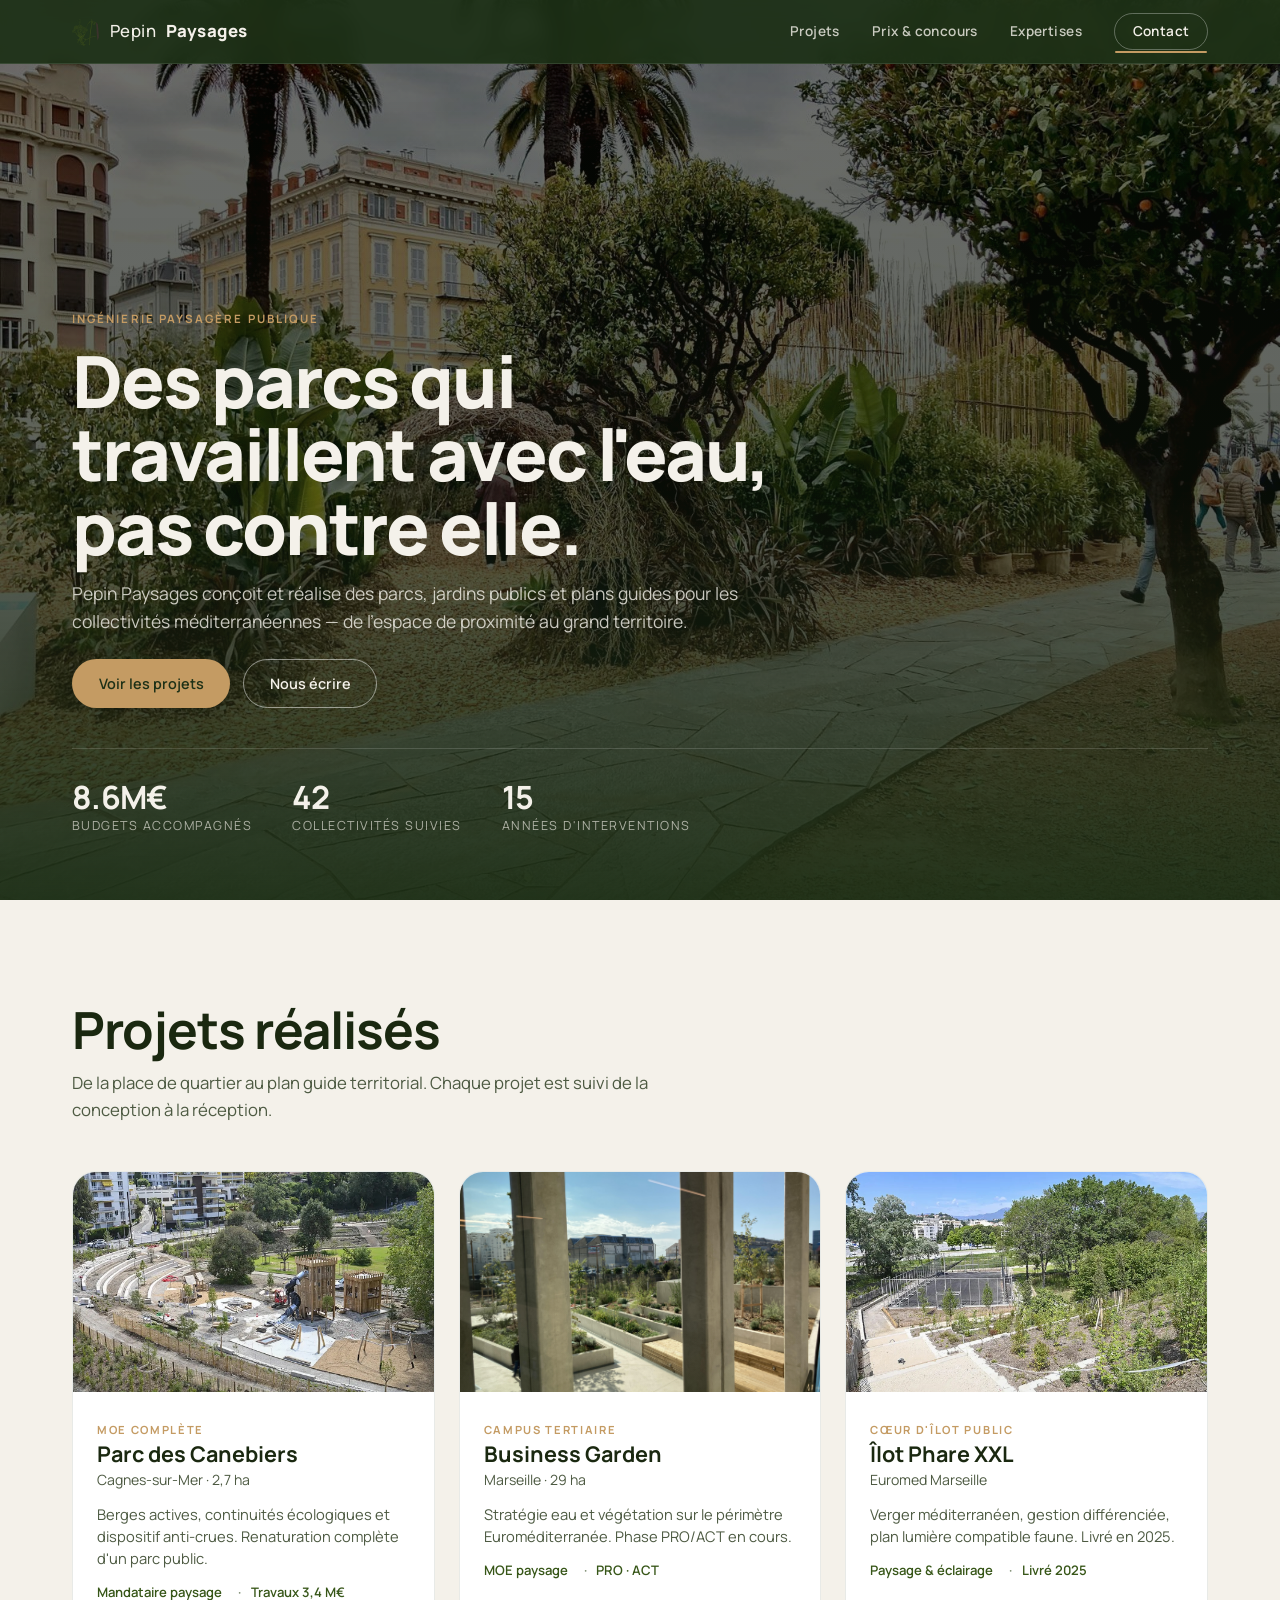
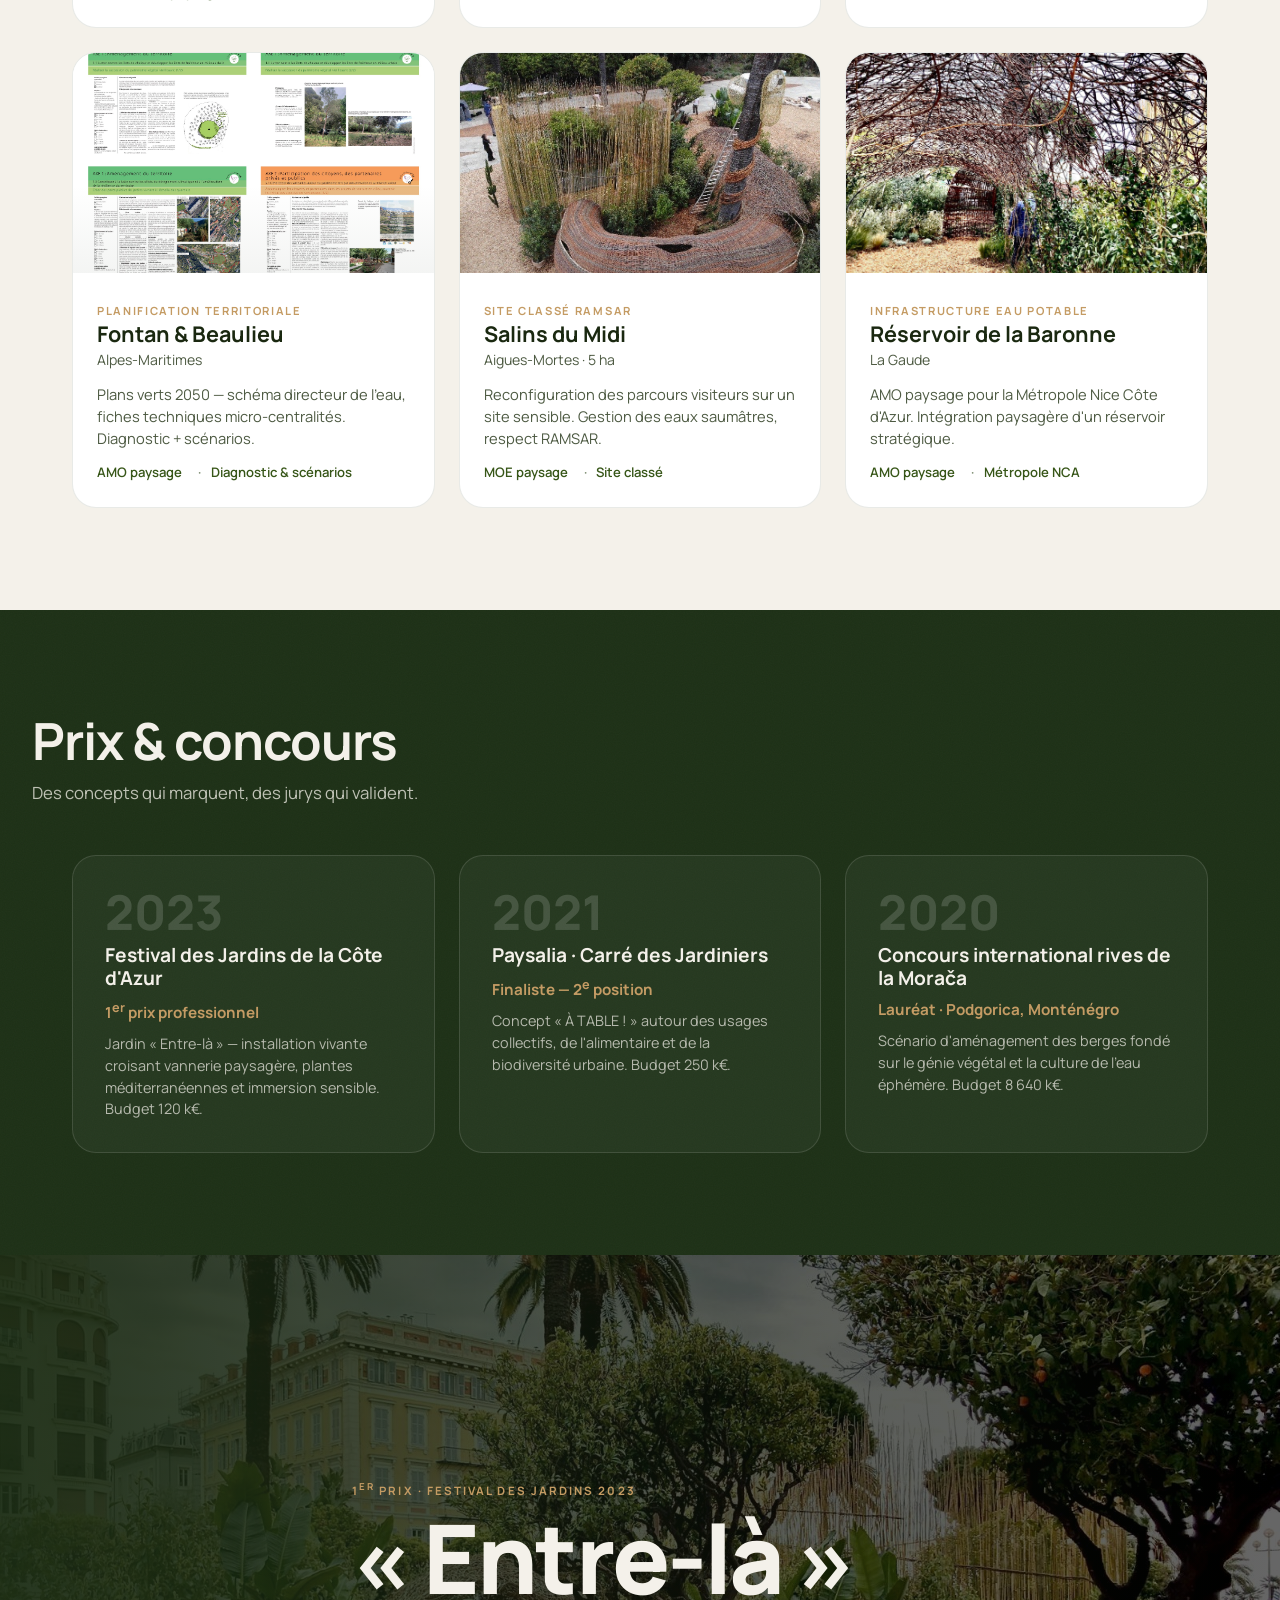
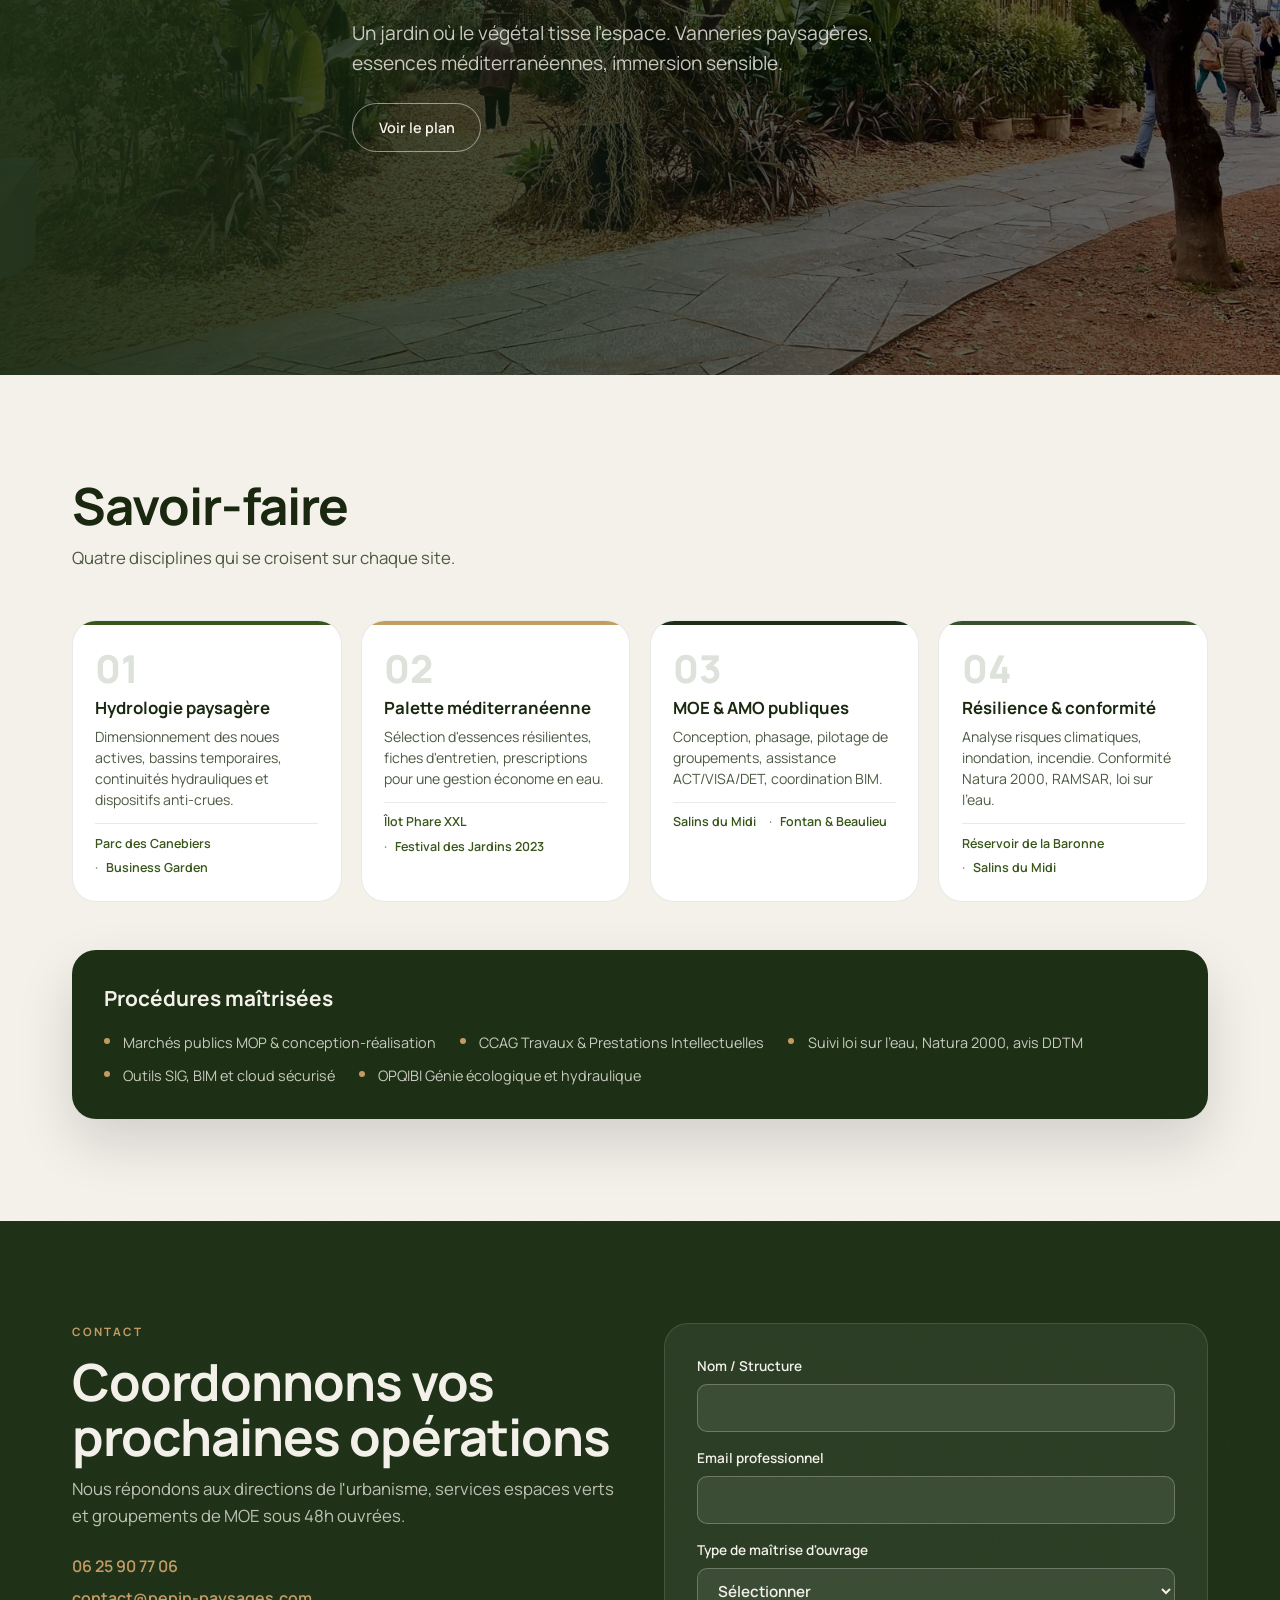
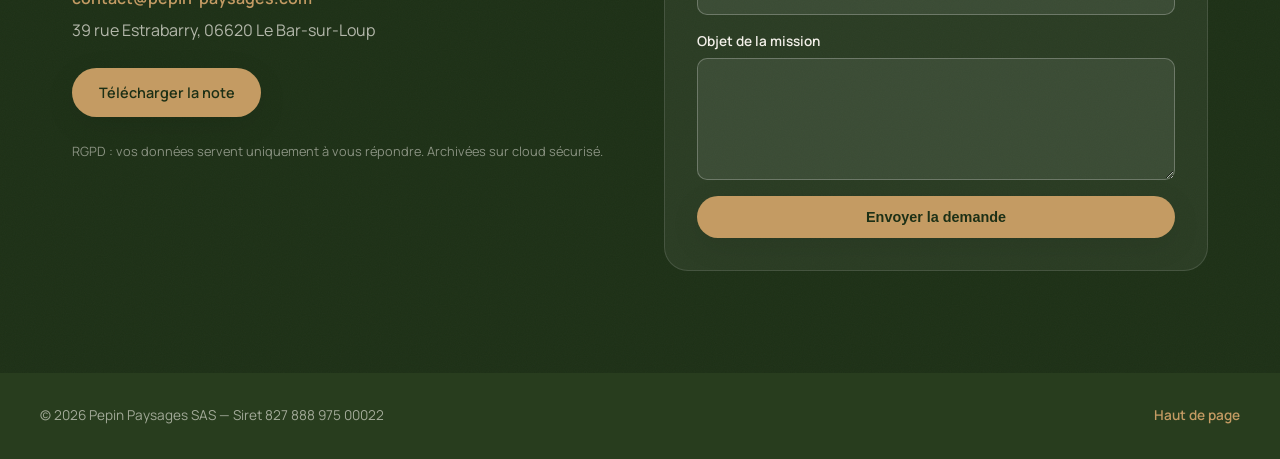
==== index.html @ 322af58a "wow-v2: savoir-faire en grille 4 cartes propres avec bande d'accent + responsive 2/1 col" ====
<!doctype html>
<html lang="fr">
<head>
  <meta charset="UTF-8" />
  <meta name="viewport" content="width=device-width, initial-scale=1.0" />
  <title>Pepin Paysages · Ingénierie paysagère publique</title>
  <meta name="description" content="Pepin Paysages conçoit parcs, jardins publics et plans guides pour les collectivités méditerranéennes. 15 ans d'expérience, 42 territoires accompagnés, 1er prix Festival des Jardins 2023." />
  <link rel="preconnect" href="https://fonts.googleapis.com" />
  <link rel="preconnect" href="https://fonts.gstatic.com" crossorigin />
  <link href="https://fonts.googleapis.com/css2?family=Manrope:wght@400;500;600;700;800&display=swap" rel="stylesheet" />
  <link rel="stylesheet" href="styles.css" />
</head>
<body>
<!-- Reading progress -->
<div class="progress-bar" id="progressBar" aria-hidden="true"></div>

<!-- Navigation -->
<header class="nav" id="nav">
  <div class="nav-inner">
    <a href="#top" class="nav-logo">
      <img src="assets/images/logo.png" alt="Pepin Paysages" class="nav-logo-img" />
      Pepin <em>Paysages</em>
    </a>
    <nav class="nav-links" id="navLinks">
      <a href="#projets" class="nav-link">Projets</a>
      <a href="#prix" class="nav-link">Prix & concours</a>
      <a href="#expertises" class="nav-link">Expertises</a>
      <a href="#contact" class="nav-link nav-cta">Contact</a>
    </nav>
    <button class="nav-toggle" id="menuBtn" aria-label="Menu" aria-expanded="false">
      <span></span><span></span>
    </button>
  </div>
</header>

<main>

<!-- Hero -->
<section class="hero" id="top">
  <figure class="hero-fig" aria-hidden="true">
    <img src="assets/images/festival/festival-1.jpg" alt="" class="hero-bg" />
    <div class="hero-shade"></div>
  </figure>
  <div class="hero-body">
    <div class="hero-text">
      <p class="hero-label">Ingénierie paysagère publique</p>
      <h1 class="hero-title">Des parcs qui travaillent&nbsp;avec l'eau, pas contre elle.</h1>
      <p class="hero-lead">Pepin Paysages conçoit et réalise des parcs, jardins publics et plans guides pour les collectivités méditerranéennes — de l'espace de proximité au&nbsp;grand territoire.</p>
      <div class="hero-cta">
        <a href="#projets" class="btn btn-primary">Voir les projets</a>
        <a href="#contact" class="btn btn-outline">Nous écrire</a>
      </div>
    </div>
    <ul class="hero-kpis">
      <li class="kpi">
        <span class="kpi-num" data-count="8.6" data-suffix="M€">0</span>
        <span class="kpi-label">Budgets accompagnés</span>
      </li>
      <li class="kpi">
        <span class="kpi-num" data-count="42" data-suffix="">0</span>
        <span class="kpi-label">Collectivités suivies</span>
      </li>
      <li class="kpi">
        <span class="kpi-num" data-count="15" data-suffix="">0</span>
        <span class="kpi-label">Années d'interventions</span>
      </li>
    </ul>
  </div>
</section>

<!-- Projets -->
<section class="sec" id="projets">
  <div class="sec-head">
    <h2 class="sec-title">Projets réalisés</h2>
    <p class="sec-desc">De la place de quartier au plan guide territorial. Chaque projet est&nbsp;suivi de la conception à la&nbsp;réception.</p>
  </div>

  <div class="projects" id="projectsGrid">
    <article class="project" data-type="moe">
      <figure class="project-fig">
        <img src="assets/images/projects/canebiers.jpg" alt="Parc des Canebiers, Cagnes-sur-Mer" loading="lazy" />
      </figure>
      <div class="project-body">
        <span class="project-tag">MOE complète</span>
        <h3 class="project-name">Parc des Canebiers</h3>
        <p class="project-loc">Cagnes-sur-Mer · 2,7&nbsp;ha</p>
        <p class="project-desc">Berges actives, continuités écologiques et dispositif anti-crues. Renaturation complète d'un&nbsp;parc&nbsp;public.</p>
        <ul class="project-meta">
          <li>Mandataire paysage</li>
          <li>Travaux 3,4 M€</li>
        </ul>
      </div>
    </article>

    <article class="project" data-type="moe">
      <figure class="project-fig">
        <img src="assets/images/projects/business-garden.jpg" alt="Business Garden, Marseille" loading="lazy" />
      </figure>
      <div class="project-body">
        <span class="project-tag">Campus tertiaire</span>
        <h3 class="project-name">Business Garden</h3>
        <p class="project-loc">Marseille · 29&nbsp;ha</p>
        <p class="project-desc">Stratégie eau et végétation sur le périmètre Euroméditerranée. Phase PRO/ACT en&nbsp;cours.</p>
        <ul class="project-meta">
          <li>MOE paysage</li>
          <li>PRO · ACT</li>
        </ul>
      </div>
    </article>

    <article class="project" data-type="moe">
      <figure class="project-fig">
        <img src="assets/images/projects/euromed.jpg" alt="Îlot Phare XXL, Euromed Marseille" loading="lazy" />
      </figure>
      <div class="project-body">
        <span class="project-tag">Cœur d'îlot public</span>
        <h3 class="project-name">Îlot Phare XXL</h3>
        <p class="project-loc">Euromed Marseille</p>
        <p class="project-desc">Verger méditerranéen, gestion différenciée, plan lumière compatible faune. Livré&nbsp;en&nbsp;2025.</p>
        <ul class="project-meta">
          <li>Paysage & éclairage</li>
          <li>Livré 2025</li>
        </ul>
      </div>
    </article>

    <article class="project" data-type="amo">
      <figure class="project-fig">
        <img src="assets/images/projects/fontan-beaulieu.jpg" alt="Plans verts Fontan et Beaulieu-sur-Mer" loading="lazy" />
      </figure>
      <div class="project-body">
        <span class="project-tag">Planification territoriale</span>
        <h3 class="project-name">Fontan & Beaulieu</h3>
        <p class="project-loc">Alpes-Maritimes</p>
        <p class="project-desc">Plans verts 2050 — schéma directeur de l'eau, fiches techniques micro-centralités. Diagnostic +&nbsp;scénarios.</p>
        <ul class="project-meta">
          <li>AMO paysage</li>
          <li>Diagnostic & scénarios</li>
        </ul>
      </div>
    </article>

    <article class="project" data-type="moe">
      <figure class="project-fig">
        <img src="assets/images/festival/festival-2.jpg" alt="Salins du Midi, Aigues-Mortes" loading="lazy" />
      </figure>
      <div class="project-body">
        <span class="project-tag">Site classé RAMSAR</span>
        <h3 class="project-name">Salins du Midi</h3>
        <p class="project-loc">Aigues-Mortes · 5&nbsp;ha</p>
        <p class="project-desc">Reconfiguration des parcours visiteurs sur un site sensible. Gestion des eaux saumâtres, respect RAMSAR.</p>
        <ul class="project-meta">
          <li>MOE paysage</li>
          <li>Site classé</li>
        </ul>
      </div>
    </article>

    <article class="project" data-type="amo">
      <figure class="project-fig">
        <img src="assets/images/festival/festival-3.jpg" alt="Réservoir de la Baronne, La Gaude" loading="lazy" />
      </figure>
      <div class="project-body">
        <span class="project-tag">Infrastructure eau potable</span>
        <h3 class="project-name">Réservoir de la Baronne</h3>
        <p class="project-loc">La Gaude</p>
        <p class="project-desc">AMO paysage pour la Métropole Nice Côte d'Azur. Intégration paysagère d'un&nbsp;réservoir stratégique.</p>
        <ul class="project-meta">
          <li>AMO paysage</li>
          <li>Métropole NCA</li>
        </ul>
      </div>
    </article>
  </div>
</section>

<!-- Prix & concours -->
<section class="sec sec-dark" id="prix">
  <div class="sec-head">
    <h2 class="sec-title">Prix & concours</h2>
    <p class="sec-desc">Des concepts qui marquent, des jurys qui&nbsp;valident.</p>
  </div>

  <ol class="awards">
    <li class="award">
      <time class="award-year">2023</time>
      <div class="award-body">
        <h3 class="award-name">Festival des Jardins de la Côte d'Azur</h3>
        <p class="award-rank">1<sup>er</sup> prix professionnel</p>
        <p class="award-desc">Jardin « Entre-là » — installation vivante croisant vannerie paysagère, plantes méditerranéennes et immersion sensible. Budget 120&nbsp;k€.</p>
      </div>
    </li>
    <li class="award">
      <time class="award-year">2021</time>
      <div class="award-body">
        <h3 class="award-name">Paysalia · Carré des Jardiniers</h3>
        <p class="award-rank">Finaliste — 2<sup>e</sup> position</p>
        <p class="award-desc">Concept « À TABLE ! » autour des usages collectifs, de l'alimentaire et de la biodiversité urbaine. Budget 250&nbsp;k€.</p>
      </div>
    </li>
    <li class="award raward-highlight">
      <time class="award-year">2020</time>
      <div class="award-body">
        <h3 class="award-name">Concours international rives de la Morača</h3>
        <p class="award-rank">Lauréat · Podgorica, Monténégro</p>
        <p class="award-desc">Scénario d'aménagement des berges fondé sur le génie végétal et la culture de l'eau éphémère. Budget 8&nbsp;640&nbsp;k€.</p>
      </div>
    </li>
  </ol>
</section>

<!-- Festival highlight -->
<section class="sec sec-festival" id="festival">
  <figure class="festival-fig" aria-hidden="true">
    <img src="assets/images/festival/festival-1.jpg" alt="" loading="lazy" />
    <div class="festival-shade"></div>
  </figure>
  <div class="festival-body">
    <p class="label label-gold">1<sup>er</sup> prix · Festival des Jardins 2023</p>
    <h2 class="festival-title">« Entre-là »</h2>
    <p class="festival-desc">Un jardin où le végétal tisse l'espace. Vanneries paysagères, essences méditerranéennes, immersion&nbsp;sensible.</p>
    <a href="assets/images/festival/festival-plan.jpg" class="btn btn-outline" target="_blank">Voir le plan</a>
  </div>
</section>

<!-- Expertises -->
<section class="sec" id="expertises">
  <div class="sec-head">
    <h2 class="sec-title">Savoir-faire</h2>
    <p class="sec-desc">Quatre disciplines qui se croisent sur chaque&nbsp;site.</p>
  </div>

  <div class="skills-grid" id="skillsGrid">
    <article class="skill-card skill-hydro">
      <div class="skill-accent"></div>
      <span class="skill-num">01</span>
      <h3 class="skill-name">Hydrologie paysagère</h3>
      <p class="skill-desc">Dimensionnement des noues actives, bassins temporaires, continuités hydrauliques et dispositifs anti-crues.</p>
      <ul class="skill-projects">
        <li>Parc des Canebiers</li>
        <li>Business Garden</li>
      </ul>
    </article>
    <article class="skill-card skill-vegetal">
      <div class="skill-accent"></div>
      <span class="skill-num">02</span>
      <h3 class="skill-name">Palette méditerranéenne</h3>
      <p class="skill-desc">Sélection d'essences résilientes, fiches d'entretien, prescriptions pour une gestion économe en eau.</p>
      <ul class="skill-projects">
        <li>Îlot Phare XXL</li>
        <li>Festival des Jardins 2023</li>
      </ul>
    </article>
    <article class="skill-card skill-moe">
      <div class="skill-accent"></div>
      <span class="skill-num">03</span>
      <h3 class="skill-name">MOE & AMO publiques</h3>
      <p class="skill-desc">Conception, phasage, pilotage de groupements, assistance ACT/VISA/DET, coordination BIM.</p>
      <ul class="skill-projects">
        <li>Salins du Midi</li>
        <li>Fontan & Beaulieu</li>
      </ul>
    </article>
    <article class="skill-card skill-resilience">
      <div class="skill-accent"></div>
      <span class="skill-num">04</span>
      <h3 class="skill-name">Résilience & conformité</h3>
      <p class="skill-desc">Analyse risques climatiques, inondation, incendie. Conformité Natura 2000, RAMSAR, loi sur l'eau.</p>
      <ul class="skill-projects">
        <li>Réservoir de la Baronne</li>
        <li>Salins du Midi</li>
      </ul>
    </article>
  </div>

  <aside class="procedures">
    <h3>Procédures maîtrisées</h3>
    <ul>
      <li>Marchés publics MOP & conception-réalisation</li>
      <li>CCAG Travaux & Prestations Intellectuelles</li>
      <li>Suivi loi sur l'eau, Natura 2000, avis DDTM</li>
      <li>Outils SIG, BIM et cloud sécurisé</li>
      <li>OPQIBI Génie écologique et hydraulique</li>
    </ul>
  </aside>
</section>

<!-- Contact -->
<section class="sec sec-dark" id="contact">
  <div class="contact-grid">
    <div class="contact-info">
      <p class="label">Contact</p>
      <h2 class="sec-title">Coordonnons vos prochaines opérations</h2>
      <p class="sec-desc">Nous répondons aux directions de l'urbanisme, services espaces verts et groupements de MOE sous 48h ouvrées.</p>
      <address class="contact-details">
        <a href="tel:+33625907706">06 25 90 77 06</a>
        <a href="mailto:contact@pepin-paysages.com">contact@pepin-paysages.com</a>
        <span>39 rue Estrabarry, 06620 Le Bar-sur-Loup</span>
      </address>
      <div class="contact-actions">
        <a href="assets/documents/note-de-presentation.pdf" class="btn btn-primary" download>Télécharger la note</a>
      </div>
      <p class="contact-rgpd">RGPD : vos données servent uniquement à vous répondre. Archivées sur cloud sécurisé.</p>
    </div>
    <form class="contact-form" id="contactForm" action="mailto:contact@pepin-paysages.com" method="post" enctype="text/plain">
      <label>
        Nom / Structure
        <input type="text" name="nom" required />
      </label>
      <label>
        Email professionnel
        <input type="email" name="email" required />
      </label>
      <label>
        Type de maîtrise d'ouvrage
        <select name="profil" required>
          <option value="">Sélectionner</option>
          <option>Collectivité / Mairie</option>
          <option>Métropole / Syndicat</option>
          <option>Aménageur public</option>
          <option>Agence d'architecture / MOE</option>
        </select>
      </label>
      <label>
        Objet de la mission
        <textarea name="message" rows="4" required></textarea>
      </label>
      <button type="submit" class="btn btn-primary">Envoyer la demande</button>
    </form>
  </div>
</section>

</main>

<footer class="footer">
  <div class="footer-inner">
    <p>&copy; <span id="year"></span> Pepin Paysages SAS — Siret 827&nbsp;888&nbsp;975&nbsp;00022</p>
    <nav class="footer-links">
      <a href="#top">Haut de page</a>
    </nav>
  </div>
</footer>

<script src="script.js"></script>
</body>
</html>
---- styles.css ----
/* ============================================
   Pepin Paysages · Styles V2
   ============================================ */

:root {
  --ink: #1d3016;
  --ink-soft: #283d1e;
  --ink-light: #3a522c;
  --mineral: #375618;
  --mineral-light: #4a6e22;
  --mineral-pale: rgba(55,86,24,0.08);
  --sand: #c49b63;
  --sand-light: #d4b37f;
  --sand-pale: rgba(196,155,99,0.12);
  --calcite: #f4f1ea;
  --calcite-dark: #e8e3d8;
  --white: #ffffff;
  --text: #1a2810;
  --text-soft: #4d5a42;
  --text-light: #7a8a6e;
  --line: rgba(29, 48, 22, 0.10);
  --line-light: rgba(255,255,255,0.10);
  --shadow: 0 8px 32px rgba(3,8,15,0.08);
  --shadow-lg: 0 24px 56px rgba(3,8,15,0.14);
  --radius: 16px;
  --radius-lg: 24px;
  --font-body: "Manrope", "Segoe UI", sans-serif;
  --nav-h: 64px;
  --max-w: 1200px;
}

/* ============================================
   Reset
   ============================================ */
*, *::before, *::after { box-sizing: border-box; margin: 0; padding: 0; }

html {
  scroll-behavior: smooth;
  -webkit-font-smoothing: antialiased;
}

body {
  font-family: var(--font-body);
  color: var(--text);
  background: var(--calcite);
  line-height: 1.6;
  overflow-x: hidden;
}

a { color: inherit; text-decoration: none; }
img { display: block; max-width: 100%; height: auto; }
ul, ol { list-style: none; }

/* ============================================
   Progress bar
   ============================================ */
.progress-bar {
  position: fixed;
  top: 0;
  left: 0;
  height: 3px;
  background: linear-gradient(90deg, var(--mineral), var(--sand));
  z-index: 200;
  width: 0%;
  transition: width 0.1s linear;
}

/* ============================================
   Utility
   ============================================ */
.sec {
  padding: clamp(4rem, 8vw, 7rem) clamp(1.25rem, 4vw, 2rem);
  max-width: var(--max-w);
  margin: 0 auto;
}

.sec-head {
  margin-bottom: 3rem;
  max-width: 680px;
}

.sec-title {
  font-size: clamp(1.8rem, 4vw, 3.2rem);
  line-height: 1.08;
  letter-spacing: -0.02em;
  margin-bottom: 0.75rem;
  font-weight: 700;
}

.sec-desc {
  color: var(--text-soft);
  font-size: 1.05rem;
  max-width: 58ch;
}

.sec-dark {
  background: var(--ink);
  color: var(--calcite);
  max-width: none;
  padding: clamp(4rem, 8vw, 7rem) clamp(1.25rem, 4vw, 2rem);
  position: relative;
}

/* Subtle grain texture on dark sections */
.sec-dark::before {
  content: '';
  position: absolute;
  inset: 0;
  opacity: 0.03;
  background-image: url("data:image/svg+xml,%3Csvg viewBox='0 0 256 256' xmlns='http://www.w3.org/2000/svg'%3E%3Cfilter id='n'%3E%3CfeTurbulence type='fractalNoise' baseFrequency='0.9' numOctaves='4' stitchTiles='stitch'/%3E%3C/filter%3E%3Crect width='100%25' height='100%25' filter='url(%23n)'/%3E%3C/svg%3E");
  background-repeat: repeat;
  background-size: 256px 256px;
  pointer-events: none;
}

.sec-dark .sec-desc { color: rgba(244,241,234,0.75); }

.label {
  font-size: 0.72rem;
  letter-spacing: 0.18em;
  text-transform: uppercase;
  font-weight: 700;
  color: var(--sand);
  margin-bottom: 0.75rem;
}

.label-gold { color: var(--sand); }

/* ============================================
   Buttons
   ============================================ */
.btn {
  display: inline-flex;
  align-items: center;
  justify-content: center;
  gap: 0.4rem;
  font-weight: 600;
  font-size: 0.9rem;
  border-radius: 999px;
  padding: 0.75rem 1.6rem;
  border: 1.5px solid transparent;
  cursor: pointer;
  transition: transform 0.25s ease, box-shadow 0.25s ease, background 0.25s ease, border-color 0.25s ease;
  position: relative;
  overflow: hidden;
}

.btn::after {
  content: '';
  position: absolute;
  inset: 0;
  border-radius: inherit;
  background: rgba(255,255,255,0.08);
  opacity: 0;
  transition: opacity 0.25s ease;
}

.btn:hover { transform: translateY(-2px); }
.btn:hover::after { opacity: 1; }

.btn-primary {
  background: var(--sand);
  color: var(--ink);
  box-shadow: var(--shadow);
}

.btn-primary:hover {
  background: var(--sand-light);
}

.btn-outline {
  border-color: rgba(255,255,255,0.5);
  color: var(--calcite);
  background: transparent;
}

.btn-outline:hover {
  border-color: var(--sand);
  color: var(--sand);
}

/* ============================================
   Navigation
   ============================================ */
.nav {
  position: fixed;
  top: 0; left: 0; right: 0;
  z-index: 100;
  background: rgba(29,48,22,0.92);
  backdrop-filter: blur(8px);
  -webkit-backdrop-filter: blur(8px);
  color: var(--calcite);
  border-bottom: 1px solid var(--line-light);
  height: var(--nav-h);
  transition: background 0.3s ease, box-shadow 0.3s ease;
  display: flex;
  align-items: center;
}

.nav-inner {
  max-width: var(--max-w);
  margin: 0 auto;
  padding: 0 clamp(1.25rem, 4vw, 2rem);
  display: flex;
  align-items: center;
  justify-content: space-between;
  width: 100%;
}

.nav-logo {
  display: flex;
  align-items: center;
  gap: 0.6rem;
  font-size: 1.05rem;
  font-weight: 500;
  letter-spacing: 0.03em;
}

.nav-logo-img {
  width: 28px;
  height: 28px;
  border-radius: 50%;
  flex-shrink: 0;
}

.nav-logo em {
  font-style: normal;
  font-weight: 800;
}

.nav-links {
  display: flex;
  align-items: center;
  gap: 2rem;
}

.nav-link {
  font-size: 0.85rem;
  font-weight: 600;
  letter-spacing: 0.03em;
  color: rgba(244,241,234,0.8);
  transition: color 0.2s ease;
  position: relative;
}

.nav-link:hover { color: var(--sand); }
.nav-link.is-active { color: var(--calcite); }

.nav-link.is-active::after {
  content: '';
  position: absolute;
  bottom: -4px;
  left: 0; right: 0;
  height: 2px;
  background: var(--sand);
  border-radius: 1px;
}

.nav-cta {
  border: 1px solid rgba(255,255,255,0.3);
  border-radius: 999px;
  padding: 0.4rem 1.1rem;
}

.nav-toggle {
  display: none;
  flex-direction: column;
  gap: 5px;
  background: none;
  border: none;
  cursor: pointer;
  padding: 4px;
}

.nav-toggle span {
  display: block;
  width: 24px;
  height: 2px;
  background: var(--calcite);
  border-radius: 1px;
  transition: transform 0.3s ease, opacity 0.3s ease;
}

.nav-toggle[aria-expanded="true"] span:first-child {
  transform: rotate(45deg) translate(5px, 5px);
}

.nav-toggle[aria-expanded="true"] span:last-child {
  transform: rotate(-45deg) translate(5px, -5px);
}

/* ============================================
   Hero
   ============================================ */
.hero {
  position: relative;
  min-height: 100vh;
  display: flex;
  align-items: flex-end;
  background: var(--ink);
  color: var(--calcite);
  overflow: hidden;
}

.hero-fig {
  position: absolute;
  inset: 0;
  z-index: 0;
}

.hero-bg {
  width: 100%;
  height: 100%;
  object-fit: cover;
  filter: saturate(0.85) contrast(1.05) brightness(0.45);
  animation: hero-zoom 10s ease-out forwards;
}

@keyframes hero-zoom {
  from { transform: scale(1.08); }
  to { transform: scale(1); }
}

/* Parallax-like effect via scroll-driven scale */
.hero-fig.parallax {
  transform: translateY(0);
  transition: none;
}

.hero-shade {
  position: absolute;
  inset: 0;
  background:
    linear-gradient(0deg, rgba(29,48,22,0.92) 0%, rgba(29,48,22,0.25) 45%, rgba(29,48,22,0.05) 100%);
}

.hero-body {
  position: relative;
  z-index: 1;
  max-width: var(--max-w);
  margin: 0 auto;
  padding: 8rem clamp(1.25rem, 4vw, 2rem) 4rem;
  width: 100%;
}

.hero-label {
  font-size: 0.72rem;
  letter-spacing: 0.18em;
  text-transform: uppercase;
  font-weight: 700;
  color: var(--sand);
  margin-bottom: 1rem;
}

.hero-title {
  font-size: clamp(2.2rem, 6vw, 4.5rem);
  line-height: 1.02;
  letter-spacing: -0.03em;
  max-width: 16ch;
  margin-bottom: 1rem;
  font-weight: 800;
}

.hero-lead {
  color: rgba(244,241,234,0.8);
  font-size: clamp(0.95rem, 1.5vw, 1.1rem);
  max-width: 62ch;
  line-height: 1.55;
  margin-bottom: 1.5rem;
}

.hero-cta {
  display: flex;
  flex-wrap: wrap;
  gap: 0.8rem;
}

.hero-kpis {
  display: flex;
  gap: 2.5rem;
  margin-top: 2.5rem;
  padding-top: 2rem;
  border-top: 1px solid rgba(255,255,255,0.15);
}

.kpi {
  display: flex;
  flex-direction: column;
  gap: 0.2rem;
}

.kpi-num {
  font-size: 2rem;
  font-weight: 700;
  letter-spacing: -0.02em;
  line-height: 1;
}

.kpi-label {
  font-size: 0.78rem;
  text-transform: uppercase;
  letter-spacing: 0.12em;
  color: rgba(244,241,234,0.65);
}

/* ============================================
   Projects
   ============================================ */
.projects {
  display: grid;
  grid-template-columns: repeat(auto-fill, minmax(340px, 1fr));
  gap: 1.5rem;
}

.project {
  border-radius: var(--radius-lg);
  overflow: hidden;
  background: var(--white);
  border: 1px solid var(--line);
  transition: transform 0.35s ease, box-shadow 0.35s ease;
  cursor: pointer;
}

.project:hover {
  transform: translateY(-5px);
  box-shadow: var(--shadow-lg);
}

.project-fig {
  overflow: hidden;
  height: 220px;
  position: relative;
}

.project-fig::after {
  content: '';
  position: absolute;
  inset: 0;
  background: linear-gradient(0deg, rgba(29,48,22,0.05) 0%, transparent 40%);
  pointer-events: none;
}

.project-fig img {
  width: 100%;
  height: 100%;
  object-fit: cover;
  transition: transform 0.6s ease;
}

.project:hover .project-fig img {
  transform: scale(1.06);
}

.project-body {
  padding: 1.5rem;
}

.project-tag {
  font-size: 0.7rem;
  letter-spacing: 0.15em;
  text-transform: uppercase;
  font-weight: 700;
  color: var(--sand);
  margin-bottom: 0.4rem;
}

.project-name {
  font-size: 1.35rem;
  font-weight: 700;
  line-height: 1.1;
  margin-bottom: 0.2rem;
}

.project-loc {
  font-size: 0.88rem;
  color: var(--text-soft);
  margin-bottom: 0.7rem;
}

.project-desc {
  font-size: 0.92rem;
  color: var(--text-soft);
  line-height: 1.5;
}

.project-meta {
  display: flex;
  flex-wrap: wrap;
  gap: 0.5rem 1rem;
  margin-top: 0.8rem;
  font-size: 0.82rem;
  color: var(--mineral);
  font-weight: 600;
}

.project-meta li { position: relative; }

.project-meta li + li::before {
  content: '·';
  margin-right: 0.6rem;
  color: var(--text-light);
}

/* ============================================
   Awards
   ============================================ */
.awards {
  display: grid;
  grid-template-columns: repeat(auto-fit, minmax(300px, 1fr));
  gap: 1.5rem;
  max-width: var(--max-w);
  margin: 0 auto;
  padding: 0 clamp(1.25rem, 4vw, 2rem);
}

.award {
  padding: 2rem;
  border-radius: var(--radius-lg);
  border: 1px solid rgba(255,255,255,0.12);
  background: rgba(255,255,255,0.04);
  transition: background 0.3s ease, transform 0.3s ease;
}

.award:hover {
  background: rgba(255,255,255,0.08);
  transform: translateY(-3px);
}

.award-rank {
  color: var(--sand);
  font-weight: 700;
  font-size: 0.95rem;
  margin-bottom: 0.5rem;
}

.award-year {
  font-size: 3rem;
  font-weight: 800;
  line-height: 1;
  color: rgba(255,255,255,0.15);
  display: block;
  margin-bottom: 0.5rem;
}

.award-body h3 {
  font-size: 1.2rem;
  font-weight: 700;
  line-height: 1.2;
  margin-bottom: 0.5rem;
}

.award-desc {
  font-size: 0.9rem;
  color: rgba(244,241,234,0.7);
  line-height: 1.5;
}

/* ============================================
   Festival highlight
   ============================================ */
.sec-festival {
  position: relative;
  min-height: 80vh;
  display: flex;
  align-items: center;
  overflow: hidden;
  padding: 0;
  max-width: none;
}

.festival-fig {
  position: absolute;
  inset: 0;
  z-index: 0;
}

.festival-fig img {
  width: 100%;
  height: 100%;
  object-fit: cover;
  filter: saturate(0.9) contrast(1.03) brightness(0.4);
}

.festival-shade {
  position: absolute;
  inset: 0;
  background: linear-gradient(90deg, rgba(29,48,22,0.88) 0%, rgba(29,48,22,0.15) 65%, transparent 100%);
}

.festival-body {
  position: relative;
  z-index: 1;
  max-width: var(--max-w);
  margin: 0 auto;
  padding: clamp(4rem, 10vw, 8rem) clamp(1.25rem, 4vw, 2rem);
  color: var(--calcite);
}

.festival-title {
  font-size: clamp(3rem, 8vw, 6rem);
  font-weight: 800;
  line-height: 0.95;
  letter-spacing: -0.03em;
  margin-bottom: 1rem;
}

.festival-desc {
  font-size: clamp(1rem, 2vw, 1.2rem);
  color: rgba(244,241,234,0.8);
  max-width: 48ch;
  margin-bottom: 1.5rem;
  line-height: 1.55;
}

/* ============================================
   Savoir-faire — Card grid
   ============================================ */
.skills-grid {
  display: grid;
  grid-template-columns: repeat(4, 1fr);
  gap: 1.2rem;
  margin-bottom: 3rem;
}

.skill-card {
  background: var(--white);
  border: 1px solid var(--line);
  border-radius: var(--radius-lg);
  padding: 1.8rem 1.4rem 1.4rem;
  position: relative;
  overflow: hidden;
  transition: transform 0.3s ease, box-shadow 0.3s ease;
}

.skill-card:hover {
  transform: translateY(-4px);
  box-shadow: var(--shadow-lg);
}

.skill-accent {
  position: absolute;
  top: 0;
  left: 0;
  right: 0;
  height: 4px;
  border-radius: var(--radius-lg) var(--radius-lg) 0 0;
}

.skill-hydro .skill-accent { background: var(--mineral); }
.skill-vegetal .skill-accent { background: var(--sand); }
.skill-moe .skill-accent { background: var(--ink); }
.skill-resilience .skill-accent { background: var(--ink-light); }

.skill-num {
  display: block;
  font-size: 2.4rem;
  font-weight: 800;
  line-height: 1;
  color: var(--text-light);
  opacity: 0.25;
  margin-bottom: 0.6rem;
}

.skill-name {
  font-size: 1.05rem;
  font-weight: 700;
  margin-bottom: 0.5rem;
  line-height: 1.2;
}

.skill-desc {
  font-size: 0.88rem;
  color: var(--text-soft);
  line-height: 1.5;
  margin-bottom: 0.8rem;
}

.skill-projects {
  list-style: none;
  display: flex;
  flex-wrap: wrap;
  gap: 0.3rem 0.8rem;
  padding-top: 0.6rem;
  border-top: 1px solid var(--line);
}

.skill-projects li {
  font-size: 0.78rem;
  color: var(--mineral);
  font-weight: 600;
  position: relative;
}

.skill-projects li + li::before {
  content: '·';
  margin-right: 0.5rem;
  color: var(--text-light);
}

/* Procedures */
.procedures {
  padding: 2rem;
  border-radius: var(--radius-lg);
  background: var(--ink);
  color: var(--calcite);
  box-shadow: var(--shadow-lg);
}

.procedures h3 {
  font-size: 1.3rem;
  font-weight: 700;
  margin-bottom: 1rem;
}

.procedures ul {
  display: flex;
  flex-wrap: wrap;
  gap: 0.6rem 1.5rem;
}

.procedures li {
  font-size: 0.9rem;
  color: rgba(244,241,234,0.8);
  position: relative;
  padding-left: 1.2rem;
}

.procedures li::before {
  content: '';
  position: absolute;
  left: 0;
  top: 0.5em;
  width: 6px;
  height: 6px;
  border-radius: 50%;
  background: var(--sand);
}

/* ============================================
   Contact
   ============================================ */
.contact-grid {
  display: grid;
  grid-template-columns: 1fr 1fr;
  gap: 3rem;
  max-width: var(--max-w);
  margin: 0 auto;
  padding: 0 clamp(1.25rem, 4vw, 2rem);
  align-items: start;
}

.contact-details {
  display: flex;
  flex-direction: column;
  gap: 0.4rem;
  margin: 1.5rem 0;
  font-style: normal;
  font-size: 1rem;
}

.contact-details a {
  color: var(--sand);
  font-weight: 600;
  transition: color 0.2s ease;
}

.contact-details a:hover { color: var(--sand-light); }

.contact-details span {
  color: rgba(244,241,234,0.7);
}

.contact-actions {
  margin: 1.5rem 0;
}

.contact-rgpd {
  font-size: 0.8rem;
  color: rgba(244,241,234,0.5);
}

.contact-form {
  background: rgba(255,255,255,0.06);
  border: 1px solid rgba(255,255,255,0.12);
  border-radius: var(--radius-lg);
  padding: 2rem;
  display: flex;
  flex-direction: column;
  gap: 1rem;
}

.contact-form label {
  display: flex;
  flex-direction: column;
  gap: 0.35rem;
  font-size: 0.85rem;
  font-weight: 600;
}

.contact-form input,
.contact-form select,
.contact-form textarea {
  border: 1px solid rgba(255,255,255,0.25);
  background: rgba(255,255,255,0.08);
  color: var(--calcite);
  border-radius: 10px;
  padding: 0.7rem 1rem;
  font: inherit;
  font-size: 0.95rem;
  transition: border-color 0.2s ease, background 0.2s ease;
}

.contact-form input:focus,
.contact-form select:focus,
.contact-form textarea:focus {
  outline: none;
  border-color: var(--sand);
  background: rgba(255,255,255,0.12);
}

.contact-form textarea {
  resize: vertical;
  min-height: 100px;
}

.contact-form option {
  color: var(--text);
}

/* ============================================
   Footer
   ============================================ */
.footer {
  background: var(--ink-soft);
  color: var(--calcite);
  padding: 2rem clamp(1.25rem, 4vw, 2rem);
}

.footer-inner {
  max-width: var(--max-w);
  margin: 0 auto;
  display: flex;
  justify-content: space-between;
  align-items: center;
  flex-wrap: wrap;
  gap: 1rem;
  font-size: 0.85rem;
  color: rgba(244,241,234,0.6);
}

.footer-links a {
  color: var(--sand);
  font-weight: 600;
  font-size: 0.85rem;
}

/* ============================================
   Scroll reveal
   ============================================ */
.reveal {
  opacity: 0;
  transform: translateY(20px);
  transition: opacity 0.6s ease, transform 0.6s ease;
}

.reveal.visible {
  opacity: 1;
  transform: none;
}

.reveal-scale {
  opacity: 0;
  transform: scale(0.95);
  transition: opacity 0.6s ease, transform 0.6s ease;
}

.reveal-scale.visible {
  opacity: 1;
  transform: scale(1);
}

/* ============================================
   Media queries
   ============================================ */
@media (max-width: 1100px) {
  .skills-grid {
    grid-template-columns: repeat(2, 1fr);
  }
}

@media (max-width: 900px) {
  .contact-grid {
    grid-template-columns: 1fr;
    gap: 2rem;
  }

  .projects {
    grid-template-columns: repeat(auto-fill, minmax(280px, 1fr));
  }

  .awards {
    grid-template-columns: 1fr;
  }
}

@media (max-width: 768px) {
  .nav-links {
    position: fixed;
    inset: 0;
    background: rgba(20,32,14,0.96);
    backdrop-filter: blur(8px);
    flex-direction: column;
    justify-content: center;
    gap: 1.5rem;
    opacity: 0;
    pointer-events: none;
    transition: opacity 0.3s ease;
    z-index: -1;
  }

  .nav-links.is-open {
    opacity: 1;
    pointer-events: auto;
  }

  .nav-link {
    font-size: 1.4rem;
  }

  .nav-cta {
    border-color: var(--sand);
    color: var(--sand);
  }

  .nav-toggle {
    display: flex;
  }

  .hero-kpis {
    gap: 1.5rem;
    flex-wrap: wrap;
  }

  .kpi-num {
    font-size: 1.6rem;
  }

  .festival-body {
    text-align: center;
  }

  .festival-shade {
    background: linear-gradient(0deg, rgba(29,48,22,0.9) 0%, rgba(29,48,22,0.25) 100%);
  }

  .procedures ul {
    flex-direction: column;
  }

  .skills-grid {
    gap: 1rem;
  }
}

@media (max-width: 600px) {
  .skills-grid {
    grid-template-columns: 1fr;
  }
}

@media (max-width: 480px) {
  .hero-body {
    padding-top: 6rem;
  }

  .hero-kpis {
    flex-direction: column;
    gap: 1rem;
  }
}

/* Reduced motion */
@media (prefers-reduced-motion: reduce) {
  *, *::before, *::after {
    animation: none !important;
    transition: none !important;
  }
}
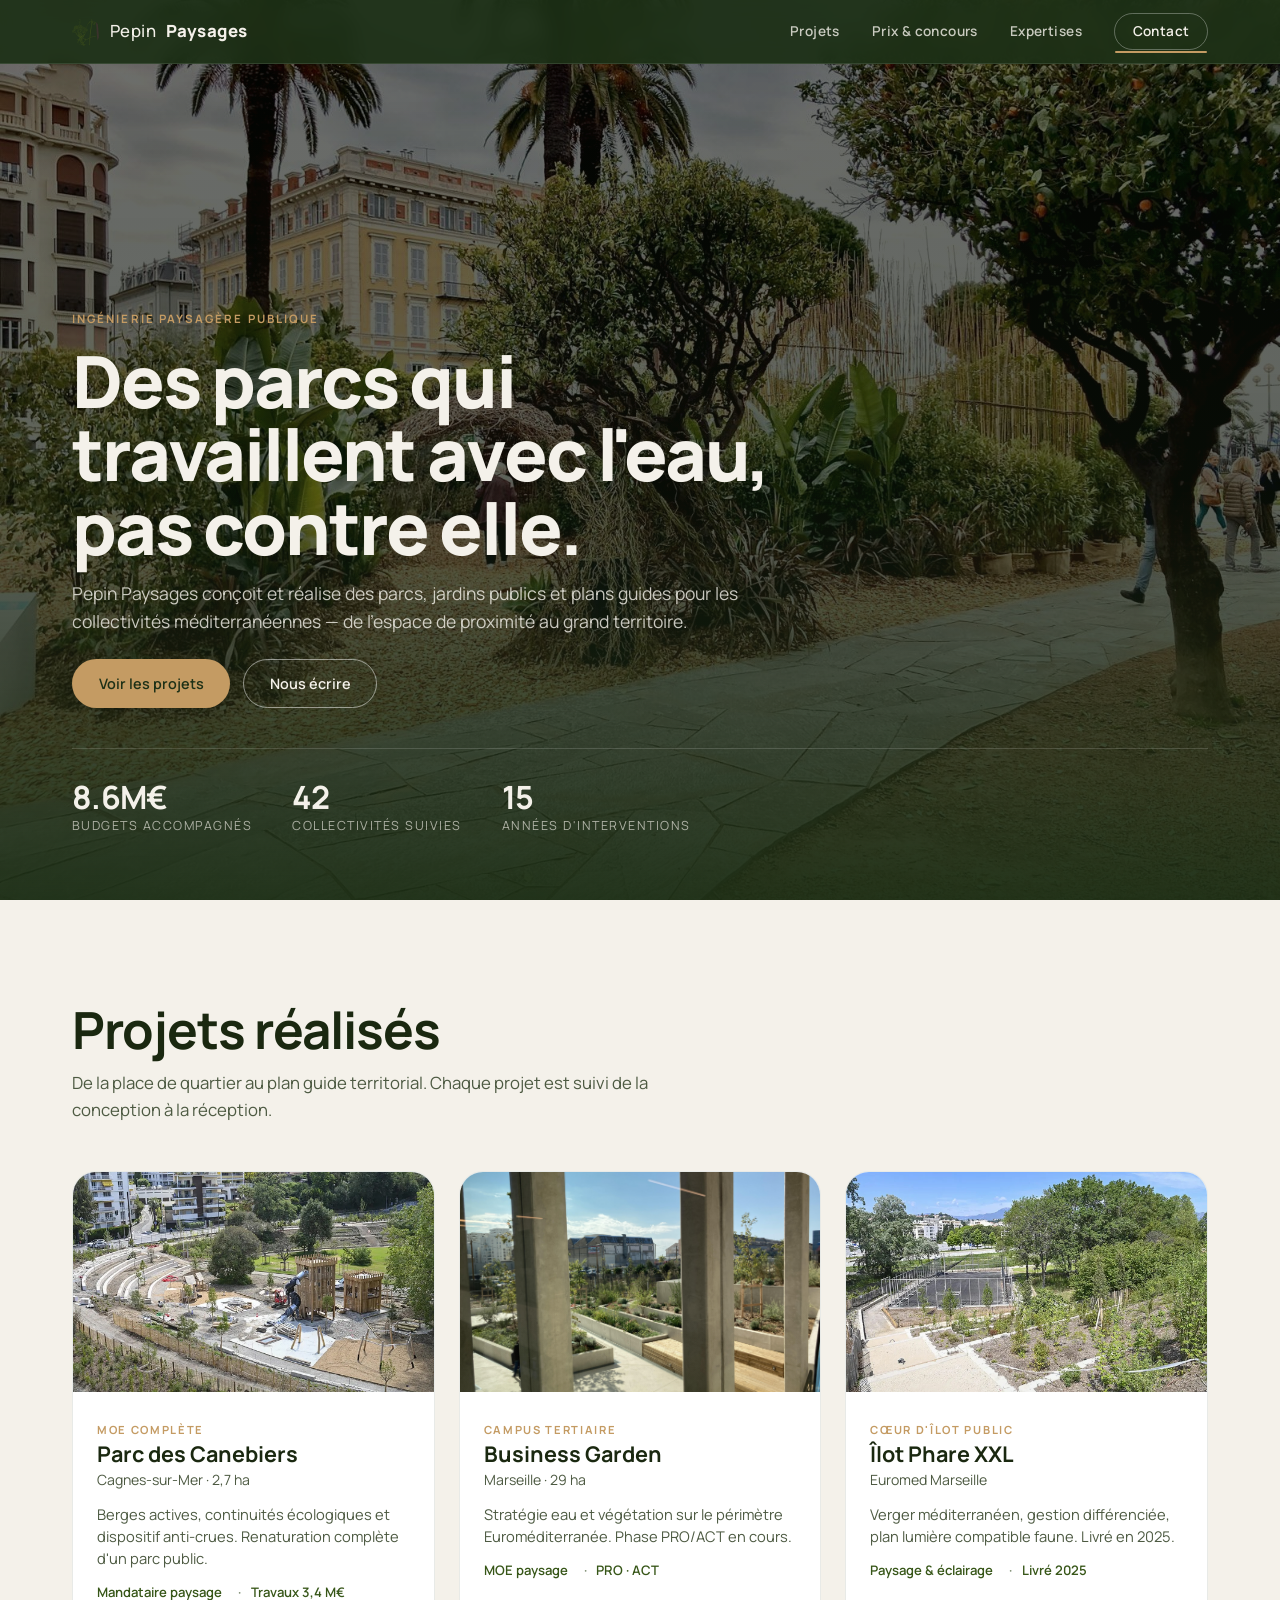
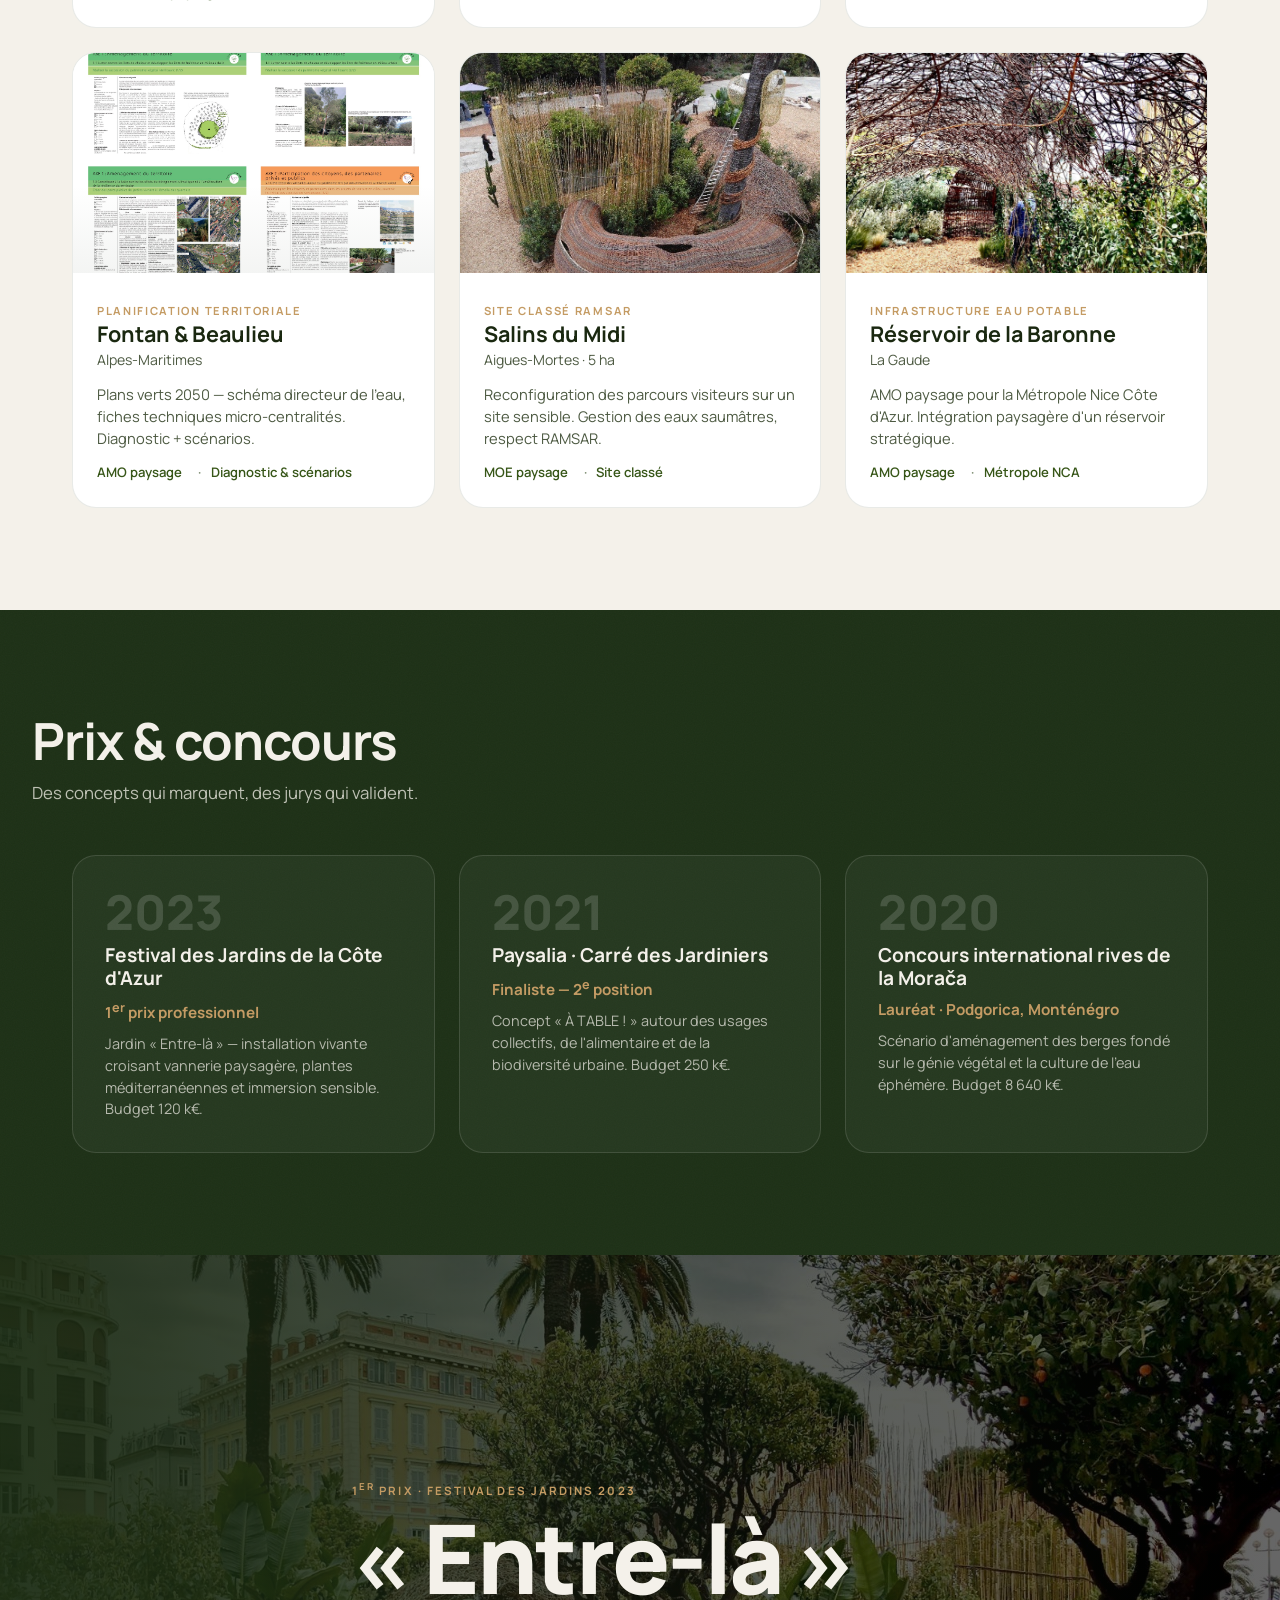
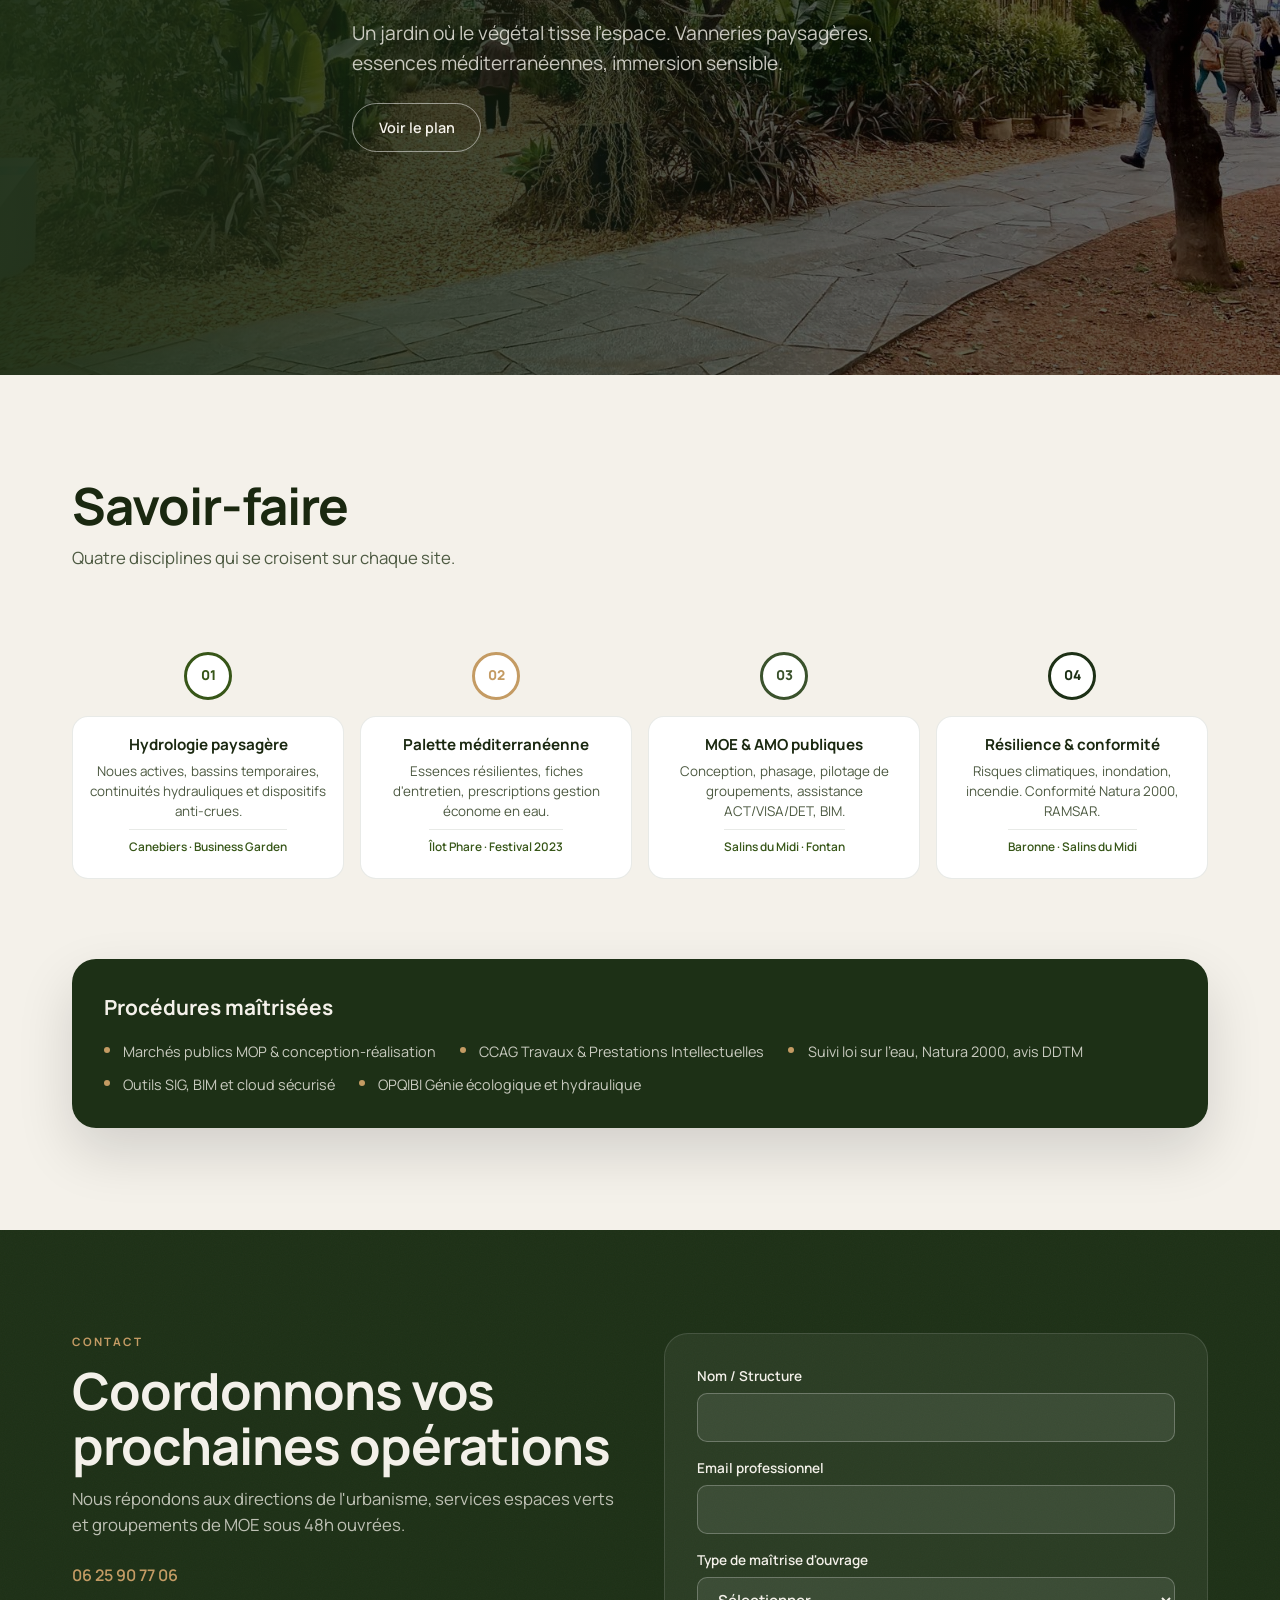
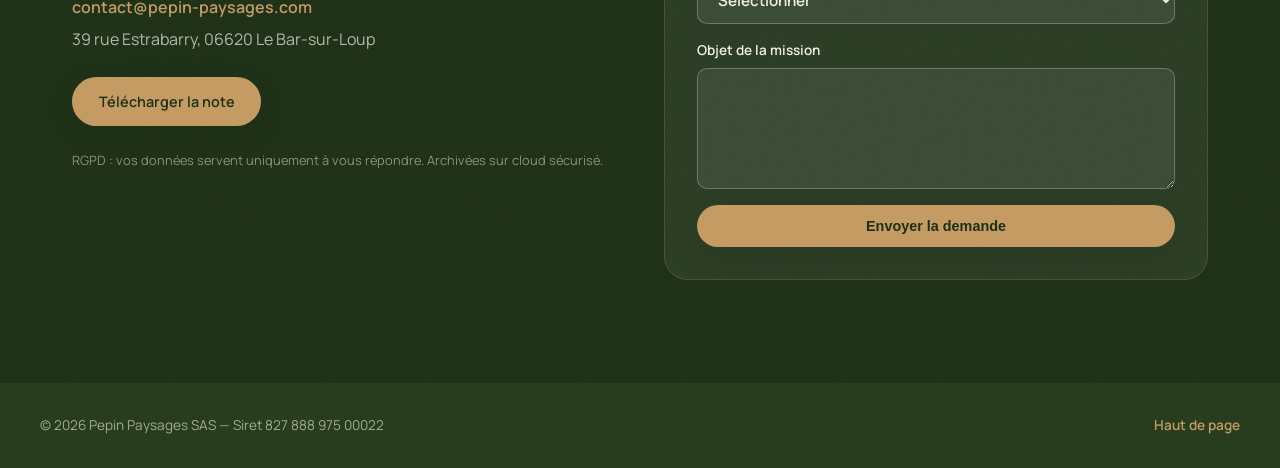
==== commit e8100785: "wow-v2: savoir-faire en roadmap horizontal (style Visme) — 4 nodes connectés par ligne" ====
--- a/index.html
+++ b/index.html
@@ -230,47 +230,58 @@
     <p class="sec-desc">Quatre disciplines qui se croisent sur chaque&nbsp;site.</p>
   </div>
 
-  <div class="skills-grid" id="skillsGrid">
-    <article class="skill-card skill-hydro">
-      <div class="skill-accent"></div>
-      <span class="skill-num">01</span>
-      <h3 class="skill-name">Hydrologie paysagère</h3>
-      <p class="skill-desc">Dimensionnement des noues actives, bassins temporaires, continuités hydrauliques et dispositifs anti-crues.</p>
-      <ul class="skill-projects">
-        <li>Parc des Canebiers</li>
-        <li>Business Garden</li>
-      </ul>
-    </article>
-    <article class="skill-card skill-vegetal">
-      <div class="skill-accent"></div>
-      <span class="skill-num">02</span>
-      <h3 class="skill-name">Palette méditerranéenne</h3>
-      <p class="skill-desc">Sélection d'essences résilientes, fiches d'entretien, prescriptions pour une gestion économe en eau.</p>
-      <ul class="skill-projects">
-        <li>Îlot Phare XXL</li>
-        <li>Festival des Jardins 2023</li>
-      </ul>
-    </article>
-    <article class="skill-card skill-moe">
-      <div class="skill-accent"></div>
-      <span class="skill-num">03</span>
-      <h3 class="skill-name">MOE & AMO publiques</h3>
-      <p class="skill-desc">Conception, phasage, pilotage de groupements, assistance ACT/VISA/DET, coordination BIM.</p>
-      <ul class="skill-projects">
-        <li>Salins du Midi</li>
-        <li>Fontan & Beaulieu</li>
-      </ul>
-    </article>
-    <article class="skill-card skill-resilience">
-      <div class="skill-accent"></div>
-      <span class="skill-num">04</span>
-      <h3 class="skill-name">Résilience & conformité</h3>
-      <p class="skill-desc">Analyse risques climatiques, inondation, incendie. Conformité Natura 2000, RAMSAR, loi sur l'eau.</p>
-      <ul class="skill-projects">
-        <li>Réservoir de la Baronne</li>
-        <li>Salins du Midi</li>
-      </ul>
-    </article>
+  <div class="skill-roadmap">
+    <div class="roadmap-track" aria-hidden="true">
+      <svg viewBox="0 0 1000 120" preserveAspectRatio="none">
+        <line x1="0" y1="60" x2="1000" y2="60" stroke="var(--line)" stroke-width="2" stroke-dasharray="6 4" />
+      </svg>
+    </div>
+
+    <div class="roadmap-nodes">
+      <article class="rm-node rm-node-1">
+        <div class="rm-dot" style="--dot-color: var(--mineral);">
+          <span>01</span>
+        </div>
+        <div class="rm-card">
+          <h3 class="rm-name">Hydrologie&nbsp;paysagère</h3>
+          <p class="rm-desc">Noues actives, bassins temporaires, continuités hydrauliques et dispositifs anti-crues.</p>
+          <span class="rm-refs">Canebiers · Business Garden</span>
+        </div>
+      </article>
+
+      <article class="rm-node rm-node-2">
+        <div class="rm-dot" style="--dot-color: var(--sand);">
+          <span>02</span>
+        </div>
+        <div class="rm-card">
+          <h3 class="rm-name">Palette&nbsp;méditerranéenne</h3>
+          <p class="rm-desc">Essences résilientes, fiches d'entretien, prescriptions gestion économe en eau.</p>
+          <span class="rm-refs">Îlot Phare · Festival 2023</span>
+        </div>
+      </article>
+
+      <article class="rm-node rm-node-3">
+        <div class="rm-dot" style="--dot-color: var(--ink-light);">
+          <span>03</span>
+        </div>
+        <div class="rm-card">
+          <h3 class="rm-name">MOE & AMO&nbsp;publiques</h3>
+          <p class="rm-desc">Conception, phasage, pilotage de groupements, assistance ACT/VISA/DET, BIM.</p>
+          <span class="rm-refs">Salins du Midi · Fontan</span>
+        </div>
+      </article>
+
+      <article class="rm-node rm-node-4">
+        <div class="rm-dot" style="--dot-color: var(--ink);">
+          <span>04</span>
+        </div>
+        <div class="rm-card">
+          <h3 class="rm-name">Résilience & conformité</h3>
+          <p class="rm-desc">Risques climatiques, inondation, incendie. Conformité Natura 2000, RAMSAR.</p>
+          <span class="rm-refs">Baronne · Salins du Midi</span>
+        </div>
+      </article>
+    </div>
   </div>
 
   <aside class="procedures">
--- a/styles.css
+++ b/styles.css
@@ -613,88 +613,105 @@
 }
 
 /* ============================================
-   Savoir-faire — Card grid
-   ============================================ */
-.skills-grid {
+   Savoir-faire — Roadmap horizontal
+   ============================================ */
+.skill-roadmap {
+  position: relative;
+  margin-bottom: 3rem;
+  padding: 2rem 0;
+}
+
+.roadmap-track {
+  position: absolute;
+  top: 3.2rem;
+  left: 0;
+  right: 0;
+  height: 2px;
+  z-index: 0;
+  pointer-events: none;
+}
+
+.roadmap-track svg {
+  width: 100%;
+  height: 100%;
+}
+
+.roadmap-nodes {
   display: grid;
   grid-template-columns: repeat(4, 1fr);
-  gap: 1.2rem;
-  margin-bottom: 3rem;
-}
-
-.skill-card {
+  gap: 1rem;
+  position: relative;
+  z-index: 1;
+}
+
+.rm-node {
+  display: flex;
+  flex-direction: column;
+  align-items: center;
+  text-align: center;
+}
+
+.rm-dot {
+  width: 48px;
+  height: 48px;
+  border-radius: 50%;
+  display: flex;
+  align-items: center;
+  justify-content: center;
+  background: var(--white);
+  border: 3px solid var(--dot-color);
+  margin-bottom: 1rem;
+  flex-shrink: 0;
+  transition: transform 0.3s ease, box-shadow 0.3s ease;
+}
+
+.rm-node:hover .rm-dot {
+  transform: scale(1.12);
+  box-shadow: 0 0 0 6px color-mix(in srgb, var(--dot-color) 20%, transparent);
+}
+
+.rm-dot span {
+  font-size: 0.85rem;
+  font-weight: 800;
+  color: var(--dot-color);
+}
+
+.rm-card {
   background: var(--white);
   border: 1px solid var(--line);
-  border-radius: var(--radius-lg);
-  padding: 1.8rem 1.4rem 1.4rem;
-  position: relative;
-  overflow: hidden;
+  border-radius: var(--radius);
+  padding: 1.2rem 1rem;
+  text-align: center;
+  width: 100%;
   transition: transform 0.3s ease, box-shadow 0.3s ease;
 }
 
-.skill-card:hover {
+.rm-node:hover .rm-card {
   transform: translateY(-4px);
-  box-shadow: var(--shadow-lg);
-}
-
-.skill-accent {
-  position: absolute;
-  top: 0;
-  left: 0;
-  right: 0;
-  height: 4px;
-  border-radius: var(--radius-lg) var(--radius-lg) 0 0;
-}
-
-.skill-hydro .skill-accent { background: var(--mineral); }
-.skill-vegetal .skill-accent { background: var(--sand); }
-.skill-moe .skill-accent { background: var(--ink); }
-.skill-resilience .skill-accent { background: var(--ink-light); }
-
-.skill-num {
-  display: block;
-  font-size: 2.4rem;
-  font-weight: 800;
-  line-height: 1;
-  color: var(--text-light);
-  opacity: 0.25;
-  margin-bottom: 0.6rem;
-}
-
-.skill-name {
-  font-size: 1.05rem;
+  box-shadow: var(--shadow);
+}
+
+.rm-name {
+  font-size: 0.95rem;
   font-weight: 700;
-  margin-bottom: 0.5rem;
+  margin-bottom: 0.4rem;
   line-height: 1.2;
 }
 
-.skill-desc {
-  font-size: 0.88rem;
+.rm-desc {
+  font-size: 0.84rem;
   color: var(--text-soft);
   line-height: 1.5;
-  margin-bottom: 0.8rem;
-}
-
-.skill-projects {
-  list-style: none;
-  display: flex;
-  flex-wrap: wrap;
-  gap: 0.3rem 0.8rem;
-  padding-top: 0.6rem;
-  border-top: 1px solid var(--line);
-}
-
-.skill-projects li {
-  font-size: 0.78rem;
+}
+
+.rm-refs {
+  display: inline-block;
+  font-size: 0.74rem;
   color: var(--mineral);
   font-weight: 600;
-  position: relative;
-}
-
-.skill-projects li + li::before {
-  content: '·';
-  margin-right: 0.5rem;
-  color: var(--text-light);
+  margin-top: 0.5rem;
+  padding-top: 0.5rem;
+  border-top: 1px solid var(--line);
 }
 
 /* Procedures */
@@ -883,7 +900,7 @@
    Media queries
    ============================================ */
 @media (max-width: 1100px) {
-  .skills-grid {
+  .roadmap-nodes {
     grid-template-columns: repeat(2, 1fr);
   }
 }
@@ -957,13 +974,13 @@
     flex-direction: column;
   }
 
-  .skills-grid {
+  .skill-roadmap {
     gap: 1rem;
   }
 }
 
 @media (max-width: 600px) {
-  .skills-grid {
+  .roadmap-nodes {
     grid-template-columns: 1fr;
   }
 }
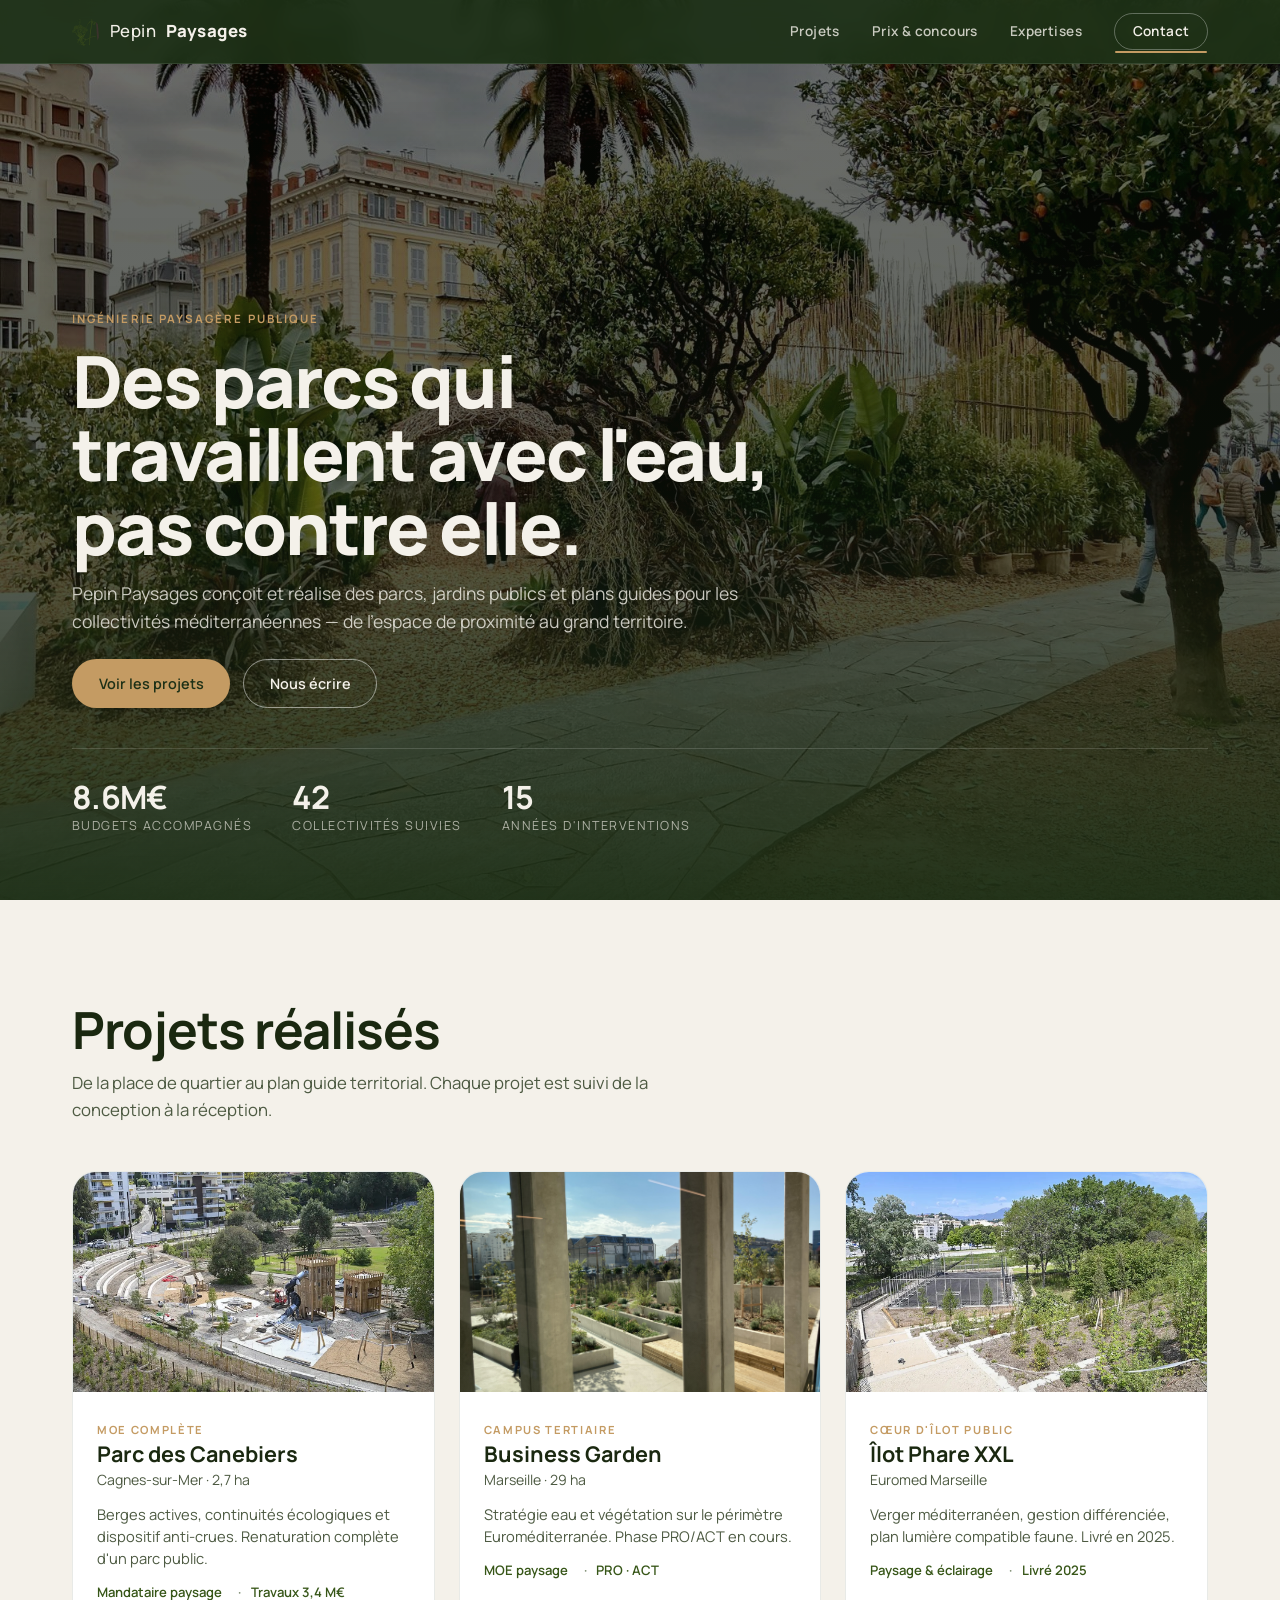
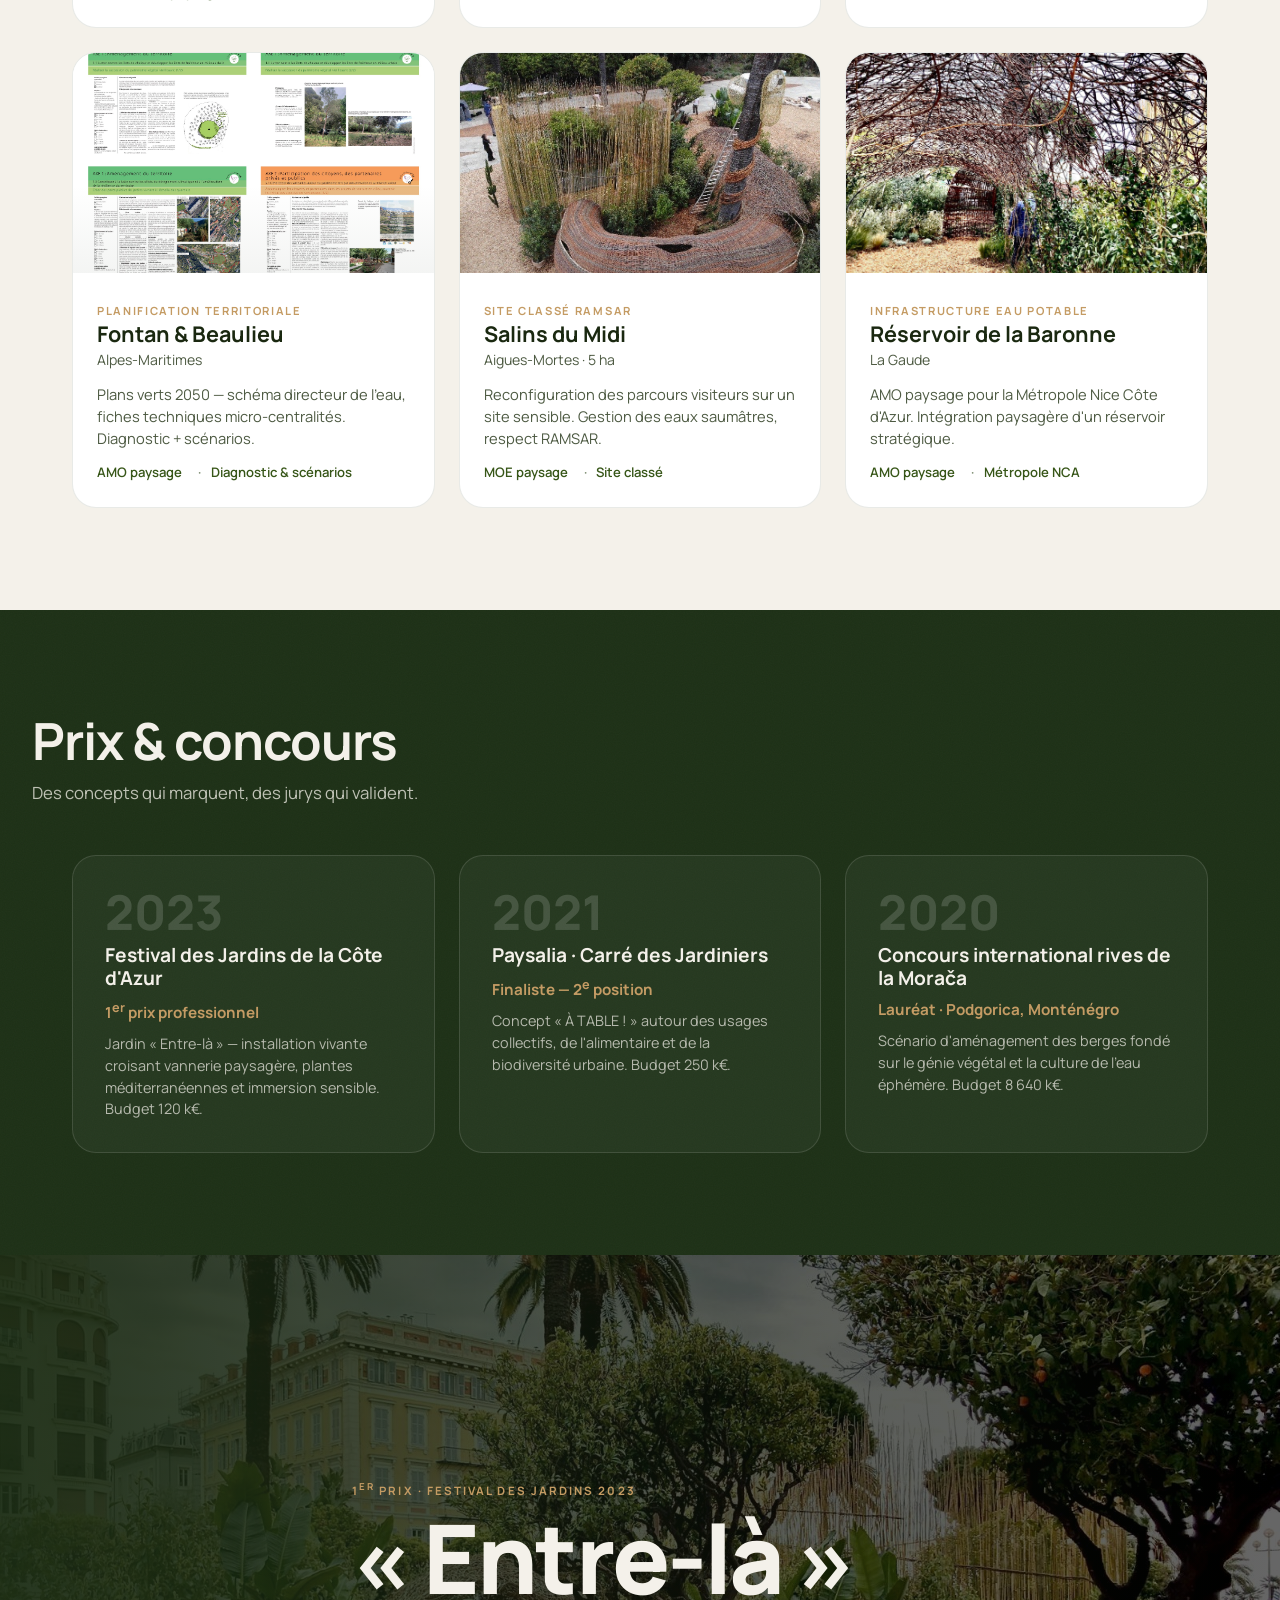
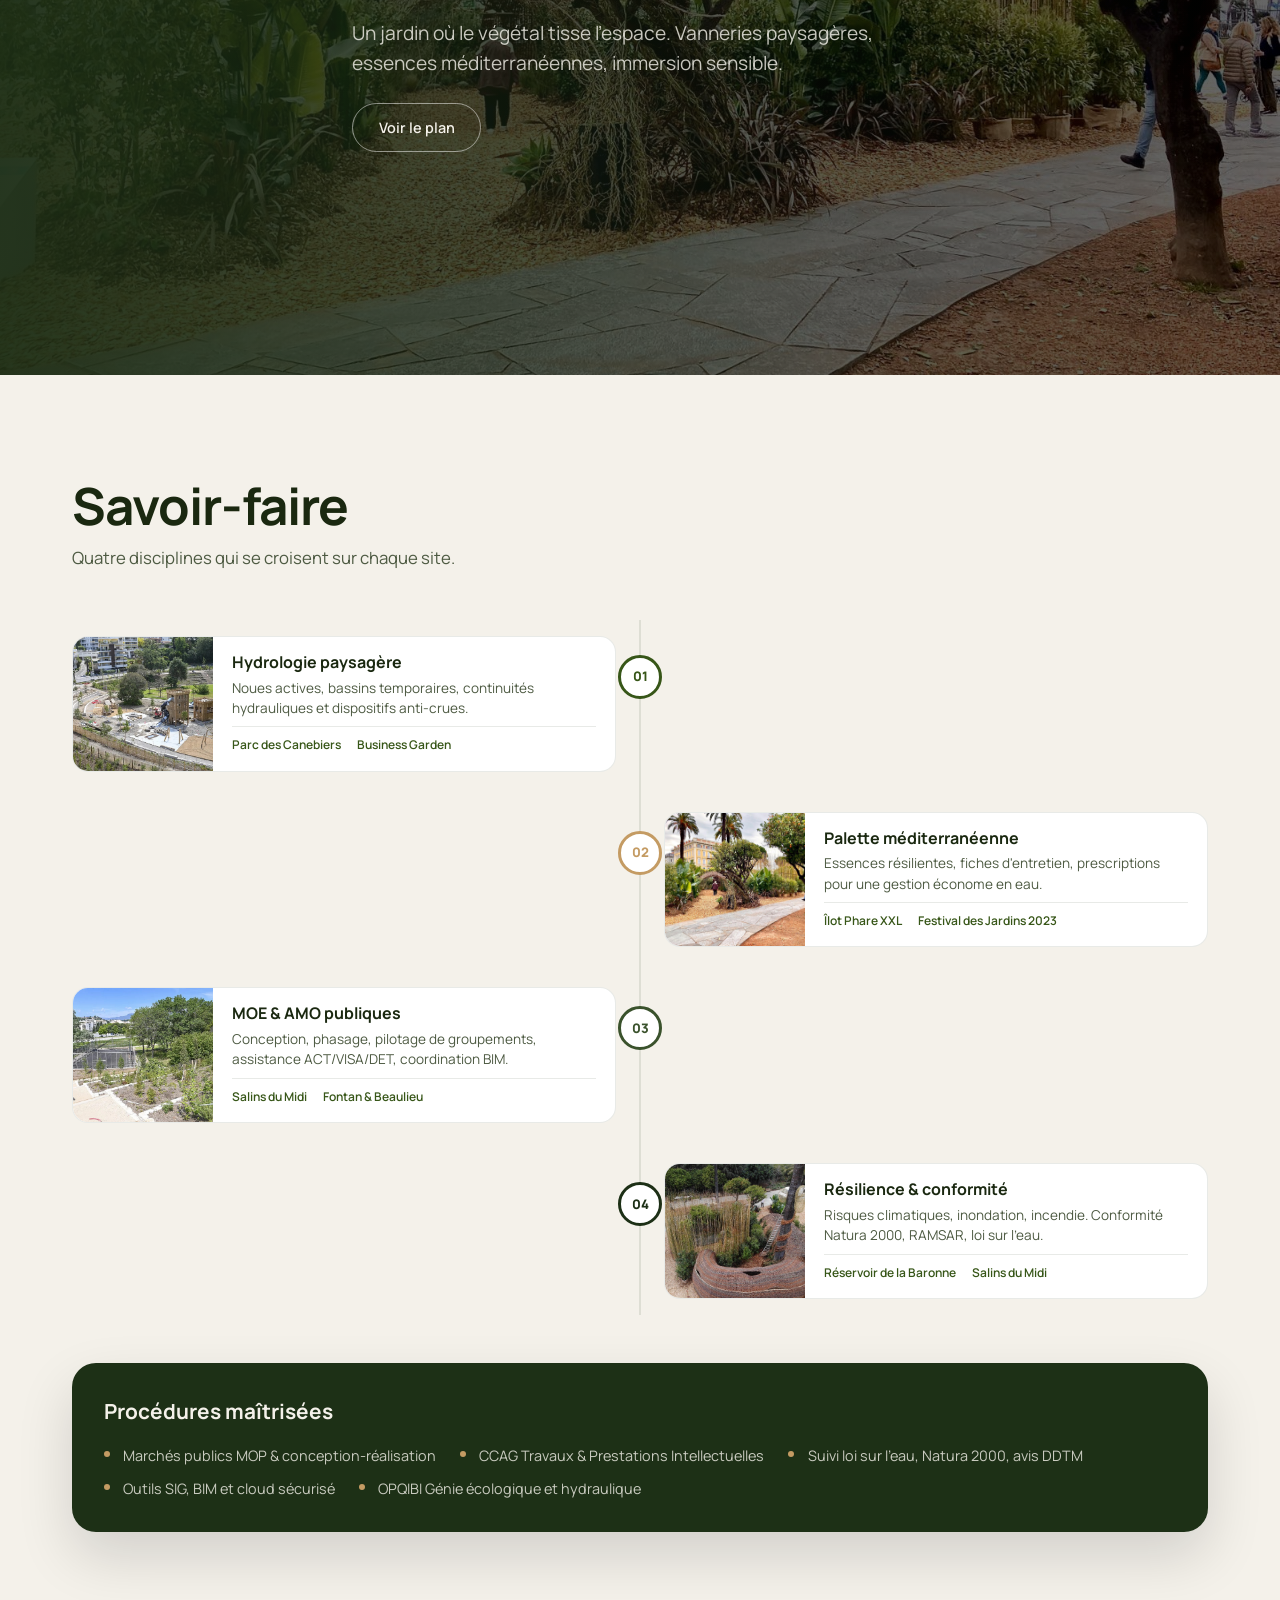
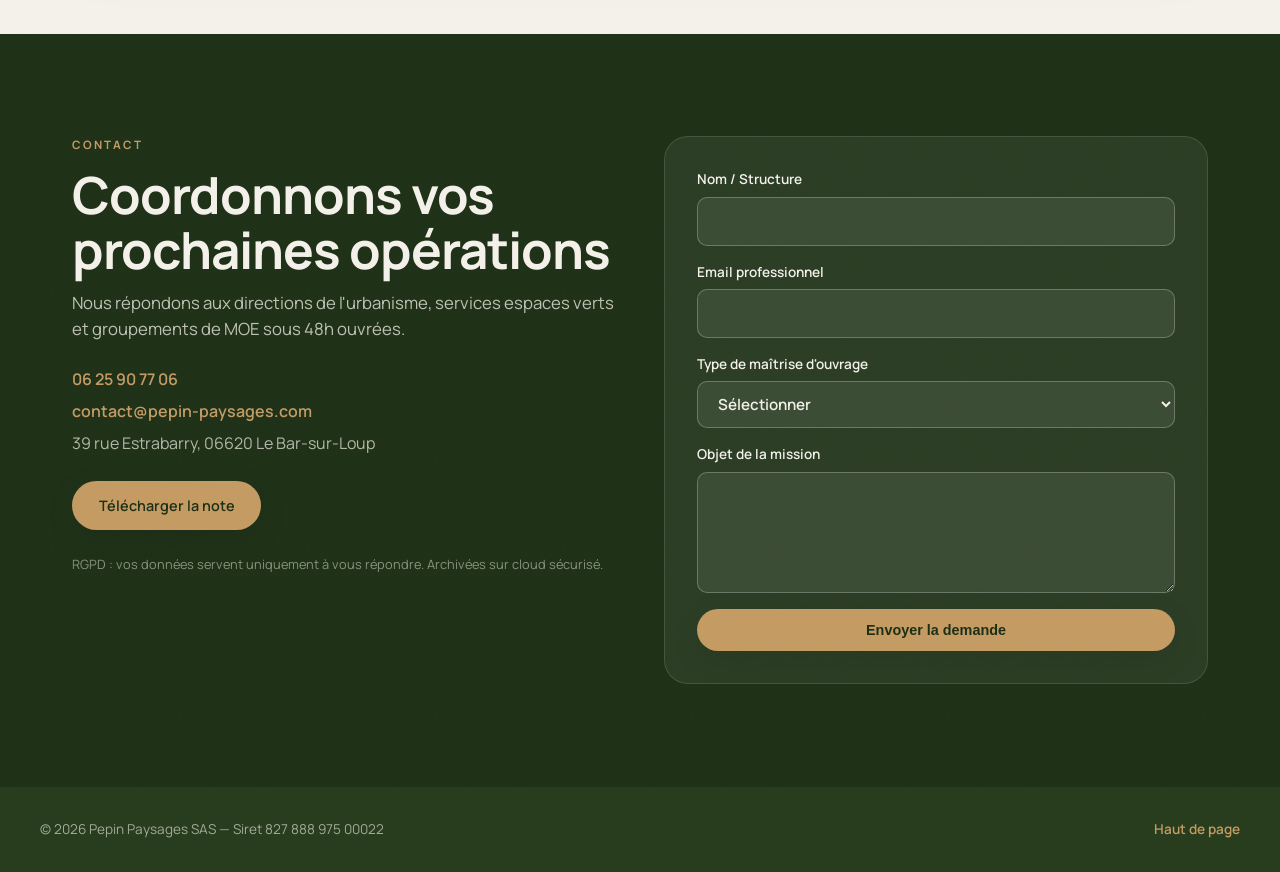
==== commit 5b24e12b: "wow-v2: savoir-faire en timeline verticale alternée avec images réelles (style Visme)" ====
--- a/index.html
+++ b/index.html
@@ -230,58 +230,84 @@
     <p class="sec-desc">Quatre disciplines qui se croisent sur chaque&nbsp;site.</p>
   </div>
 
-  <div class="skill-roadmap">
-    <div class="roadmap-track" aria-hidden="true">
-      <svg viewBox="0 0 1000 120" preserveAspectRatio="none">
-        <line x1="0" y1="60" x2="1000" y2="60" stroke="var(--line)" stroke-width="2" stroke-dasharray="6 4" />
-      </svg>
-    </div>
-
-    <div class="roadmap-nodes">
-      <article class="rm-node rm-node-1">
-        <div class="rm-dot" style="--dot-color: var(--mineral);">
-          <span>01</span>
+  <div class="skill-vistimeline">
+    <div class="vt-track" aria-hidden="true"></div>
+
+    <article class="vt-node vt-left">
+      <div class="vt-dot" style="--vt-clr: var(--mineral);">
+        <span>01</span>
+      </div>
+      <div class="vt-card">
+        <figure class="vt-fig">
+          <img src="assets/images/projects/canebiers.jpg" alt="Parc des Canebiers" loading="lazy" />
+        </figure>
+        <div class="vt-body">
+          <h3 class="vt-name">Hydrologie paysagère</h3>
+          <p class="vt-desc">Noues actives, bassins temporaires, continuités hydrauliques et dispositifs anti-crues.</p>
+          <div class="vt-refs">
+            <span>Parc des Canebiers</span>
+            <span>Business Garden</span>
+          </div>
         </div>
-        <div class="rm-card">
-          <h3 class="rm-name">Hydrologie&nbsp;paysagère</h3>
-          <p class="rm-desc">Noues actives, bassins temporaires, continuités hydrauliques et dispositifs anti-crues.</p>
-          <span class="rm-refs">Canebiers · Business Garden</span>
+      </div>
+    </article>
+
+    <article class="vt-node vt-right">
+      <div class="vt-dot" style="--vt-clr: var(--sand);">
+        <span>02</span>
+      </div>
+      <div class="vt-card">
+        <figure class="vt-fig">
+          <img src="assets/images/festival/festival-1.jpg" alt="Festival des Jardins 2023" loading="lazy" />
+        </figure>
+        <div class="vt-body">
+          <h3 class="vt-name">Palette méditerranéenne</h3>
+          <p class="vt-desc">Essences résilientes, fiches d'entretien, prescriptions pour une gestion économe en eau.</p>
+          <div class="vt-refs">
+            <span>Îlot Phare XXL</span>
+            <span>Festival des Jardins 2023</span>
+          </div>
         </div>
-      </article>
-
-      <article class="rm-node rm-node-2">
-        <div class="rm-dot" style="--dot-color: var(--sand);">
-          <span>02</span>
+      </div>
+    </article>
+
+    <article class="vt-node vt-left">
+      <div class="vt-dot" style="--vt-clr: var(--ink-light);">
+        <span>03</span>
+      </div>
+      <div class="vt-card">
+        <figure class="vt-fig">
+          <img src="assets/images/projects/euromed.jpg" alt="Îlot Phare XXL, Marseille" loading="lazy" />
+        </figure>
+        <div class="vt-body">
+          <h3 class="vt-name">MOE & AMO publiques</h3>
+          <p class="vt-desc">Conception, phasage, pilotage de groupements, assistance ACT/VISA/DET, coordination BIM.</p>
+          <div class="vt-refs">
+            <span>Salins du Midi</span>
+            <span>Fontan & Beaulieu</span>
+          </div>
         </div>
-        <div class="rm-card">
-          <h3 class="rm-name">Palette&nbsp;méditerranéenne</h3>
-          <p class="rm-desc">Essences résilientes, fiches d'entretien, prescriptions gestion économe en eau.</p>
-          <span class="rm-refs">Îlot Phare · Festival 2023</span>
+      </div>
+    </article>
+
+    <article class="vt-node vt-right">
+      <div class="vt-dot" style="--vt-clr: var(--ink);">
+        <span>04</span>
+      </div>
+      <div class="vt-card">
+        <figure class="vt-fig">
+          <img src="assets/images/festival/festival-2.jpg" alt="Salins du Midi, Aigues-Mortes" loading="lazy" />
+        </figure>
+        <div class="vt-body">
+          <h3 class="vt-name">Résilience & conformité</h3>
+          <p class="vt-desc">Risques climatiques, inondation, incendie. Conformité Natura 2000, RAMSAR, loi sur l'eau.</p>
+          <div class="vt-refs">
+            <span>Réservoir de la Baronne</span>
+            <span>Salins du Midi</span>
+          </div>
         </div>
-      </article>
-
-      <article class="rm-node rm-node-3">
-        <div class="rm-dot" style="--dot-color: var(--ink-light);">
-          <span>03</span>
-        </div>
-        <div class="rm-card">
-          <h3 class="rm-name">MOE & AMO&nbsp;publiques</h3>
-          <p class="rm-desc">Conception, phasage, pilotage de groupements, assistance ACT/VISA/DET, BIM.</p>
-          <span class="rm-refs">Salins du Midi · Fontan</span>
-        </div>
-      </article>
-
-      <article class="rm-node rm-node-4">
-        <div class="rm-dot" style="--dot-color: var(--ink);">
-          <span>04</span>
-        </div>
-        <div class="rm-card">
-          <h3 class="rm-name">Résilience & conformité</h3>
-          <p class="rm-desc">Risques climatiques, inondation, incendie. Conformité Natura 2000, RAMSAR.</p>
-          <span class="rm-refs">Baronne · Salins du Midi</span>
-        </div>
-      </article>
-    </div>
+      </div>
+    </article>
   </div>
 
   <aside class="procedures">
--- a/styles.css
+++ b/styles.css
@@ -613,105 +613,142 @@
 }
 
 /* ============================================
-   Savoir-faire — Roadmap horizontal
-   ============================================ */
-.skill-roadmap {
+   Savoir-faire — Timeline verticale (Visme style)
+   ============================================ */
+.skill-vistimeline {
   position: relative;
   margin-bottom: 3rem;
-  padding: 2rem 0;
-}
-
-.roadmap-track {
+  padding: 1rem 0;
+}
+
+.vt-track {
   position: absolute;
-  top: 3.2rem;
-  left: 0;
-  right: 0;
-  height: 2px;
+  left: 50%;
+  top: 0;
+  bottom: 0;
+  width: 2px;
+  transform: translateX(-50%);
+  background: var(--line);
   z-index: 0;
-  pointer-events: none;
-}
-
-.roadmap-track svg {
-  width: 100%;
-  height: 100%;
-}
-
-.roadmap-nodes {
-  display: grid;
-  grid-template-columns: repeat(4, 1fr);
-  gap: 1rem;
+}
+
+.vt-node {
   position: relative;
   z-index: 1;
-}
-
-.rm-node {
-  display: flex;
-  flex-direction: column;
-  align-items: center;
-  text-align: center;
-}
-
-.rm-dot {
-  width: 48px;
-  height: 48px;
+  display: flex;
+  align-items: flex-start;
+  margin-bottom: 2.5rem;
+}
+
+.vt-node:last-child { margin-bottom: 0; }
+
+/* Alternating left/right */
+.vt-left {
+  flex-direction: row;
+  padding-right: calc(50% + 1.5rem);
+}
+
+.vt-right {
+  flex-direction: row-reverse;
+  padding-left: calc(50% + 1.5rem);
+}
+
+.vt-dot {
+  position: absolute;
+  left: 50%;
+  top: 1.2rem;
+  transform: translateX(-50%);
+  width: 44px;
+  height: 44px;
   border-radius: 50%;
   display: flex;
   align-items: center;
   justify-content: center;
   background: var(--white);
-  border: 3px solid var(--dot-color);
-  margin-bottom: 1rem;
+  border: 3px solid var(--vt-clr);
+  z-index: 2;
   flex-shrink: 0;
   transition: transform 0.3s ease, box-shadow 0.3s ease;
 }
 
-.rm-node:hover .rm-dot {
-  transform: scale(1.12);
-  box-shadow: 0 0 0 6px color-mix(in srgb, var(--dot-color) 20%, transparent);
-}
-
-.rm-dot span {
-  font-size: 0.85rem;
+.vt-node:hover .vt-dot {
+  transform: translateX(-50%) scale(1.15);
+  box-shadow: 0 0 0 8px color-mix(in srgb, var(--vt-clr) 18%, transparent);
+}
+
+.vt-dot span {
+  font-size: 0.82rem;
   font-weight: 800;
-  color: var(--dot-color);
-}
-
-.rm-card {
+  color: var(--vt-clr);
+}
+
+.vt-card {
+  display: flex;
   background: var(--white);
   border: 1px solid var(--line);
   border-radius: var(--radius);
-  padding: 1.2rem 1rem;
-  text-align: center;
+  overflow: hidden;
   width: 100%;
   transition: transform 0.3s ease, box-shadow 0.3s ease;
 }
 
-.rm-node:hover .rm-card {
-  transform: translateY(-4px);
+.vt-node:hover .vt-card {
+  transform: translateY(-3px);
   box-shadow: var(--shadow);
 }
 
-.rm-name {
-  font-size: 0.95rem;
+.vt-fig {
+  width: 140px;
+  min-height: 120px;
+  flex-shrink: 0;
+  overflow: hidden;
+}
+
+.vt-fig img {
+  width: 100%;
+  height: 100%;
+  object-fit: cover;
+  transition: transform 0.5s ease;
+}
+
+.vt-node:hover .vt-fig img {
+  transform: scale(1.06);
+}
+
+.vt-body {
+  padding: 1rem 1.2rem;
+  display: flex;
+  flex-direction: column;
+  justify-content: center;
+  flex: 1;
+}
+
+.vt-name {
+  font-size: 1rem;
   font-weight: 700;
-  margin-bottom: 0.4rem;
+  margin-bottom: 0.35rem;
   line-height: 1.2;
 }
 
-.rm-desc {
-  font-size: 0.84rem;
+.vt-desc {
+  font-size: 0.85rem;
   color: var(--text-soft);
   line-height: 1.5;
 }
 
-.rm-refs {
-  display: inline-block;
-  font-size: 0.74rem;
-  color: var(--mineral);
-  font-weight: 600;
+.vt-refs {
+  display: flex;
+  flex-wrap: wrap;
+  gap: 0.3rem 1rem;
   margin-top: 0.5rem;
   padding-top: 0.5rem;
   border-top: 1px solid var(--line);
+}
+
+.vt-refs span {
+  font-size: 0.75rem;
+  color: var(--mineral);
+  font-weight: 600;
 }
 
 /* Procedures */
@@ -900,8 +937,15 @@
    Media queries
    ============================================ */
 @media (max-width: 1100px) {
-  .roadmap-nodes {
-    grid-template-columns: repeat(2, 1fr);
+  .vt-left {
+    padding-right: calc(50% + 1rem);
+  }
+  .vt-right {
+    padding-left: calc(50% + 1rem);
+  }
+  .vt-fig {
+    width: 110px;
+    min-height: 100px;
   }
 }
 
@@ -973,15 +1017,38 @@
   .procedures ul {
     flex-direction: column;
   }
-
-  .skill-roadmap {
-    gap: 1rem;
-  }
-}
-
-@media (max-width: 600px) {
-  .roadmap-nodes {
-    grid-template-columns: 1fr;
+}
+
+@media (max-width: 650px) {
+  .vt-left,
+  .vt-right {
+    padding: 0 0 0 2.5rem;
+    flex-direction: row;
+  }
+
+  .vt-track {
+    left: 1.25rem;
+    transform: none;
+  }
+
+  .vt-dot {
+    left: 1.25rem;
+    transform: translateX(-50%);
+    width: 36px;
+    height: 36px;
+  }
+
+  .vt-node:hover .vt-dot {
+    transform: translateX(-50%) scale(1.15);
+  }
+
+  .vt-card {
+    flex-direction: column;
+  }
+
+  .vt-fig {
+    width: 100%;
+    min-height: 140px;
   }
 }
 
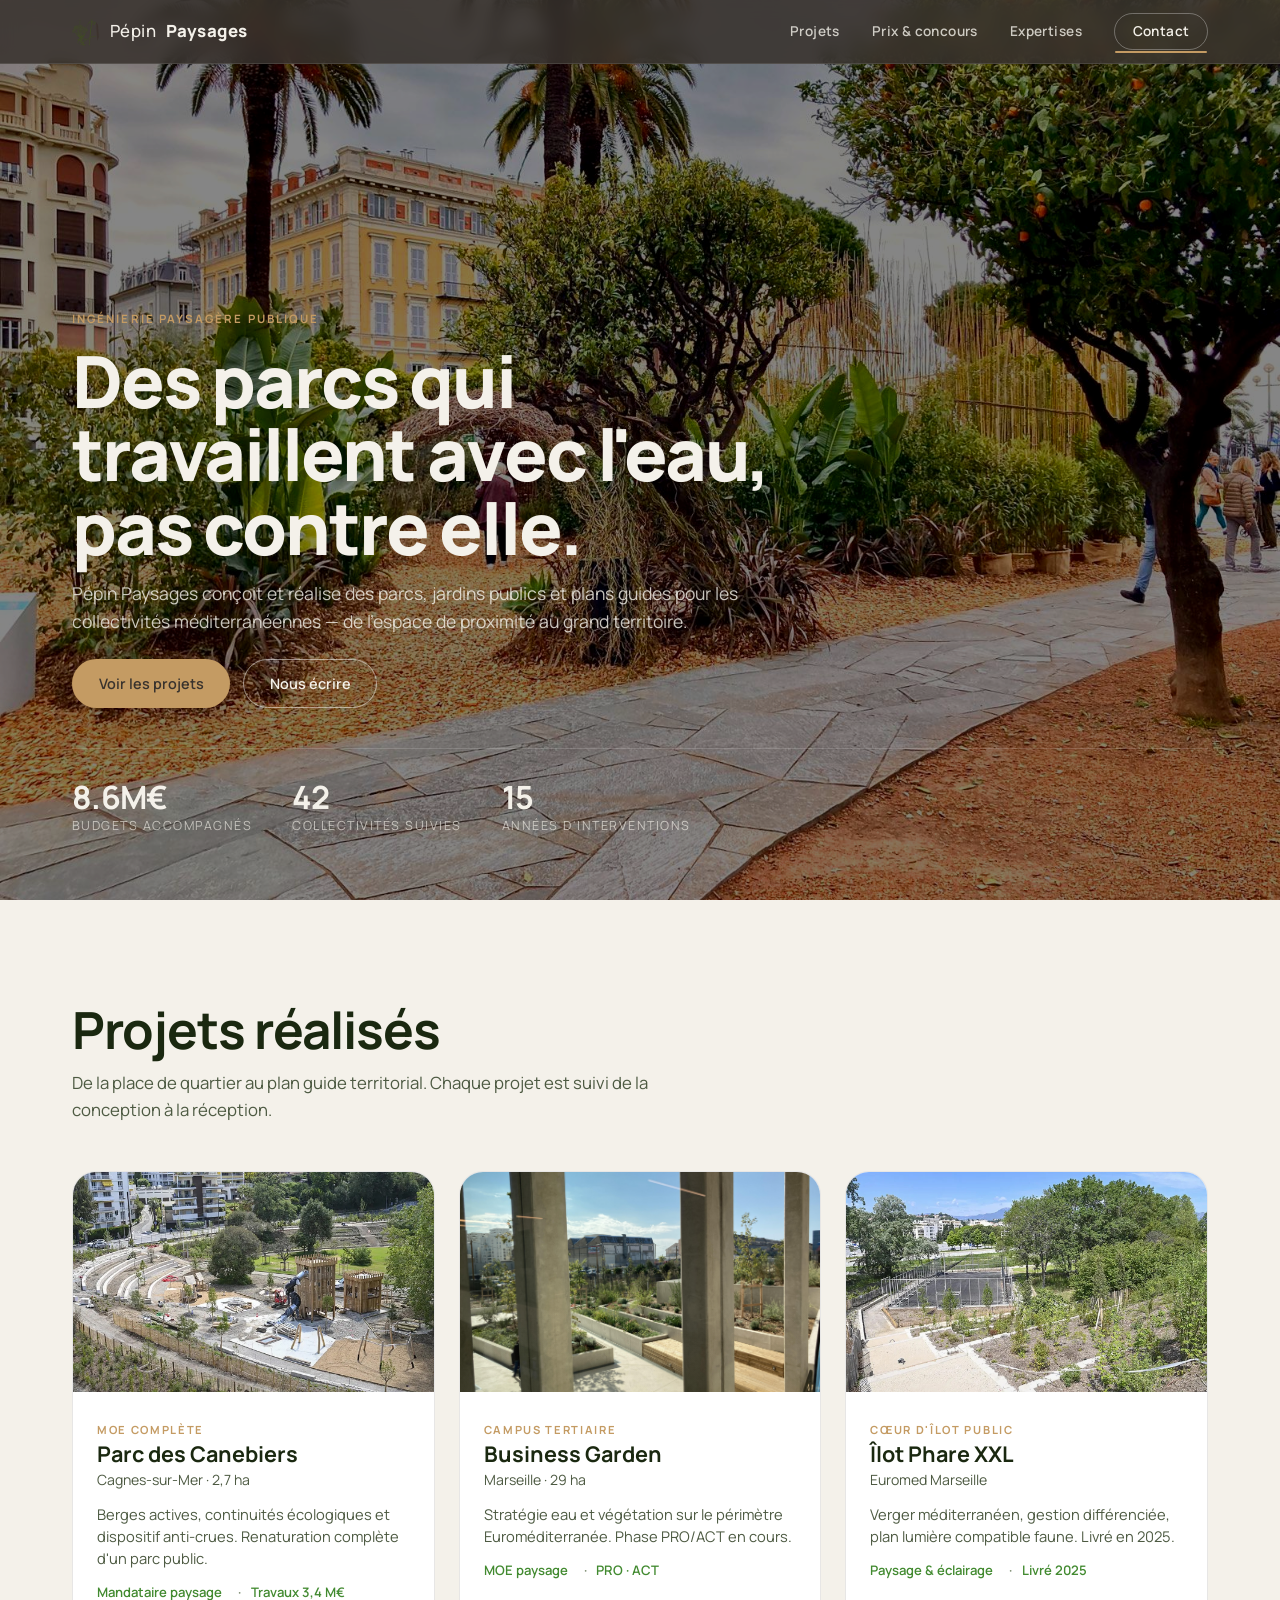
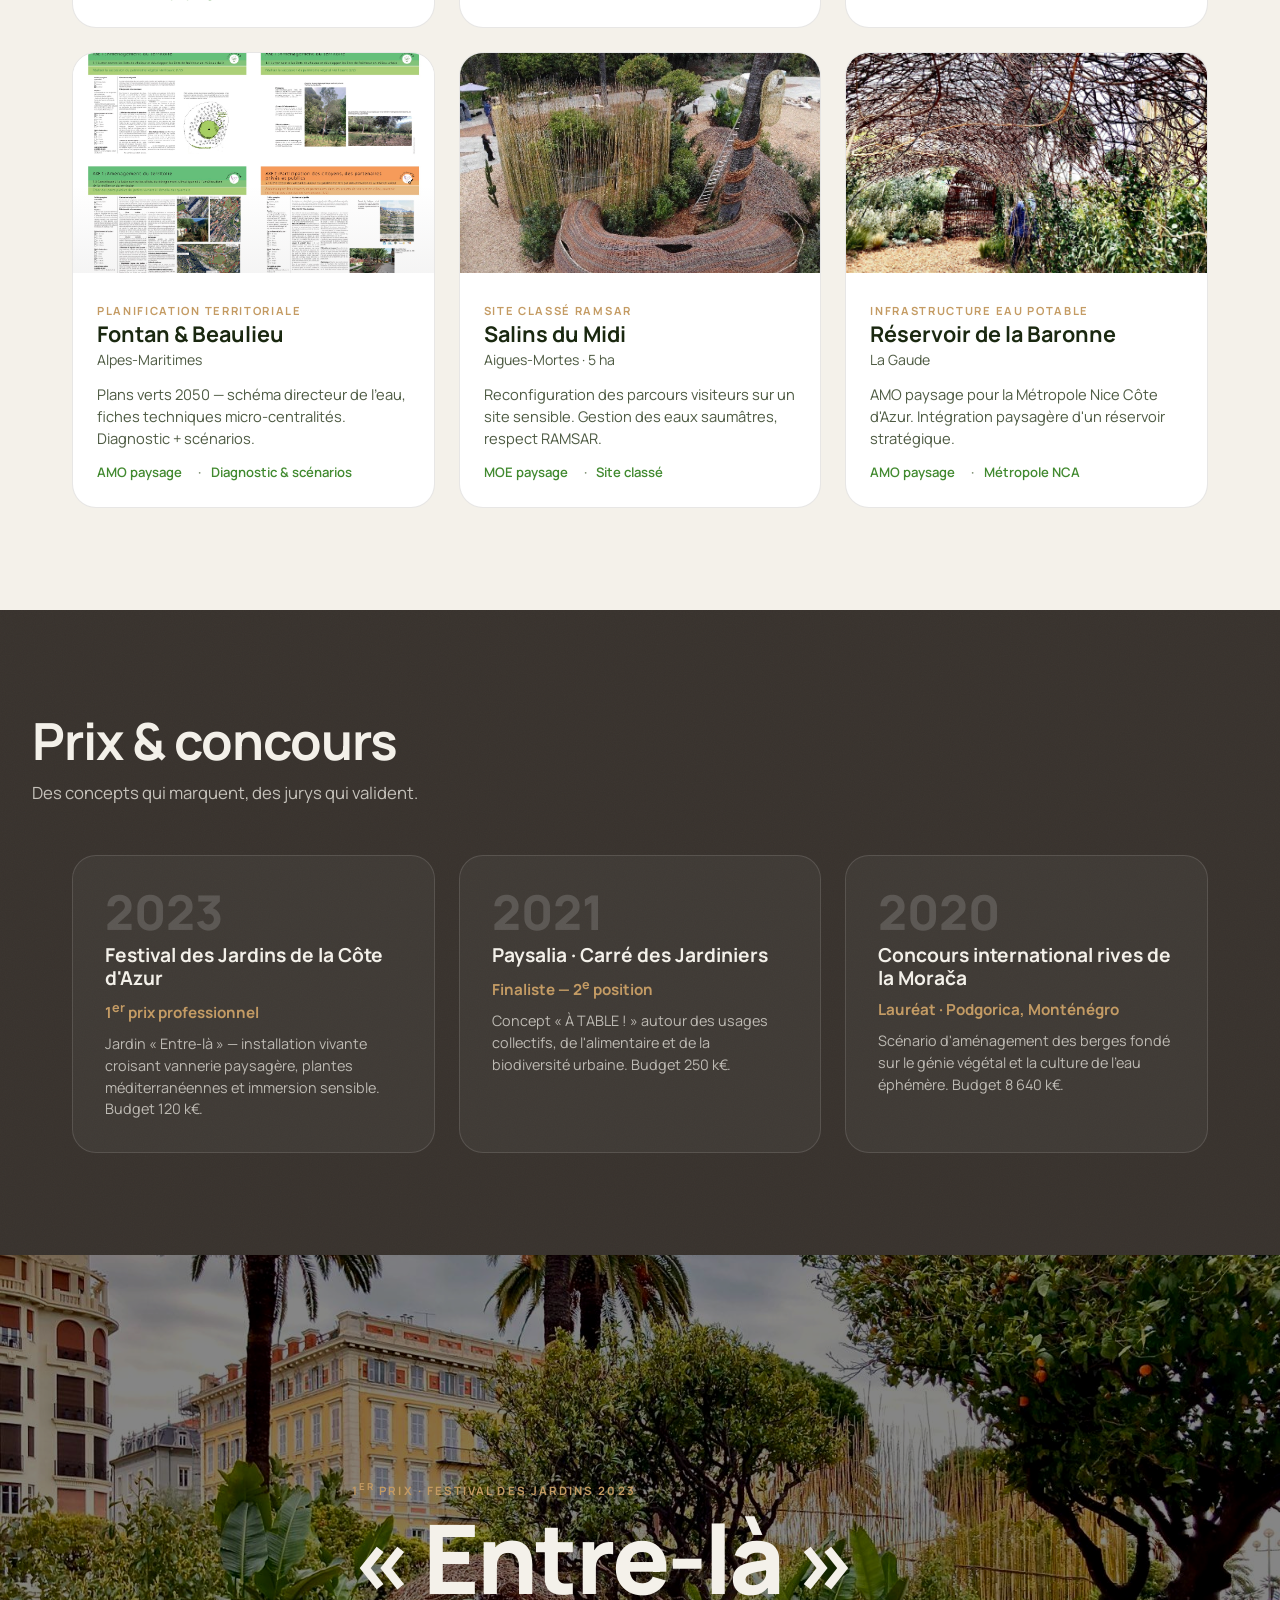
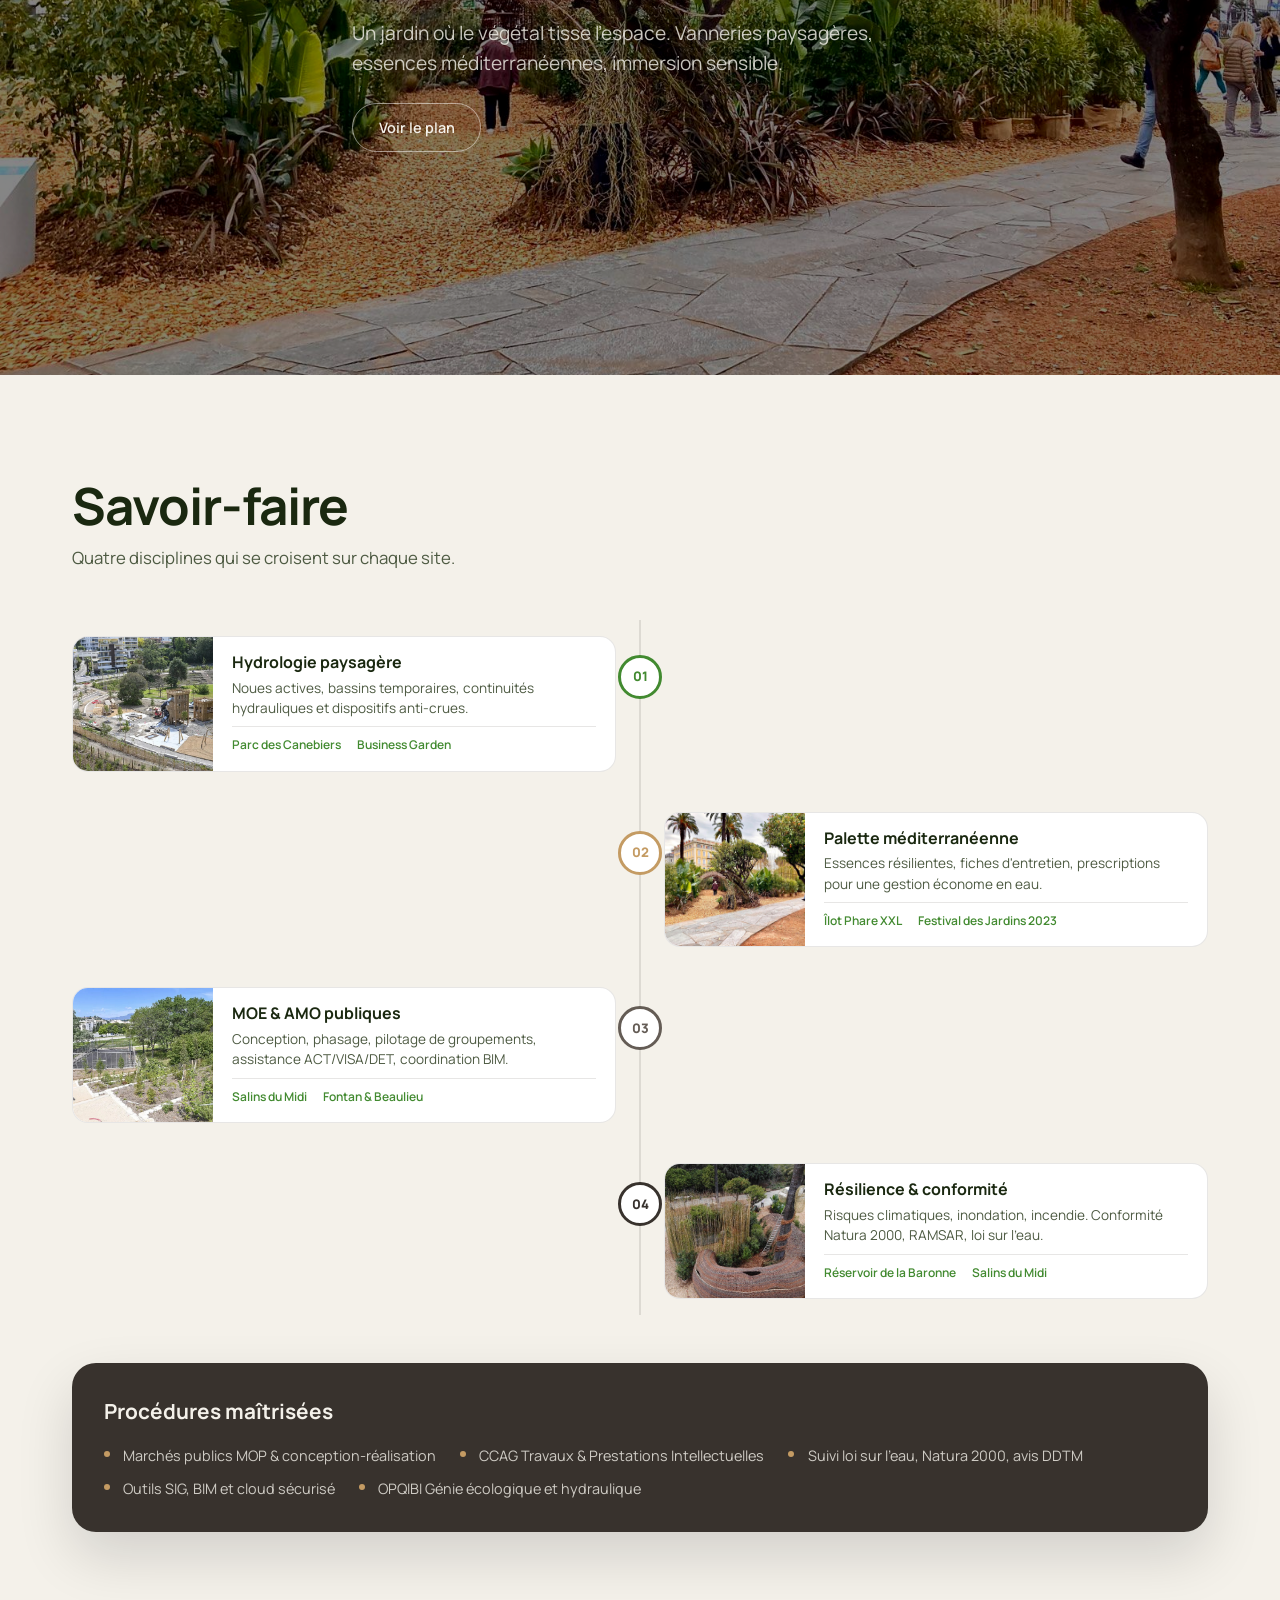
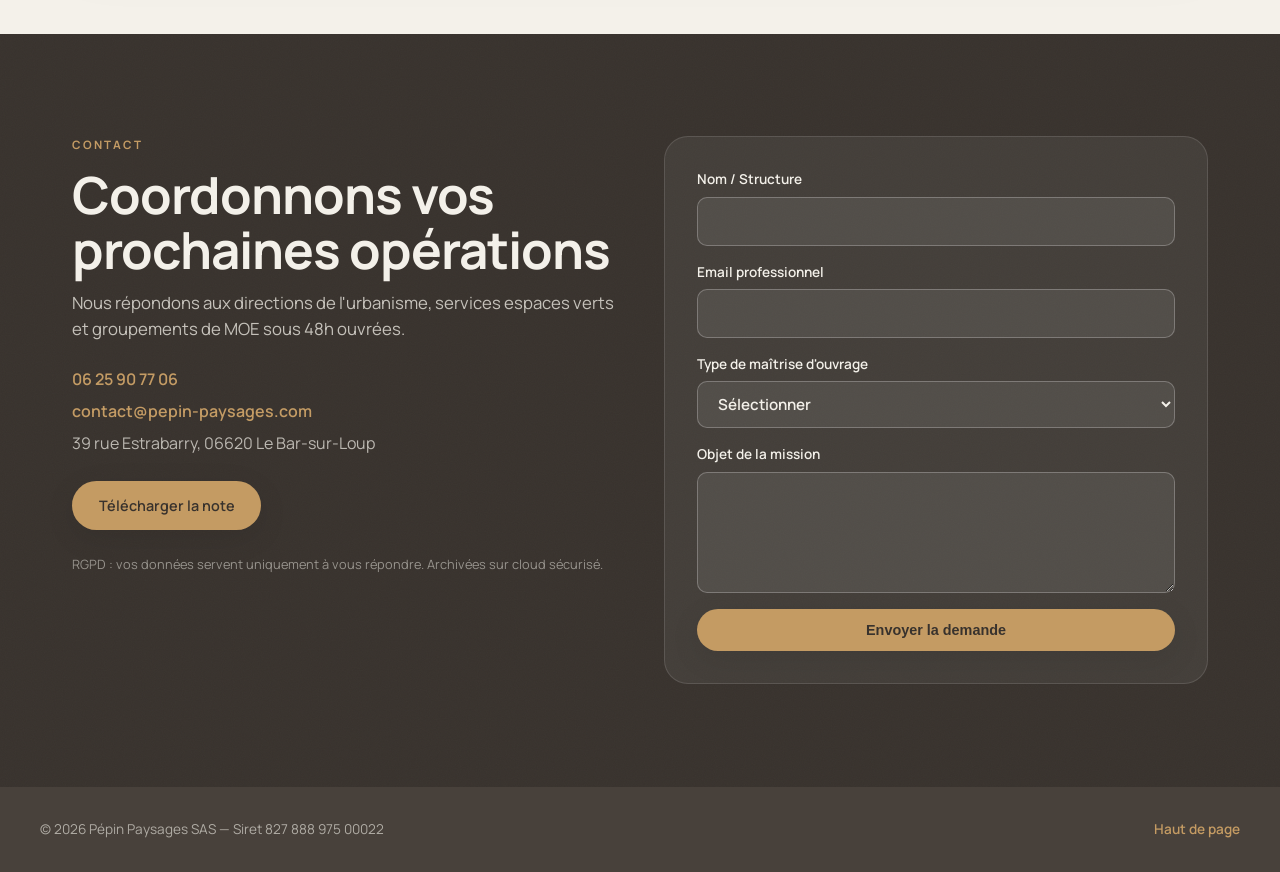
==== commit 8348bbf7: "wow-v2: fonds verts -> gris chaud rgba(56 50 45 / 85%), branding corrigé en Pépin Paysages" ====
--- a/index.html
+++ b/index.html
@@ -3,8 +3,8 @@
 <head>
   <meta charset="UTF-8" />
   <meta name="viewport" content="width=device-width, initial-scale=1.0" />
-  <title>Pepin Paysages · Ingénierie paysagère publique</title>
-  <meta name="description" content="Pepin Paysages conçoit parcs, jardins publics et plans guides pour les collectivités méditerranéennes. 15 ans d'expérience, 42 territoires accompagnés, 1er prix Festival des Jardins 2023." />
+  <title>Pépin Paysages · Ingénierie paysagère publique</title>
+  <meta name="description" content="Pépin Paysages conçoit parcs, jardins publics et plans guides pour les collectivités méditerranéennes. 15 ans d'expérience, 42 territoires accompagnés, 1er prix Festival des Jardins 2023." />
   <link rel="preconnect" href="https://fonts.googleapis.com" />
   <link rel="preconnect" href="https://fonts.gstatic.com" crossorigin />
   <link href="https://fonts.googleapis.com/css2?family=Manrope:wght@400;500;600;700;800&display=swap" rel="stylesheet" />
@@ -18,8 +18,8 @@
 <header class="nav" id="nav">
   <div class="nav-inner">
     <a href="#top" class="nav-logo">
-      <img src="assets/images/logo.png" alt="Pepin Paysages" class="nav-logo-img" />
-      Pepin <em>Paysages</em>
+      <img src="assets/images/logo.png" alt="Pépin Paysages" class="nav-logo-img" />
+      Pépin <em>Paysages</em>
     </a>
     <nav class="nav-links" id="navLinks">
       <a href="#projets" class="nav-link">Projets</a>
@@ -45,7 +45,7 @@
     <div class="hero-text">
       <p class="hero-label">Ingénierie paysagère publique</p>
       <h1 class="hero-title">Des parcs qui travaillent&nbsp;avec l'eau, pas contre elle.</h1>
-      <p class="hero-lead">Pepin Paysages conçoit et réalise des parcs, jardins publics et plans guides pour les collectivités méditerranéennes — de l'espace de proximité au&nbsp;grand territoire.</p>
+      <p class="hero-lead">Pépin Paysages conçoit et réalise des parcs, jardins publics et plans guides pour les collectivités méditerranéennes — de l'espace de proximité au&nbsp;grand territoire.</p>
       <div class="hero-cta">
         <a href="#projets" class="btn btn-primary">Voir les projets</a>
         <a href="#contact" class="btn btn-outline">Nous écrire</a>
@@ -371,7 +371,7 @@
 
 <footer class="footer">
   <div class="footer-inner">
-    <p>&copy; <span id="year"></span> Pepin Paysages SAS — Siret 827&nbsp;888&nbsp;975&nbsp;00022</p>
+    <p>&copy; <span id="year"></span> Pépin Paysages SAS — Siret 827&nbsp;888&nbsp;975&nbsp;00022</p>
     <nav class="footer-links">
       <a href="#top">Haut de page</a>
     </nav>
--- a/styles.css
+++ b/styles.css
@@ -1,24 +1,25 @@
 /* ============================================
-   Pepin Paysages · Styles V2
+   Pépin Paysages · Styles V2
    ============================================ */
 
 :root {
-  --ink: #1d3016;
-  --ink-soft: #283d1e;
-  --ink-light: #3a522c;
-  --mineral: #375618;
-  --mineral-light: #4a6e22;
-  --mineral-pale: rgba(55,86,24,0.08);
+  --ink: #38322d;
+  --ink-soft: #48413b;
+  --ink-light: #645c55;
+  --mineral: #428a30;
+  --mineral-light: #56a140;
+  --mineral-pale: rgba(66,138,48,0.10);
   --sand: #c49b63;
-  --sand-light: #d4b37f;
+  --sand-light: #d6ad78;
   --sand-pale: rgba(196,155,99,0.12);
+  --ember: #c97d4a;
   --calcite: #f4f1ea;
   --calcite-dark: #e8e3d8;
   --white: #ffffff;
   --text: #1a2810;
   --text-soft: #4d5a42;
   --text-light: #7a8a6e;
-  --line: rgba(29, 48, 22, 0.10);
+  --line: rgba(56, 50, 45, 0.12);
   --line-light: rgba(255,255,255,0.10);
   --shadow: 0 8px 32px rgba(3,8,15,0.08);
   --shadow-lg: 0 24px 56px rgba(3,8,15,0.14);
@@ -186,7 +187,7 @@
   position: fixed;
   top: 0; left: 0; right: 0;
   z-index: 100;
-  background: rgba(29,48,22,0.92);
+  background: rgba(56, 50, 45, 0.85);
   backdrop-filter: blur(8px);
   -webkit-backdrop-filter: blur(8px);
   color: var(--calcite);
@@ -312,7 +313,7 @@
   width: 100%;
   height: 100%;
   object-fit: cover;
-  filter: saturate(0.85) contrast(1.05) brightness(0.45);
+  filter: saturate(1.15) contrast(1.02) brightness(0.72);
   animation: hero-zoom 10s ease-out forwards;
 }
 
@@ -330,8 +331,6 @@
 .hero-shade {
   position: absolute;
   inset: 0;
-  background:
-    linear-gradient(0deg, rgba(29,48,22,0.92) 0%, rgba(29,48,22,0.25) 45%, rgba(29,48,22,0.05) 100%);
 }
 
 .hero-body {
@@ -436,7 +435,7 @@
   content: '';
   position: absolute;
   inset: 0;
-  background: linear-gradient(0deg, rgba(29,48,22,0.05) 0%, transparent 40%);
+  background: linear-gradient(0deg, rgba(56, 50, 45, 0.05) 0%, transparent 40%);
   pointer-events: none;
 }
 
@@ -578,13 +577,12 @@
   width: 100%;
   height: 100%;
   object-fit: cover;
-  filter: saturate(0.9) contrast(1.03) brightness(0.4);
+  filter: saturate(1.1) contrast(1.02) brightness(0.72);
 }
 
 .festival-shade {
   position: absolute;
   inset: 0;
-  background: linear-gradient(90deg, rgba(29,48,22,0.88) 0%, rgba(29,48,22,0.15) 65%, transparent 100%);
 }
 
 .festival-body {
@@ -968,7 +966,7 @@
   .nav-links {
     position: fixed;
     inset: 0;
-    background: rgba(20,32,14,0.96);
+    background: rgba(56, 50, 45, 0.85);
     backdrop-filter: blur(8px);
     flex-direction: column;
     justify-content: center;
@@ -1010,10 +1008,6 @@
     text-align: center;
   }
 
-  .festival-shade {
-    background: linear-gradient(0deg, rgba(29,48,22,0.9) 0%, rgba(29,48,22,0.25) 100%);
-  }
-
   .procedures ul {
     flex-direction: column;
   }
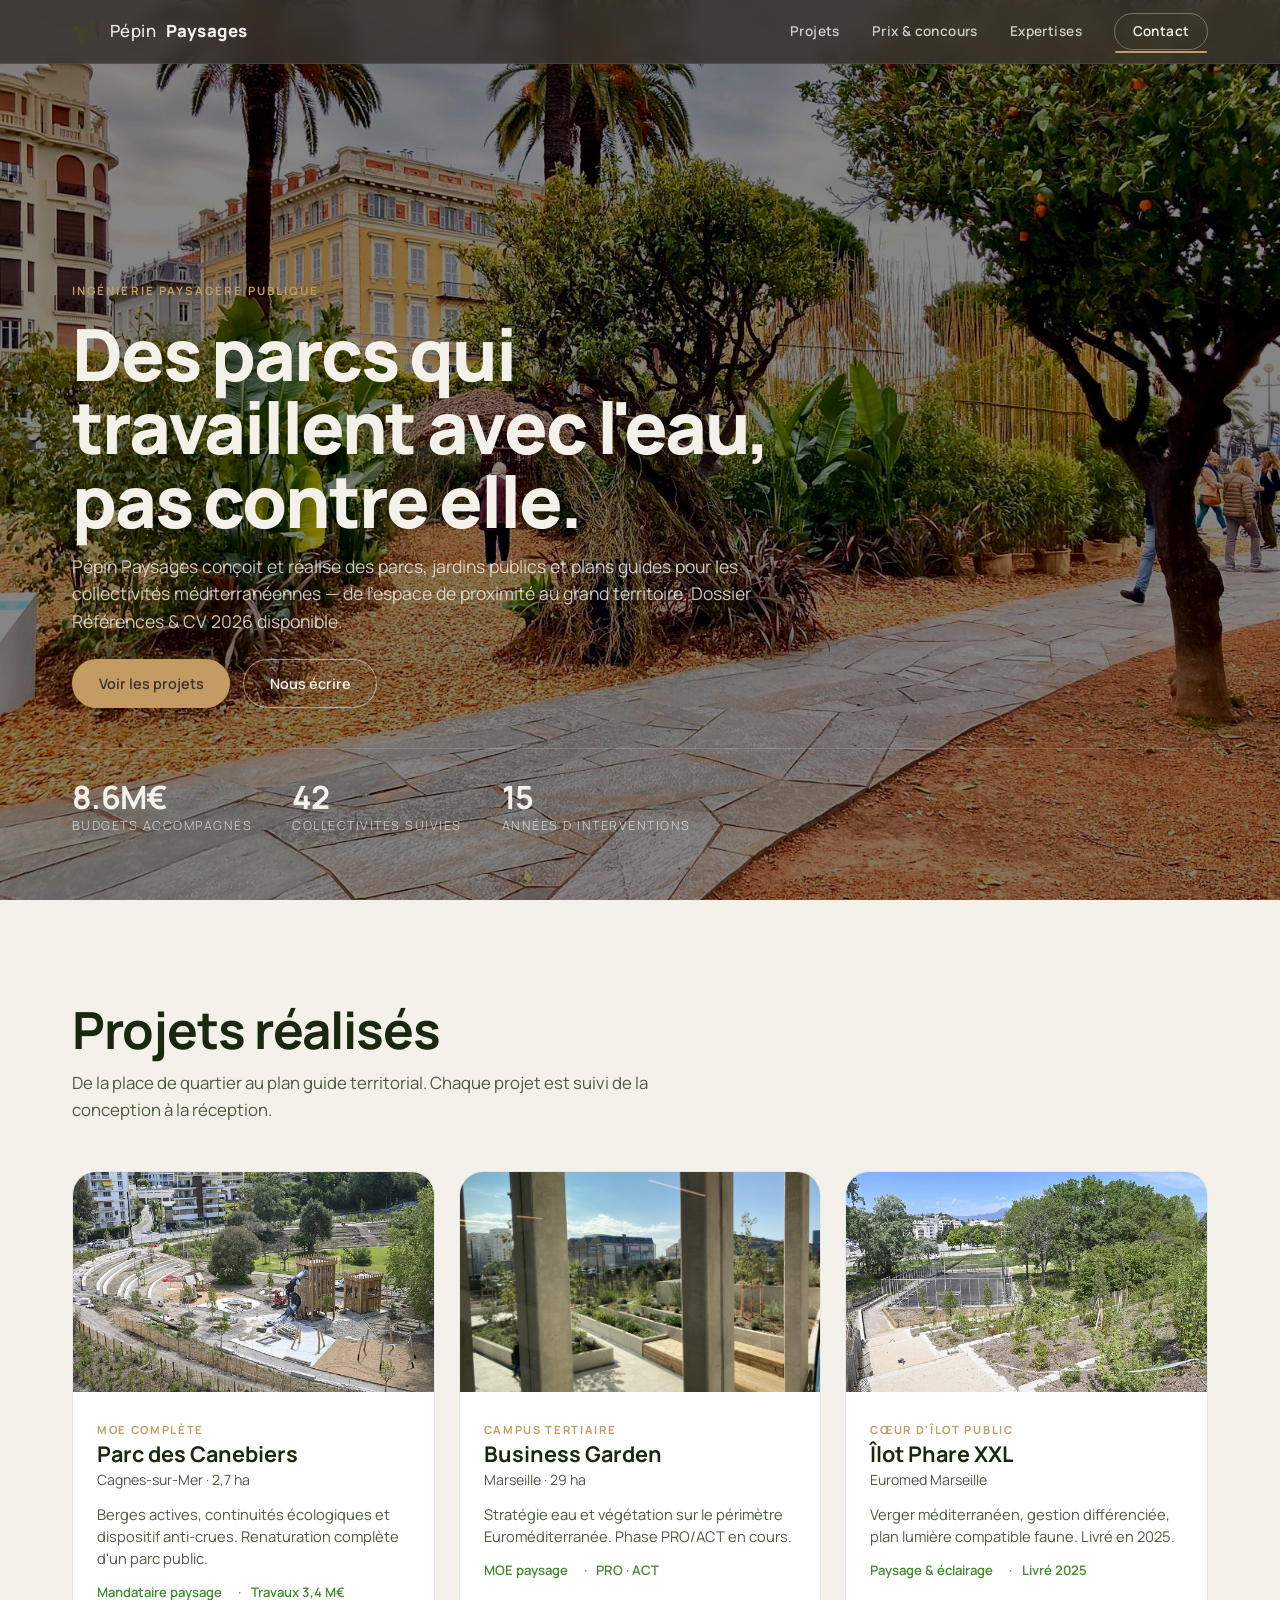
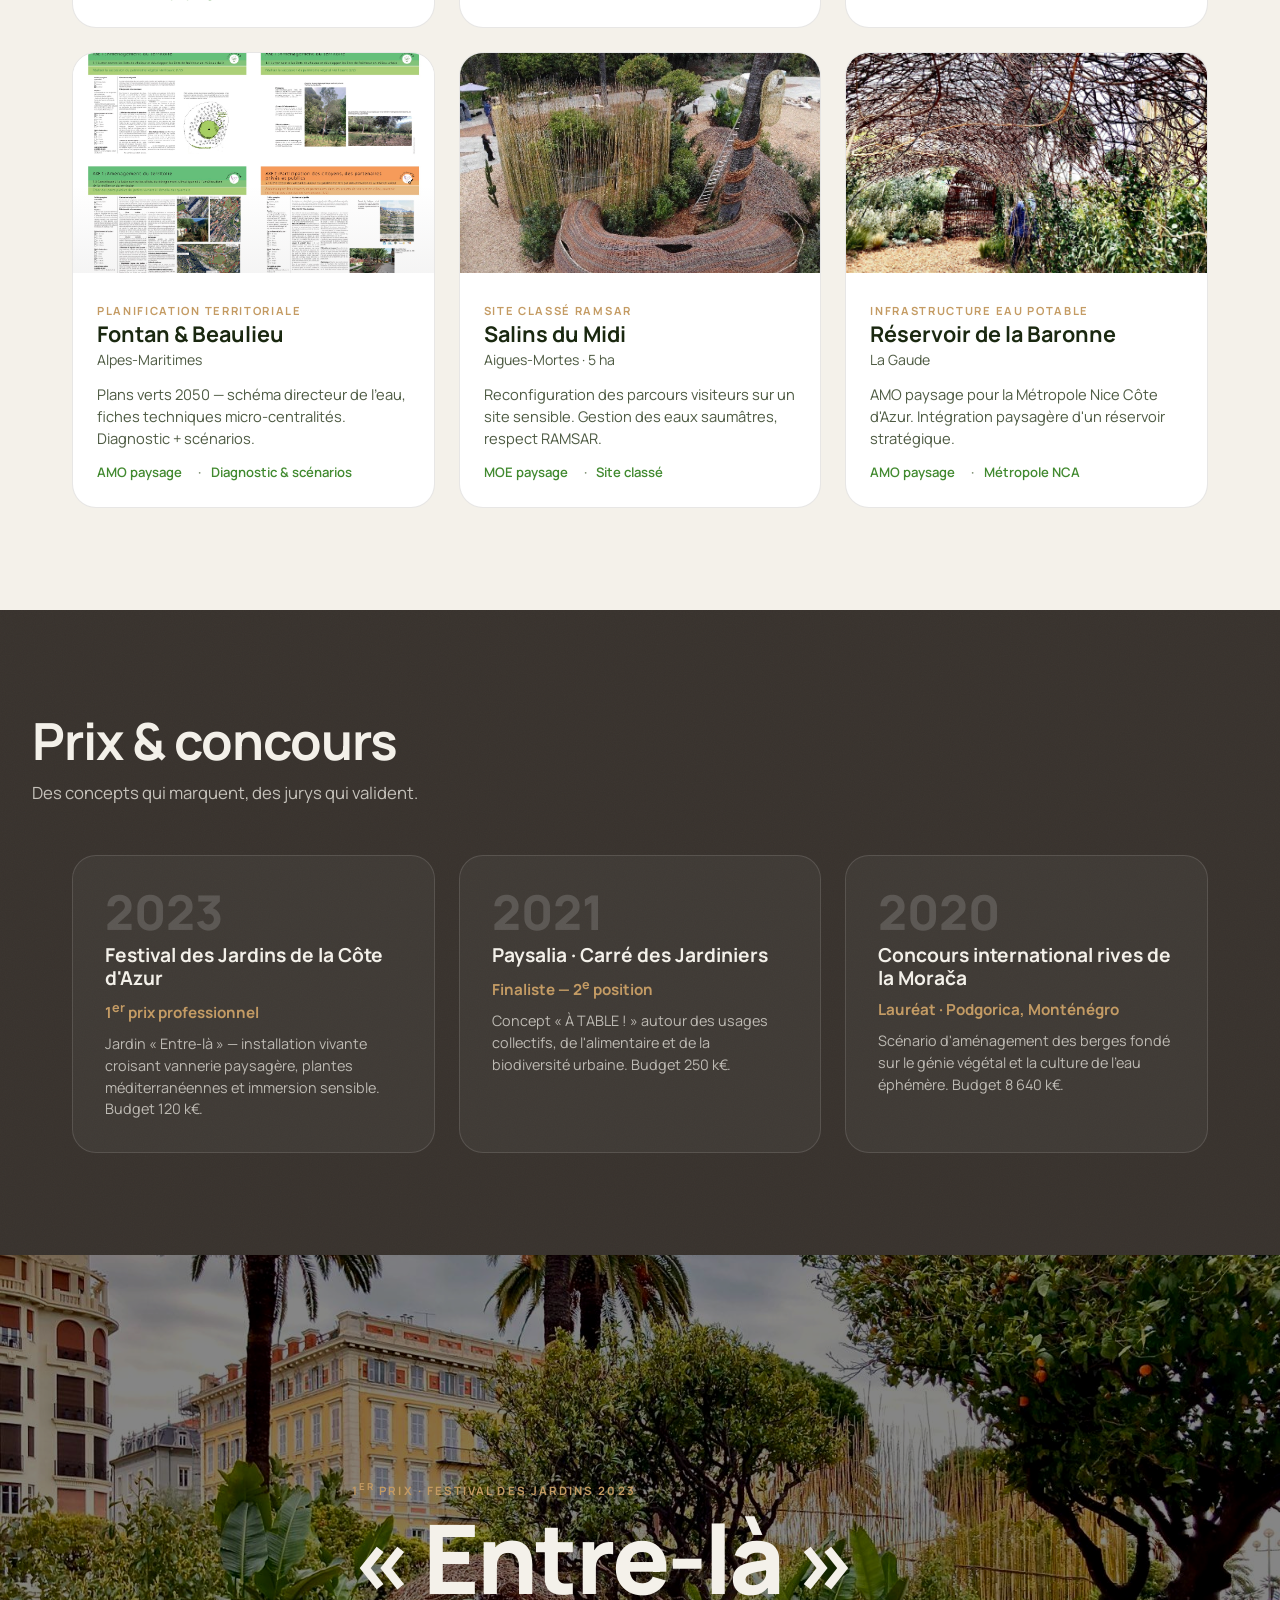
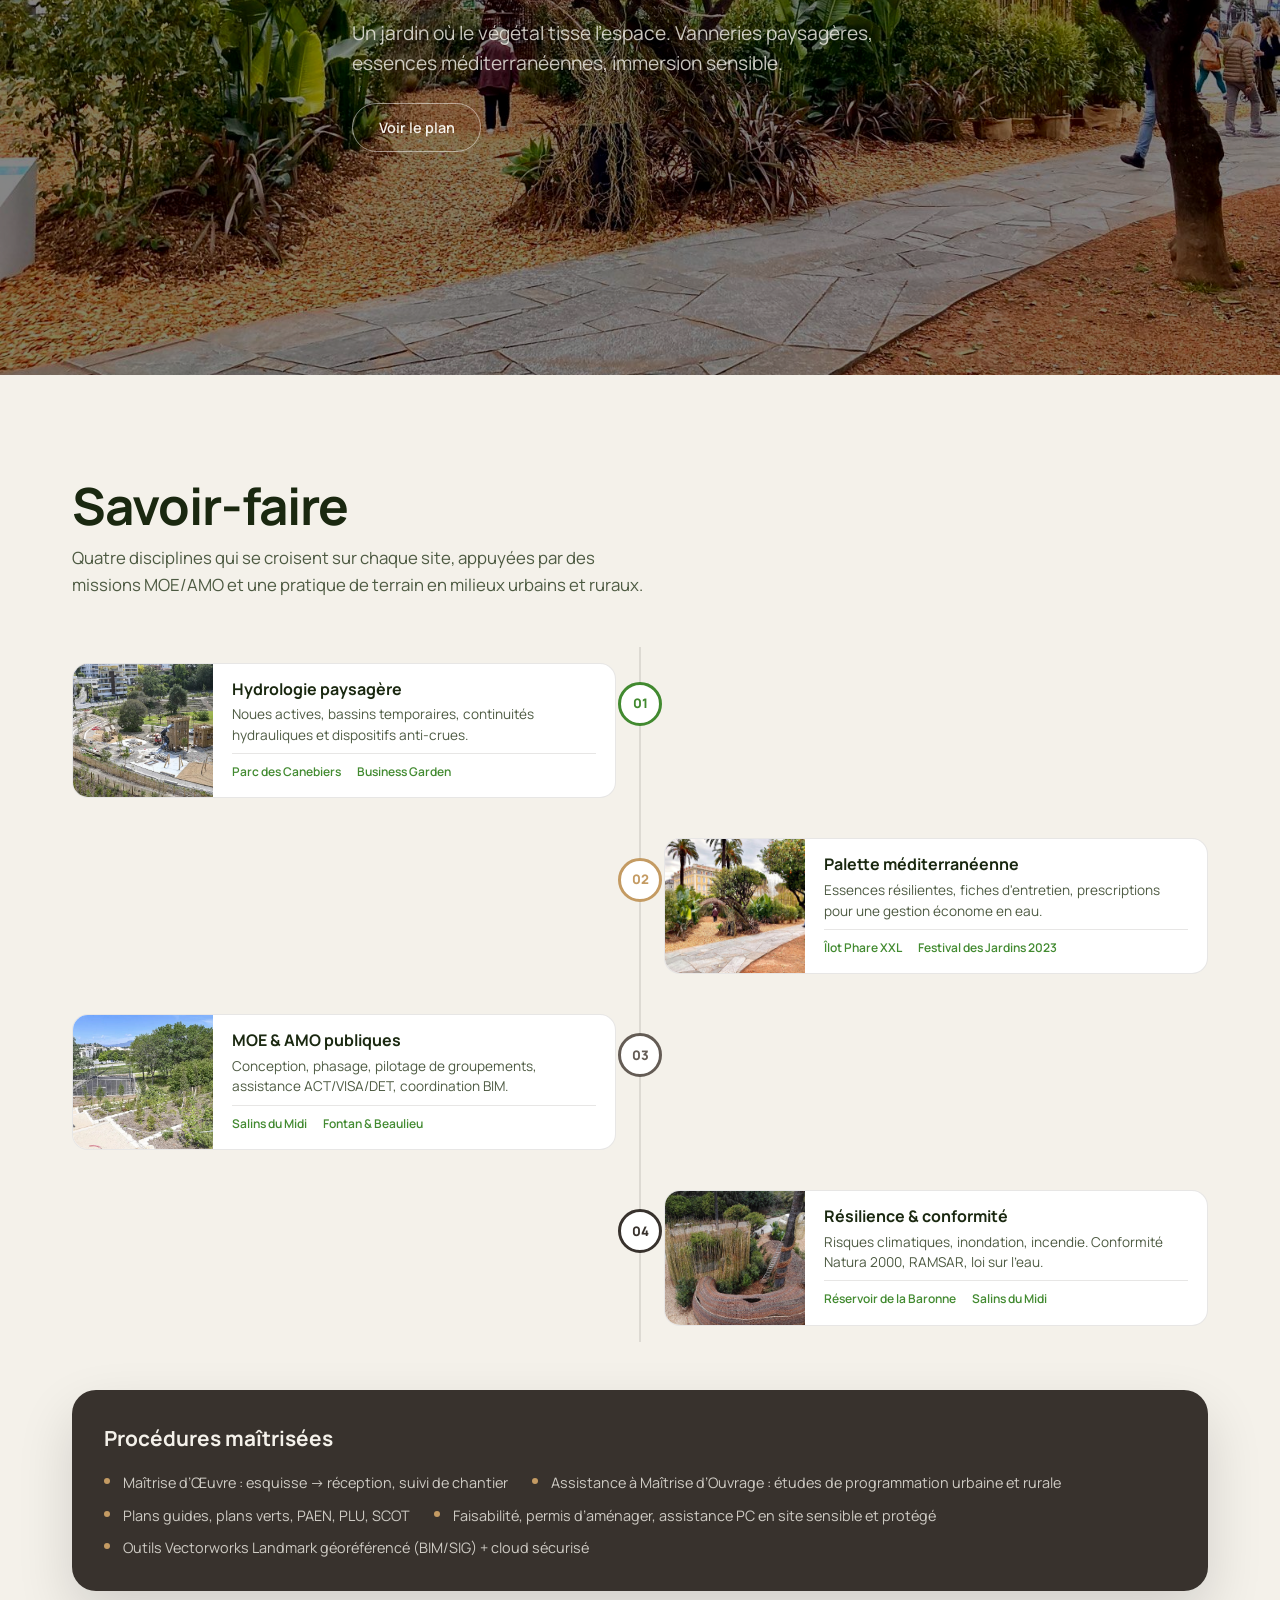
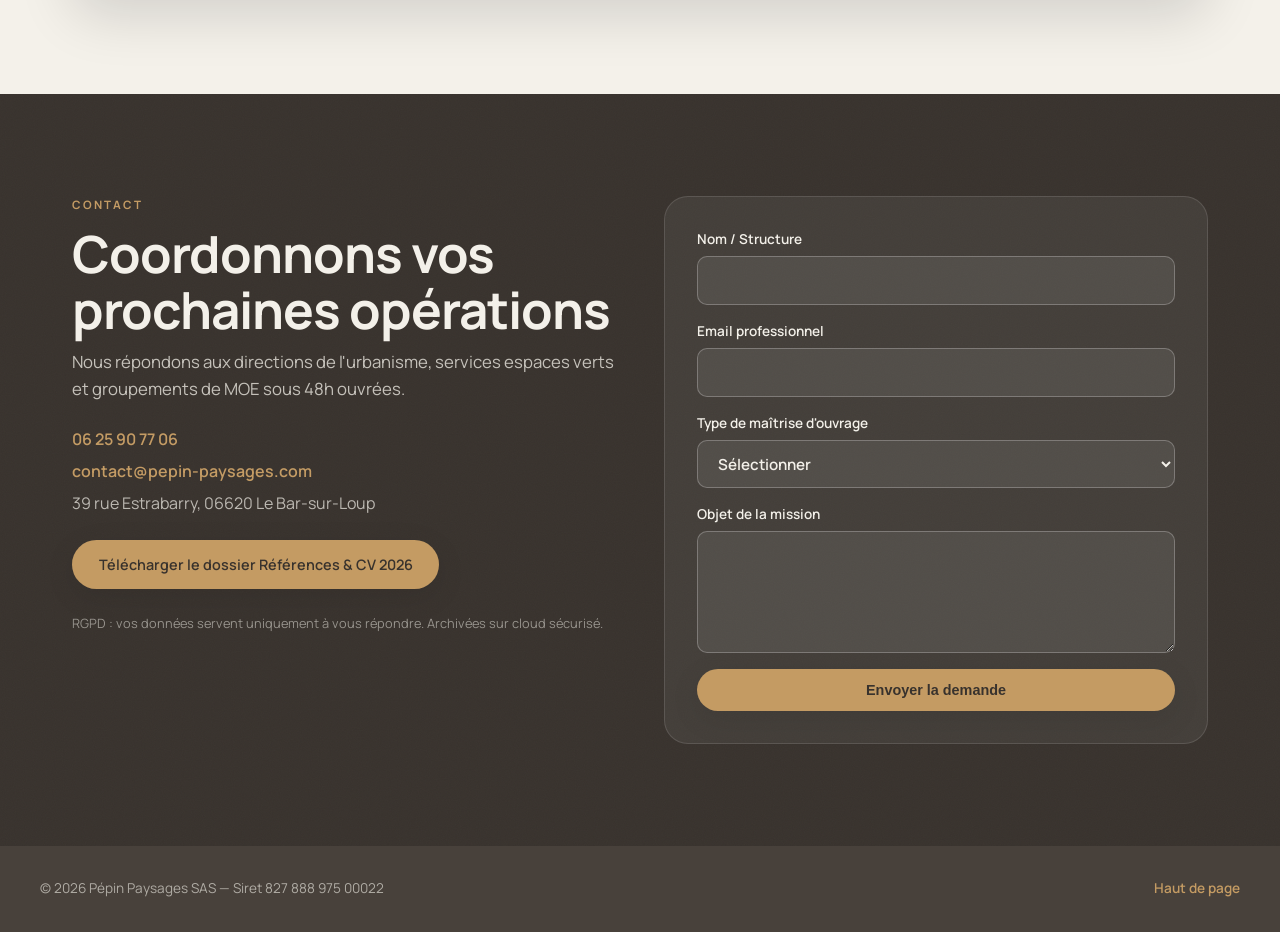
==== commit 369ea7eb: "wow-v2: site aligné sur dossier Références & CV 2026 (MOE/AMO + lien de téléchargement)" ====
--- a/index.html
+++ b/index.html
@@ -4,7 +4,7 @@
   <meta charset="UTF-8" />
   <meta name="viewport" content="width=device-width, initial-scale=1.0" />
   <title>Pépin Paysages · Ingénierie paysagère publique</title>
-  <meta name="description" content="Pépin Paysages conçoit parcs, jardins publics et plans guides pour les collectivités méditerranéennes. 15 ans d'expérience, 42 territoires accompagnés, 1er prix Festival des Jardins 2023." />
+  <meta name="description" content="Pépin Paysages conçoit parcs, jardins publics et plans guides pour les collectivités méditerranéennes. Dossier Références & CV 2026 disponible (MOE/AMO, PLU-SCOT-PAEN, BIM-SIG)." />
   <link rel="preconnect" href="https://fonts.googleapis.com" />
   <link rel="preconnect" href="https://fonts.gstatic.com" crossorigin />
   <link href="https://fonts.googleapis.com/css2?family=Manrope:wght@400;500;600;700;800&display=swap" rel="stylesheet" />
@@ -45,7 +45,7 @@
     <div class="hero-text">
       <p class="hero-label">Ingénierie paysagère publique</p>
       <h1 class="hero-title">Des parcs qui travaillent&nbsp;avec l'eau, pas contre elle.</h1>
-      <p class="hero-lead">Pépin Paysages conçoit et réalise des parcs, jardins publics et plans guides pour les collectivités méditerranéennes — de l'espace de proximité au&nbsp;grand territoire.</p>
+      <p class="hero-lead">Pépin Paysages conçoit et réalise des parcs, jardins publics et plans guides pour les collectivités méditerranéennes — de l'espace de proximité au&nbsp;grand territoire. Dossier Références & CV 2026 disponible.</p>
       <div class="hero-cta">
         <a href="#projets" class="btn btn-primary">Voir les projets</a>
         <a href="#contact" class="btn btn-outline">Nous écrire</a>
@@ -227,7 +227,7 @@
 <section class="sec" id="expertises">
   <div class="sec-head">
     <h2 class="sec-title">Savoir-faire</h2>
-    <p class="sec-desc">Quatre disciplines qui se croisent sur chaque&nbsp;site.</p>
+    <p class="sec-desc">Quatre disciplines qui se croisent sur chaque site, appuyées par des missions MOE/AMO et une pratique de terrain en milieux urbains et ruraux.</p>
   </div>
 
   <div class="skill-vistimeline">
@@ -313,11 +313,11 @@
   <aside class="procedures">
     <h3>Procédures maîtrisées</h3>
     <ul>
-      <li>Marchés publics MOP & conception-réalisation</li>
-      <li>CCAG Travaux & Prestations Intellectuelles</li>
-      <li>Suivi loi sur l'eau, Natura 2000, avis DDTM</li>
-      <li>Outils SIG, BIM et cloud sécurisé</li>
-      <li>OPQIBI Génie écologique et hydraulique</li>
+      <li>Maîtrise d’Œuvre : esquisse → réception, suivi de chantier</li>
+      <li>Assistance à Maîtrise d’Ouvrage : études de programmation urbaine et rurale</li>
+      <li>Plans guides, plans verts, PAEN, PLU, SCOT</li>
+      <li>Faisabilité, permis d’aménager, assistance PC en site sensible et protégé</li>
+      <li>Outils Vectorworks Landmark géoréférencé (BIM/SIG) + cloud sécurisé</li>
     </ul>
   </aside>
 </section>
@@ -335,7 +335,7 @@
         <span>39 rue Estrabarry, 06620 Le Bar-sur-Loup</span>
       </address>
       <div class="contact-actions">
-        <a href="assets/documents/note-de-presentation.pdf" class="btn btn-primary" download>Télécharger la note</a>
+        <a href="assets/docs/references-cv-2026.pdf" class="btn btn-primary" download>Télécharger le dossier Références & CV 2026</a>
       </div>
       <p class="contact-rgpd">RGPD : vos données servent uniquement à vous répondre. Archivées sur cloud sécurisé.</p>
     </div>
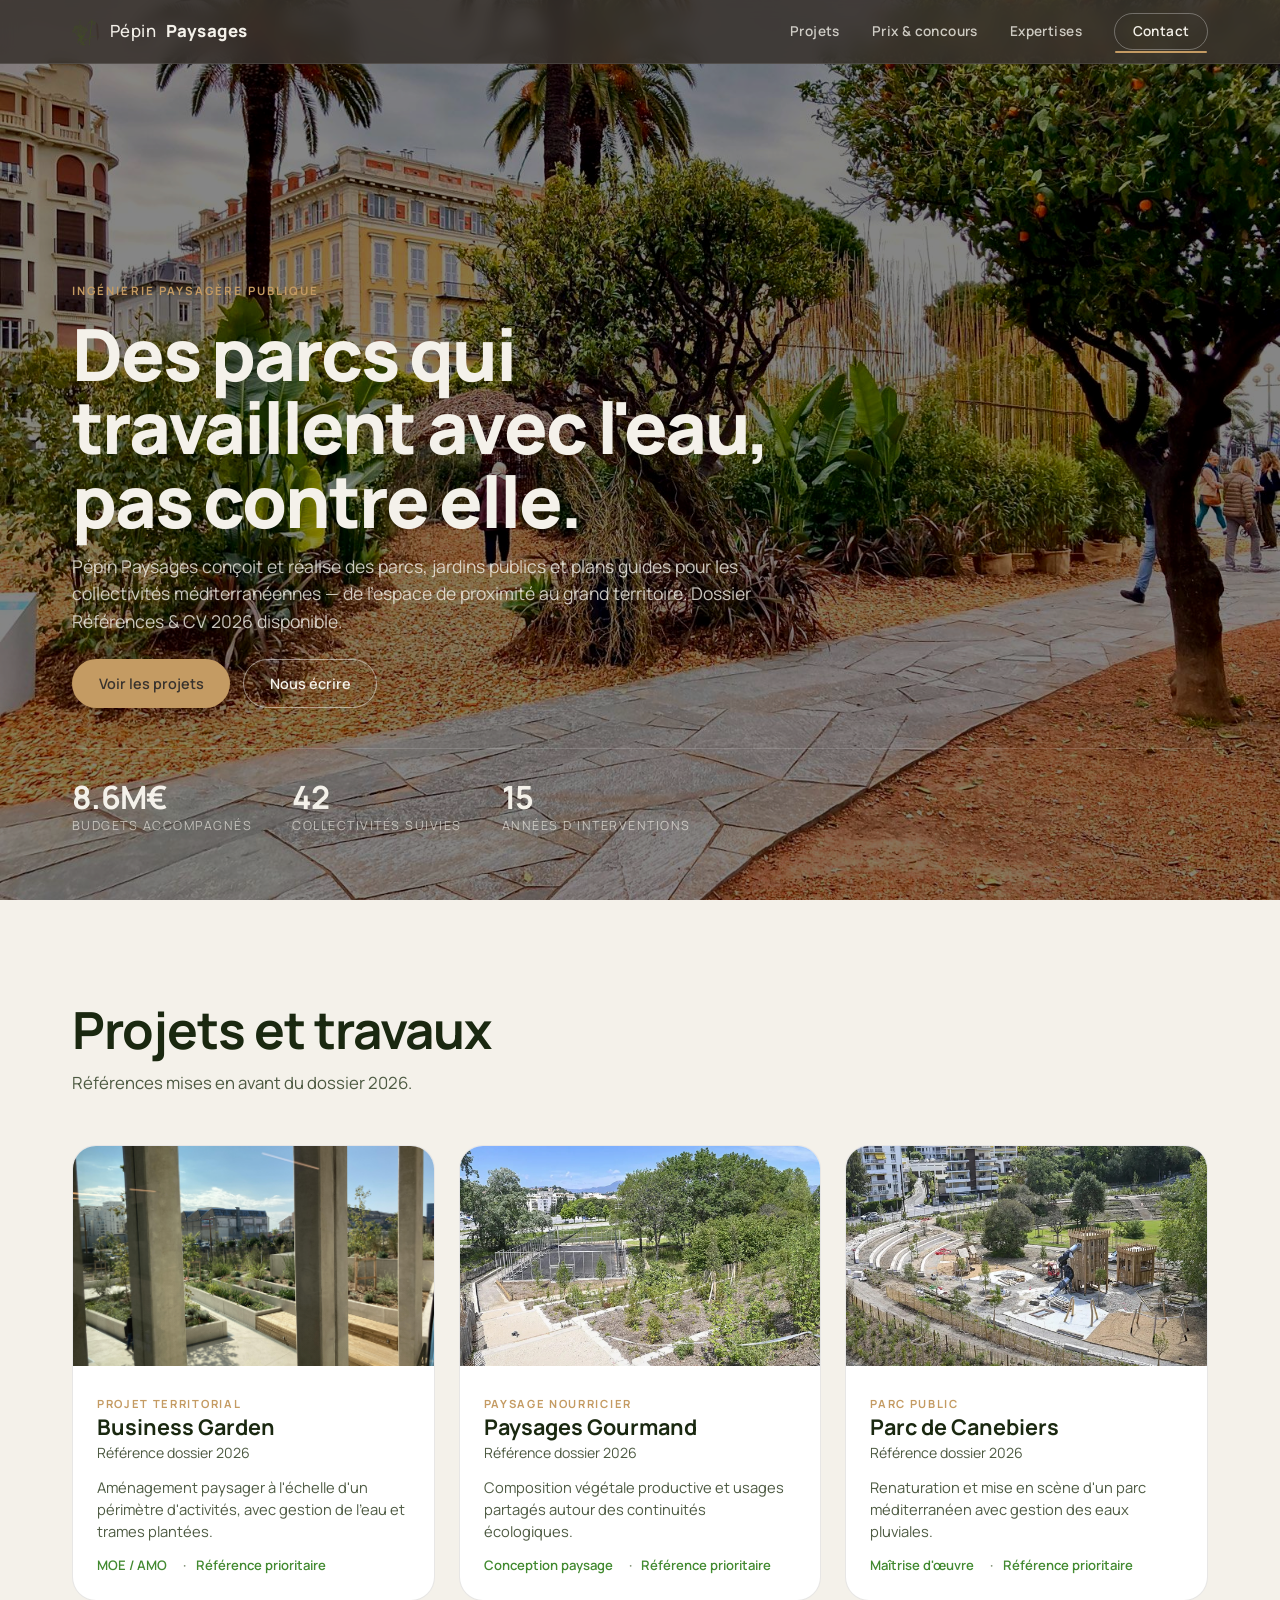
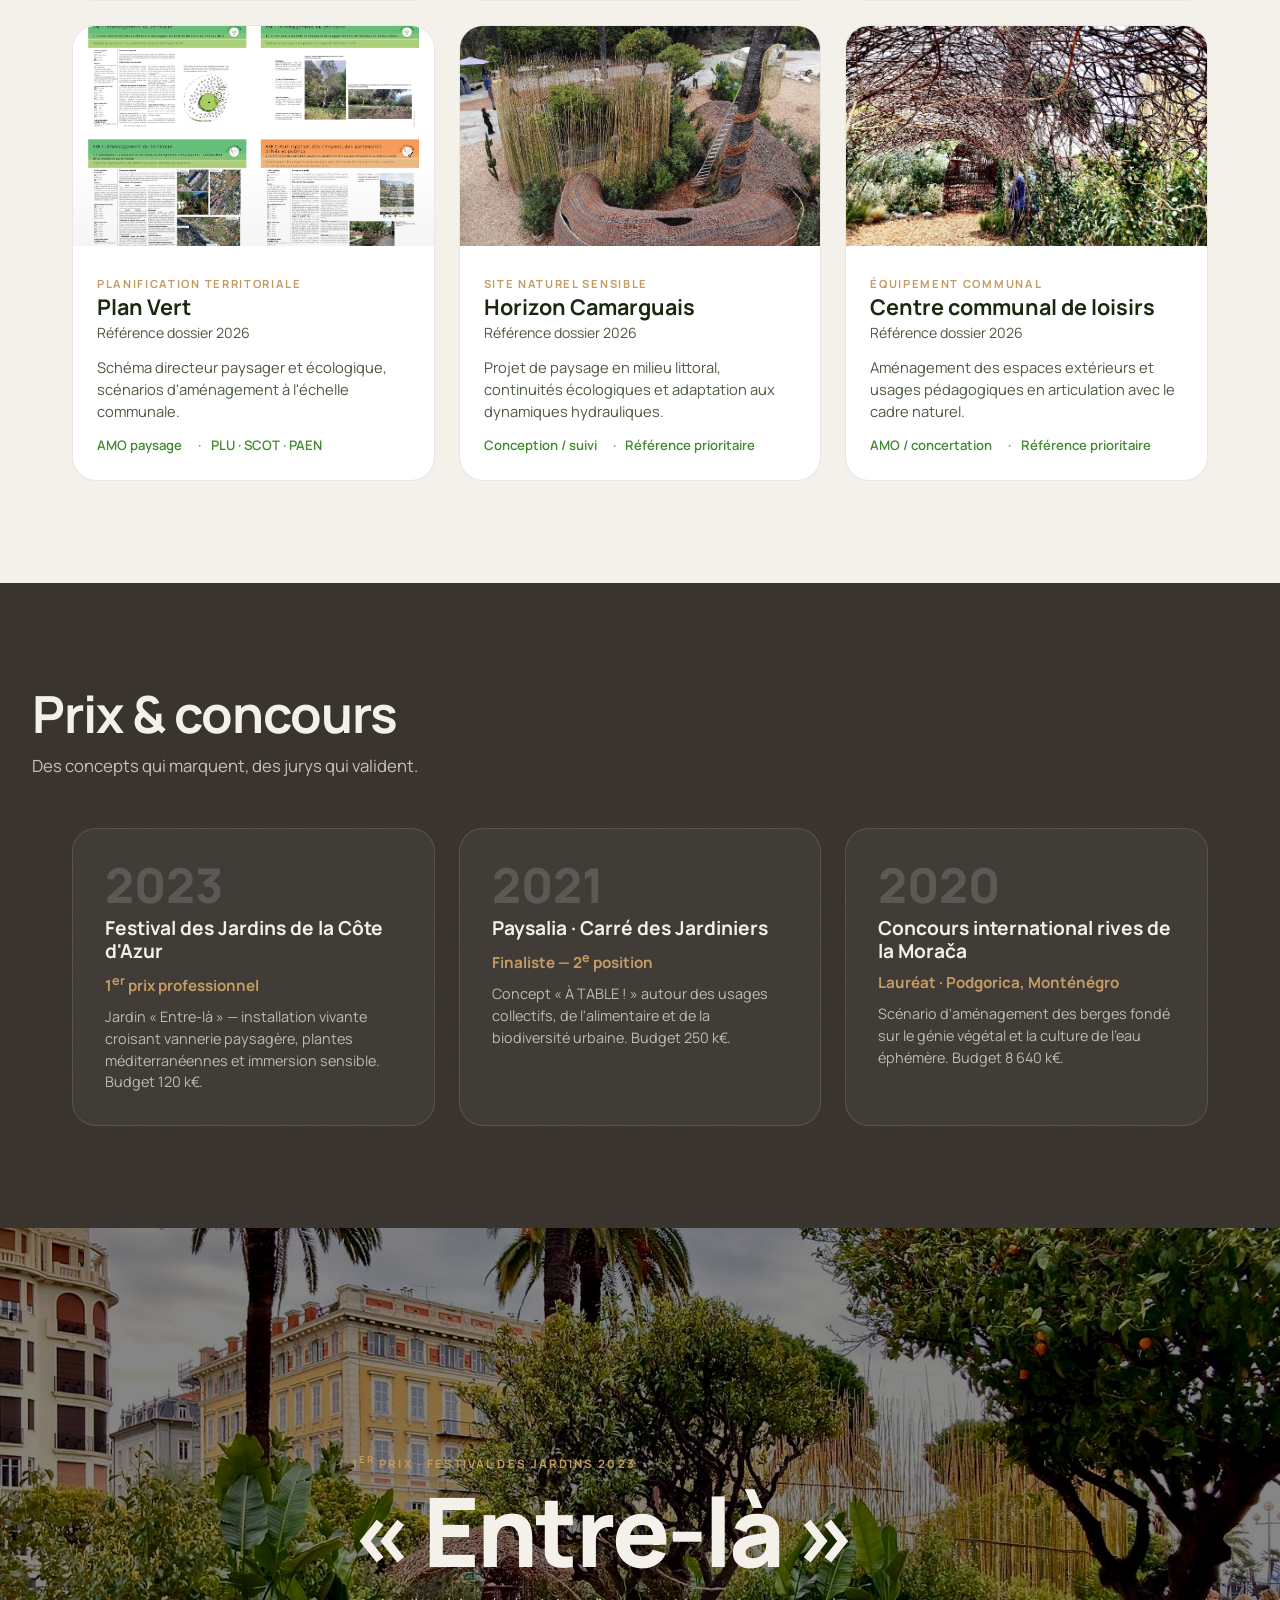
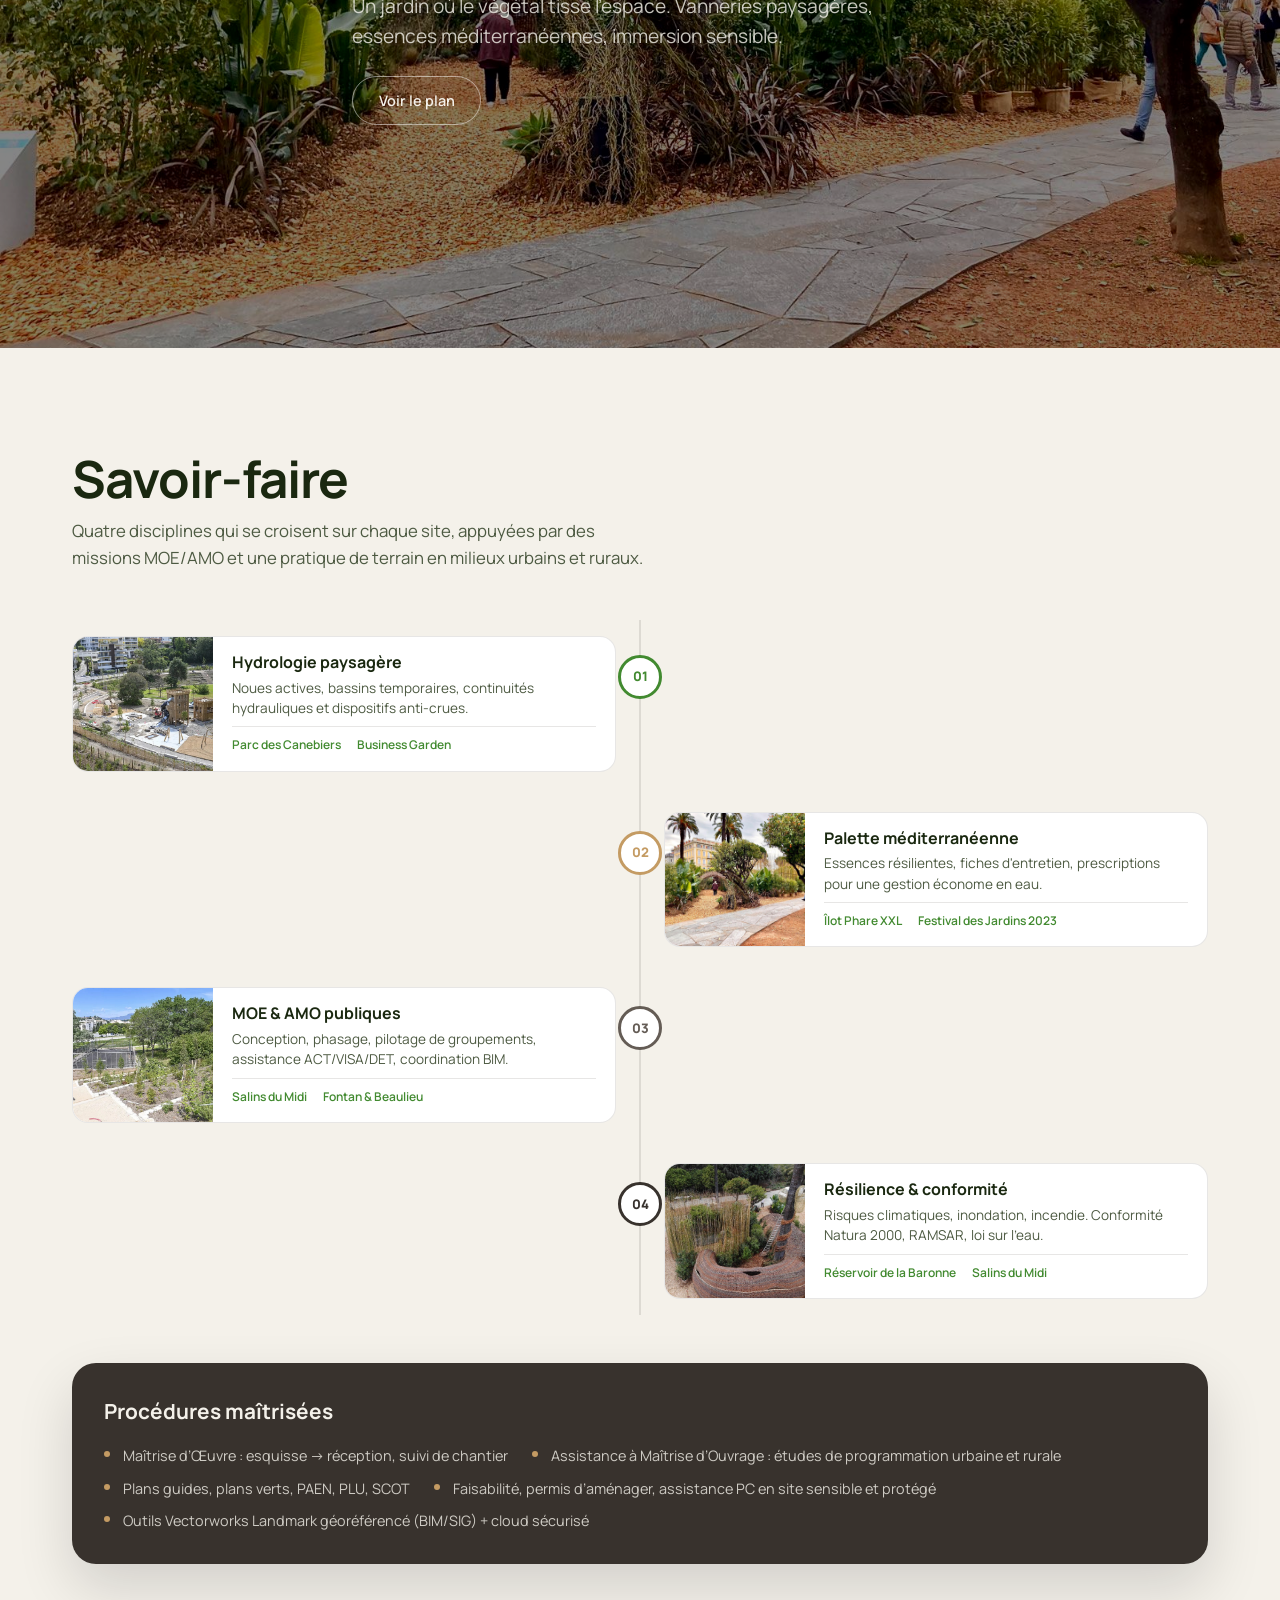
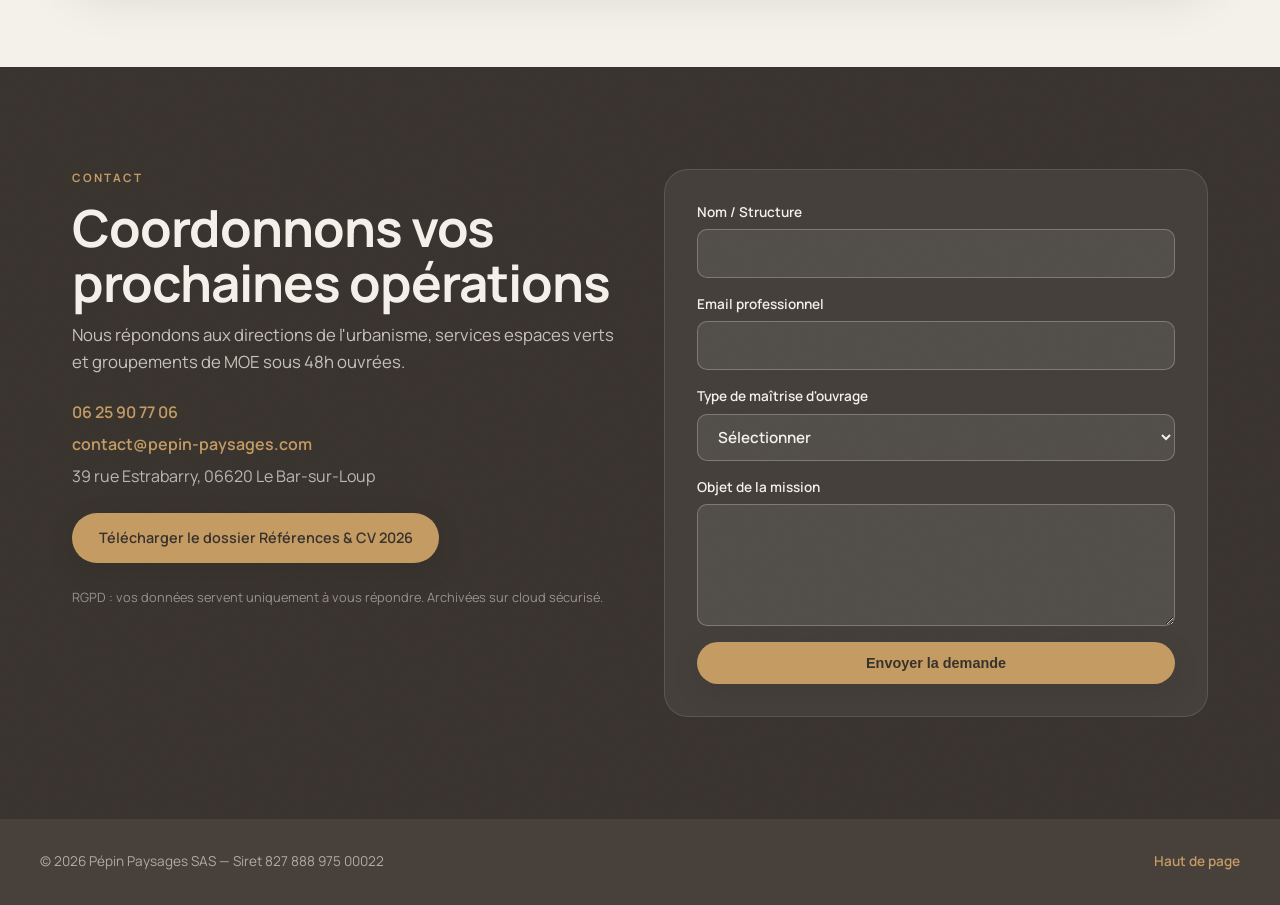
==== commit fa31c78d: "wow-v2: section projets -> 'Projets et travaux' + 6 références mises en avant" ====
--- a/index.html
+++ b/index.html
@@ -71,55 +71,55 @@
 <!-- Projets -->
 <section class="sec" id="projets">
   <div class="sec-head">
-    <h2 class="sec-title">Projets réalisés</h2>
-    <p class="sec-desc">De la place de quartier au plan guide territorial. Chaque projet est&nbsp;suivi de la conception à la&nbsp;réception.</p>
+    <h2 class="sec-title">Projets et travaux</h2>
+    <p class="sec-desc">Références mises en avant du dossier 2026.</p>
   </div>
 
   <div class="projects" id="projectsGrid">
     <article class="project" data-type="moe">
       <figure class="project-fig">
-        <img src="assets/images/projects/canebiers.jpg" alt="Parc des Canebiers, Cagnes-sur-Mer" loading="lazy" />
-      </figure>
-      <div class="project-body">
-        <span class="project-tag">MOE complète</span>
-        <h3 class="project-name">Parc des Canebiers</h3>
-        <p class="project-loc">Cagnes-sur-Mer · 2,7&nbsp;ha</p>
-        <p class="project-desc">Berges actives, continuités écologiques et dispositif anti-crues. Renaturation complète d'un&nbsp;parc&nbsp;public.</p>
-        <ul class="project-meta">
-          <li>Mandataire paysage</li>
-          <li>Travaux 3,4 M€</li>
+        <img src="assets/images/projects/business-garden.jpg" alt="Business Garden, Marseille" loading="lazy" />
+      </figure>
+      <div class="project-body">
+        <span class="project-tag">Projet territorial</span>
+        <h3 class="project-name">Business Garden</h3>
+        <p class="project-loc">Référence dossier 2026</p>
+        <p class="project-desc">Aménagement paysager à l'échelle d'un périmètre d'activités, avec gestion de l'eau et trames plantées.</p>
+        <ul class="project-meta">
+          <li>MOE / AMO</li>
+          <li>Référence prioritaire</li>
         </ul>
       </div>
     </article>
 
     <article class="project" data-type="moe">
       <figure class="project-fig">
-        <img src="assets/images/projects/business-garden.jpg" alt="Business Garden, Marseille" loading="lazy" />
-      </figure>
-      <div class="project-body">
-        <span class="project-tag">Campus tertiaire</span>
-        <h3 class="project-name">Business Garden</h3>
-        <p class="project-loc">Marseille · 29&nbsp;ha</p>
-        <p class="project-desc">Stratégie eau et végétation sur le périmètre Euroméditerranée. Phase PRO/ACT en&nbsp;cours.</p>
-        <ul class="project-meta">
-          <li>MOE paysage</li>
-          <li>PRO · ACT</li>
+        <img src="assets/images/projects/euromed.jpg" alt="Îlot Phare XXL, Euromed Marseille" loading="lazy" />
+      </figure>
+      <div class="project-body">
+        <span class="project-tag">Paysage nourricier</span>
+        <h3 class="project-name">Paysages Gourmand</h3>
+        <p class="project-loc">Référence dossier 2026</p>
+        <p class="project-desc">Composition végétale productive et usages partagés autour des continuités écologiques.</p>
+        <ul class="project-meta">
+          <li>Conception paysage</li>
+          <li>Référence prioritaire</li>
         </ul>
       </div>
     </article>
 
     <article class="project" data-type="moe">
       <figure class="project-fig">
-        <img src="assets/images/projects/euromed.jpg" alt="Îlot Phare XXL, Euromed Marseille" loading="lazy" />
-      </figure>
-      <div class="project-body">
-        <span class="project-tag">Cœur d'îlot public</span>
-        <h3 class="project-name">Îlot Phare XXL</h3>
-        <p class="project-loc">Euromed Marseille</p>
-        <p class="project-desc">Verger méditerranéen, gestion différenciée, plan lumière compatible faune. Livré&nbsp;en&nbsp;2025.</p>
-        <ul class="project-meta">
-          <li>Paysage & éclairage</li>
-          <li>Livré 2025</li>
+        <img src="assets/images/projects/canebiers.jpg" alt="Parc de Canebiers" loading="lazy" />
+      </figure>
+      <div class="project-body">
+        <span class="project-tag">Parc public</span>
+        <h3 class="project-name">Parc de Canebiers</h3>
+        <p class="project-loc">Référence dossier 2026</p>
+        <p class="project-desc">Renaturation et mise en scène d'un parc méditerranéen avec gestion des eaux pluviales.</p>
+        <ul class="project-meta">
+          <li>Maîtrise d'œuvre</li>
+          <li>Référence prioritaire</li>
         </ul>
       </div>
     </article>
@@ -130,44 +130,44 @@
       </figure>
       <div class="project-body">
         <span class="project-tag">Planification territoriale</span>
-        <h3 class="project-name">Fontan & Beaulieu</h3>
-        <p class="project-loc">Alpes-Maritimes</p>
-        <p class="project-desc">Plans verts 2050 — schéma directeur de l'eau, fiches techniques micro-centralités. Diagnostic +&nbsp;scénarios.</p>
+        <h3 class="project-name">Plan Vert</h3>
+        <p class="project-loc">Référence dossier 2026</p>
+        <p class="project-desc">Schéma directeur paysager et écologique, scénarios d'aménagement à l'échelle communale.</p>
         <ul class="project-meta">
           <li>AMO paysage</li>
-          <li>Diagnostic & scénarios</li>
+          <li>PLU · SCOT · PAEN</li>
         </ul>
       </div>
     </article>
 
     <article class="project" data-type="moe">
       <figure class="project-fig">
-        <img src="assets/images/festival/festival-2.jpg" alt="Salins du Midi, Aigues-Mortes" loading="lazy" />
-      </figure>
-      <div class="project-body">
-        <span class="project-tag">Site classé RAMSAR</span>
-        <h3 class="project-name">Salins du Midi</h3>
-        <p class="project-loc">Aigues-Mortes · 5&nbsp;ha</p>
-        <p class="project-desc">Reconfiguration des parcours visiteurs sur un site sensible. Gestion des eaux saumâtres, respect RAMSAR.</p>
-        <ul class="project-meta">
-          <li>MOE paysage</li>
-          <li>Site classé</li>
+        <img src="assets/images/festival/festival-2.jpg" alt="Horizon Camarguais" loading="lazy" />
+      </figure>
+      <div class="project-body">
+        <span class="project-tag">Site naturel sensible</span>
+        <h3 class="project-name">Horizon Camarguais</h3>
+        <p class="project-loc">Référence dossier 2026</p>
+        <p class="project-desc">Projet de paysage en milieu littoral, continuités écologiques et adaptation aux dynamiques hydrauliques.</p>
+        <ul class="project-meta">
+          <li>Conception / suivi</li>
+          <li>Référence prioritaire</li>
         </ul>
       </div>
     </article>
 
     <article class="project" data-type="amo">
       <figure class="project-fig">
-        <img src="assets/images/festival/festival-3.jpg" alt="Réservoir de la Baronne, La Gaude" loading="lazy" />
-      </figure>
-      <div class="project-body">
-        <span class="project-tag">Infrastructure eau potable</span>
-        <h3 class="project-name">Réservoir de la Baronne</h3>
-        <p class="project-loc">La Gaude</p>
-        <p class="project-desc">AMO paysage pour la Métropole Nice Côte d'Azur. Intégration paysagère d'un&nbsp;réservoir stratégique.</p>
-        <ul class="project-meta">
-          <li>AMO paysage</li>
-          <li>Métropole NCA</li>
+        <img src="assets/images/festival/festival-3.jpg" alt="Centre communal de loisirs" loading="lazy" />
+      </figure>
+      <div class="project-body">
+        <span class="project-tag">Équipement communal</span>
+        <h3 class="project-name">Centre communal de loisirs</h3>
+        <p class="project-loc">Référence dossier 2026</p>
+        <p class="project-desc">Aménagement des espaces extérieurs et usages pédagogiques en articulation avec le cadre naturel.</p>
+        <ul class="project-meta">
+          <li>AMO / concertation</li>
+          <li>Référence prioritaire</li>
         </ul>
       </div>
     </article>
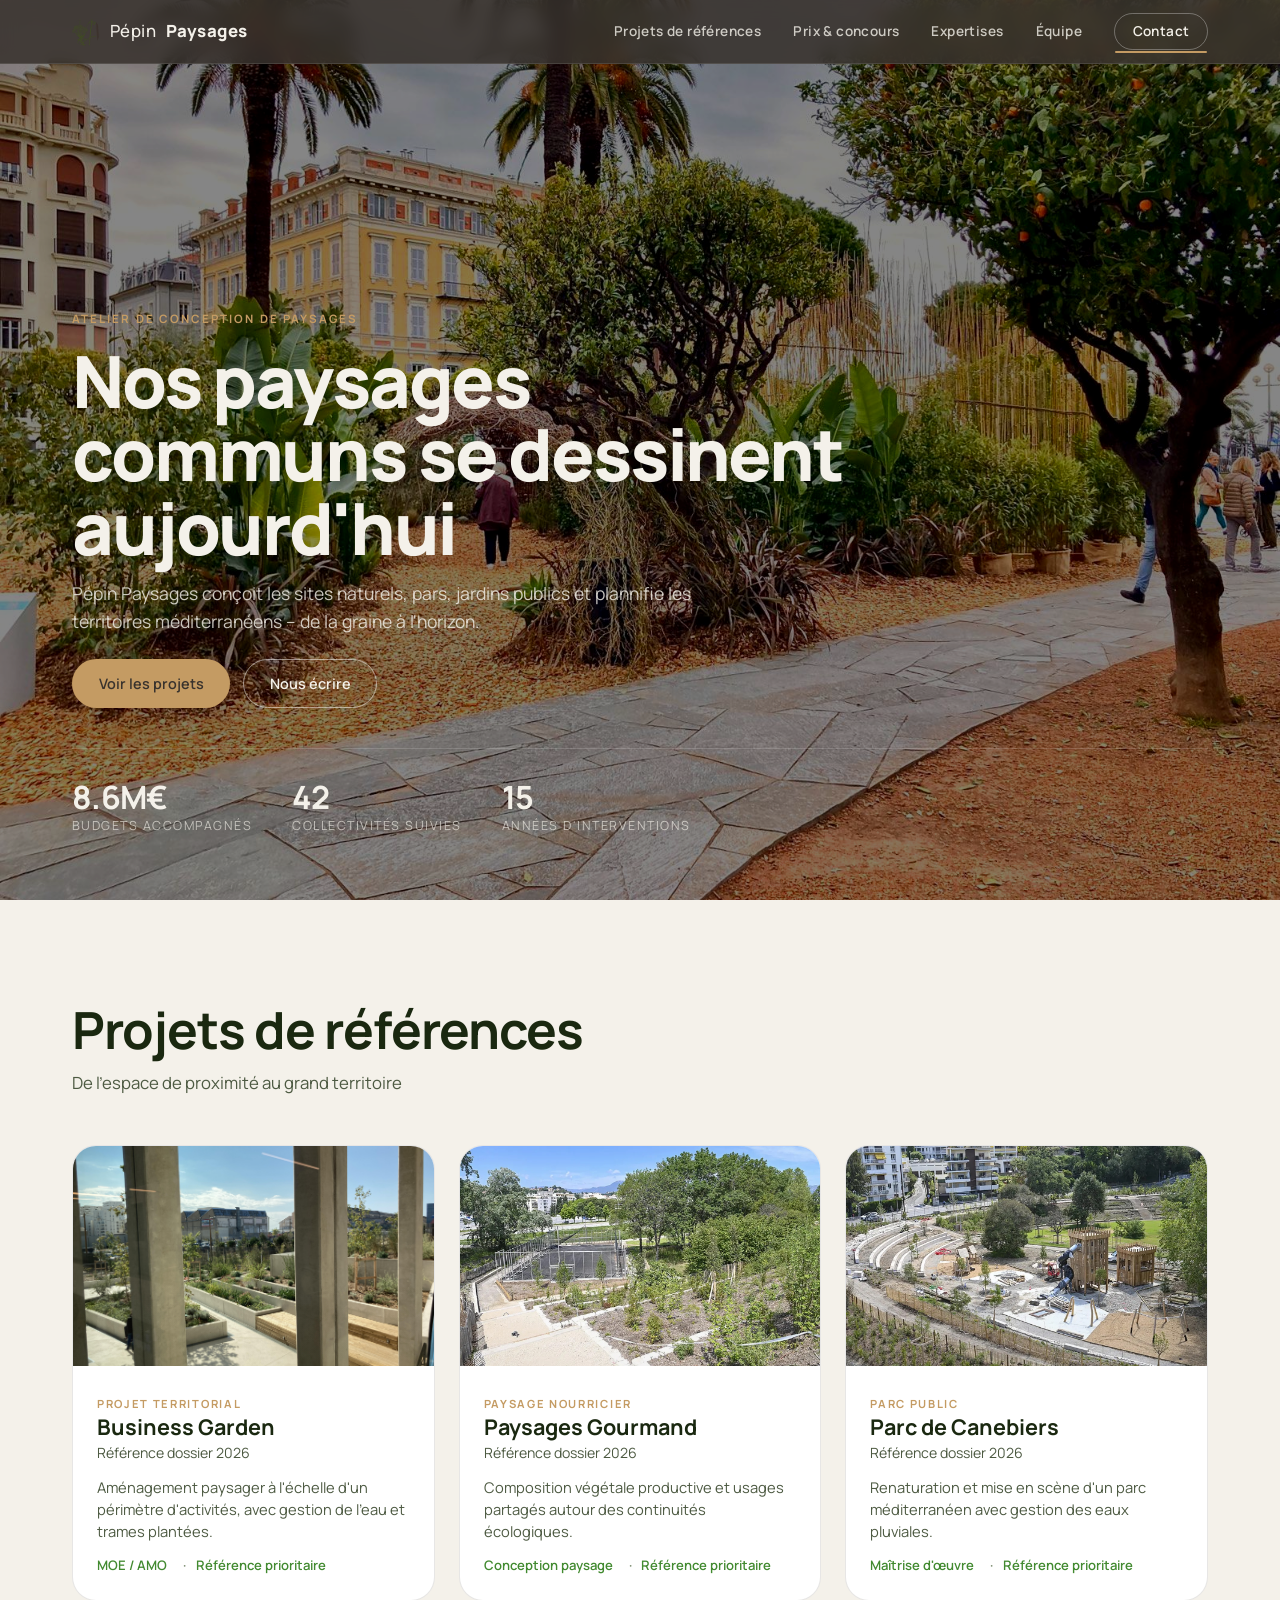
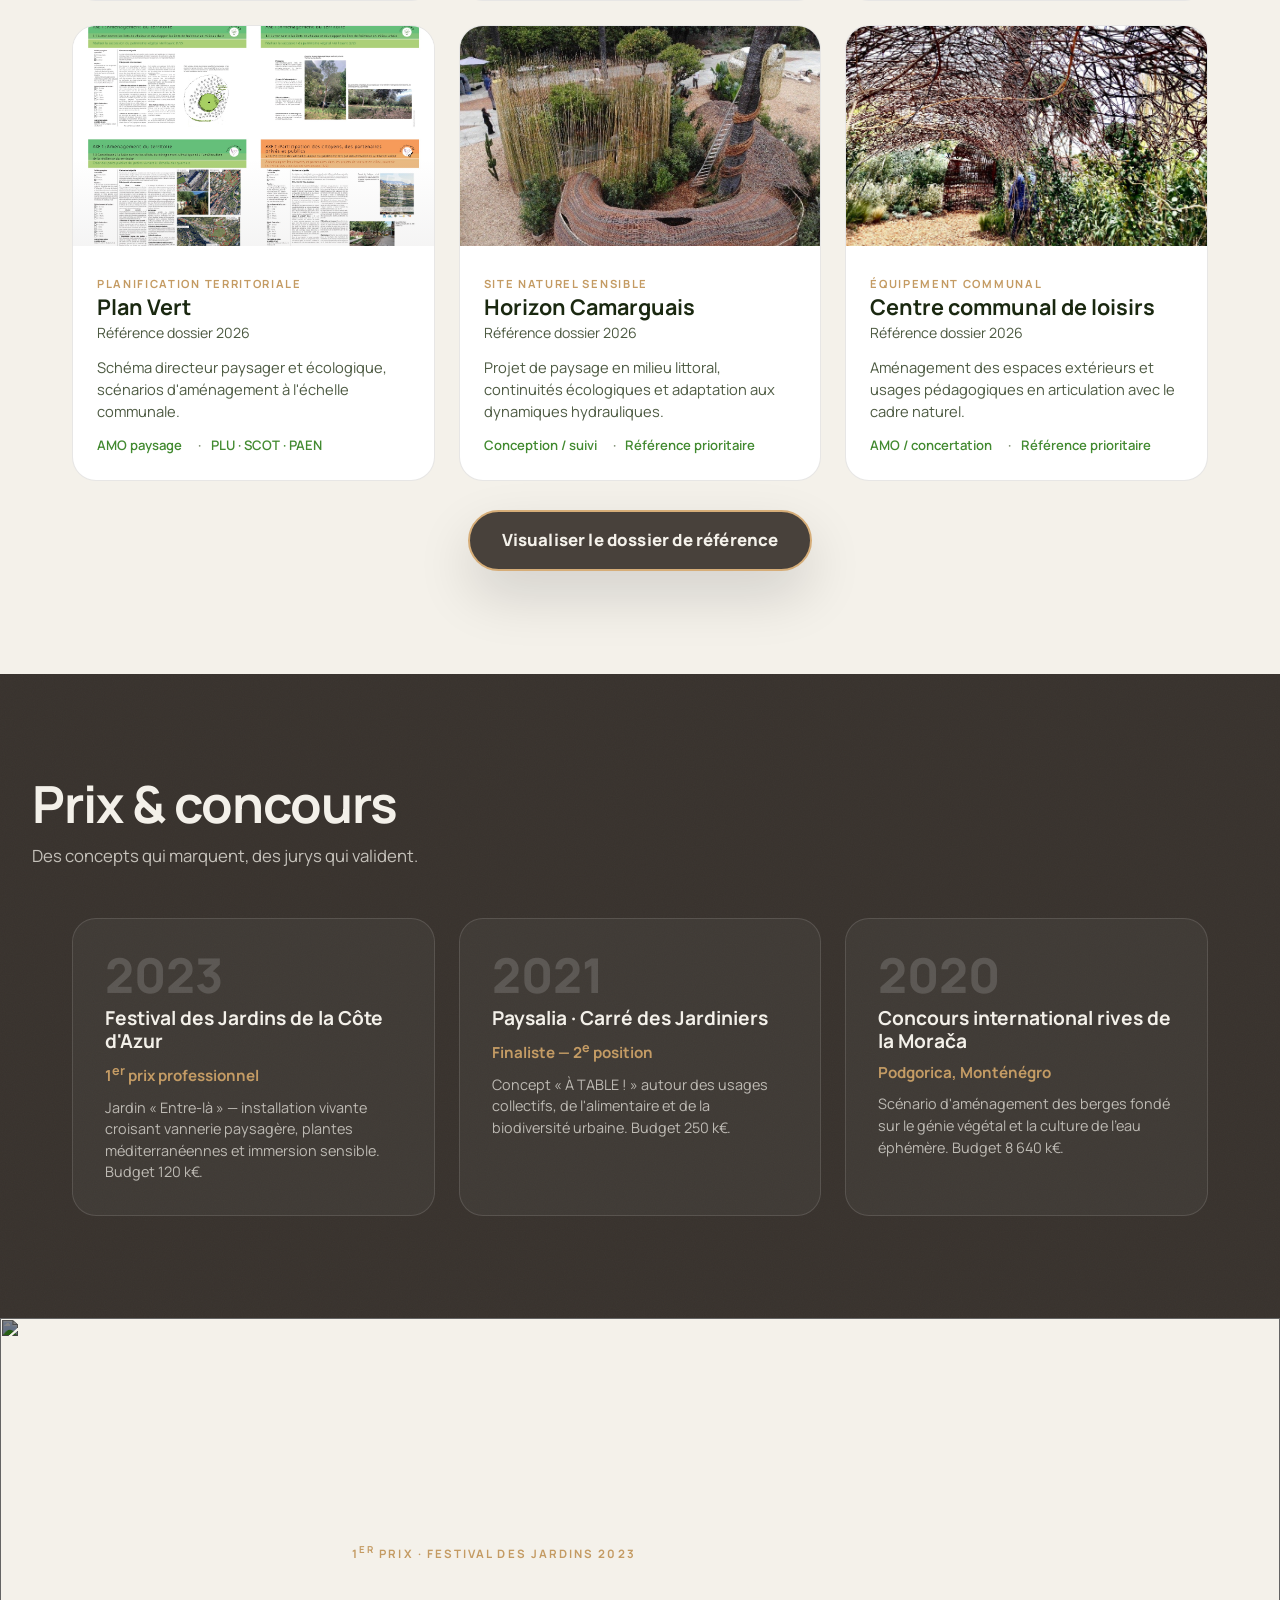
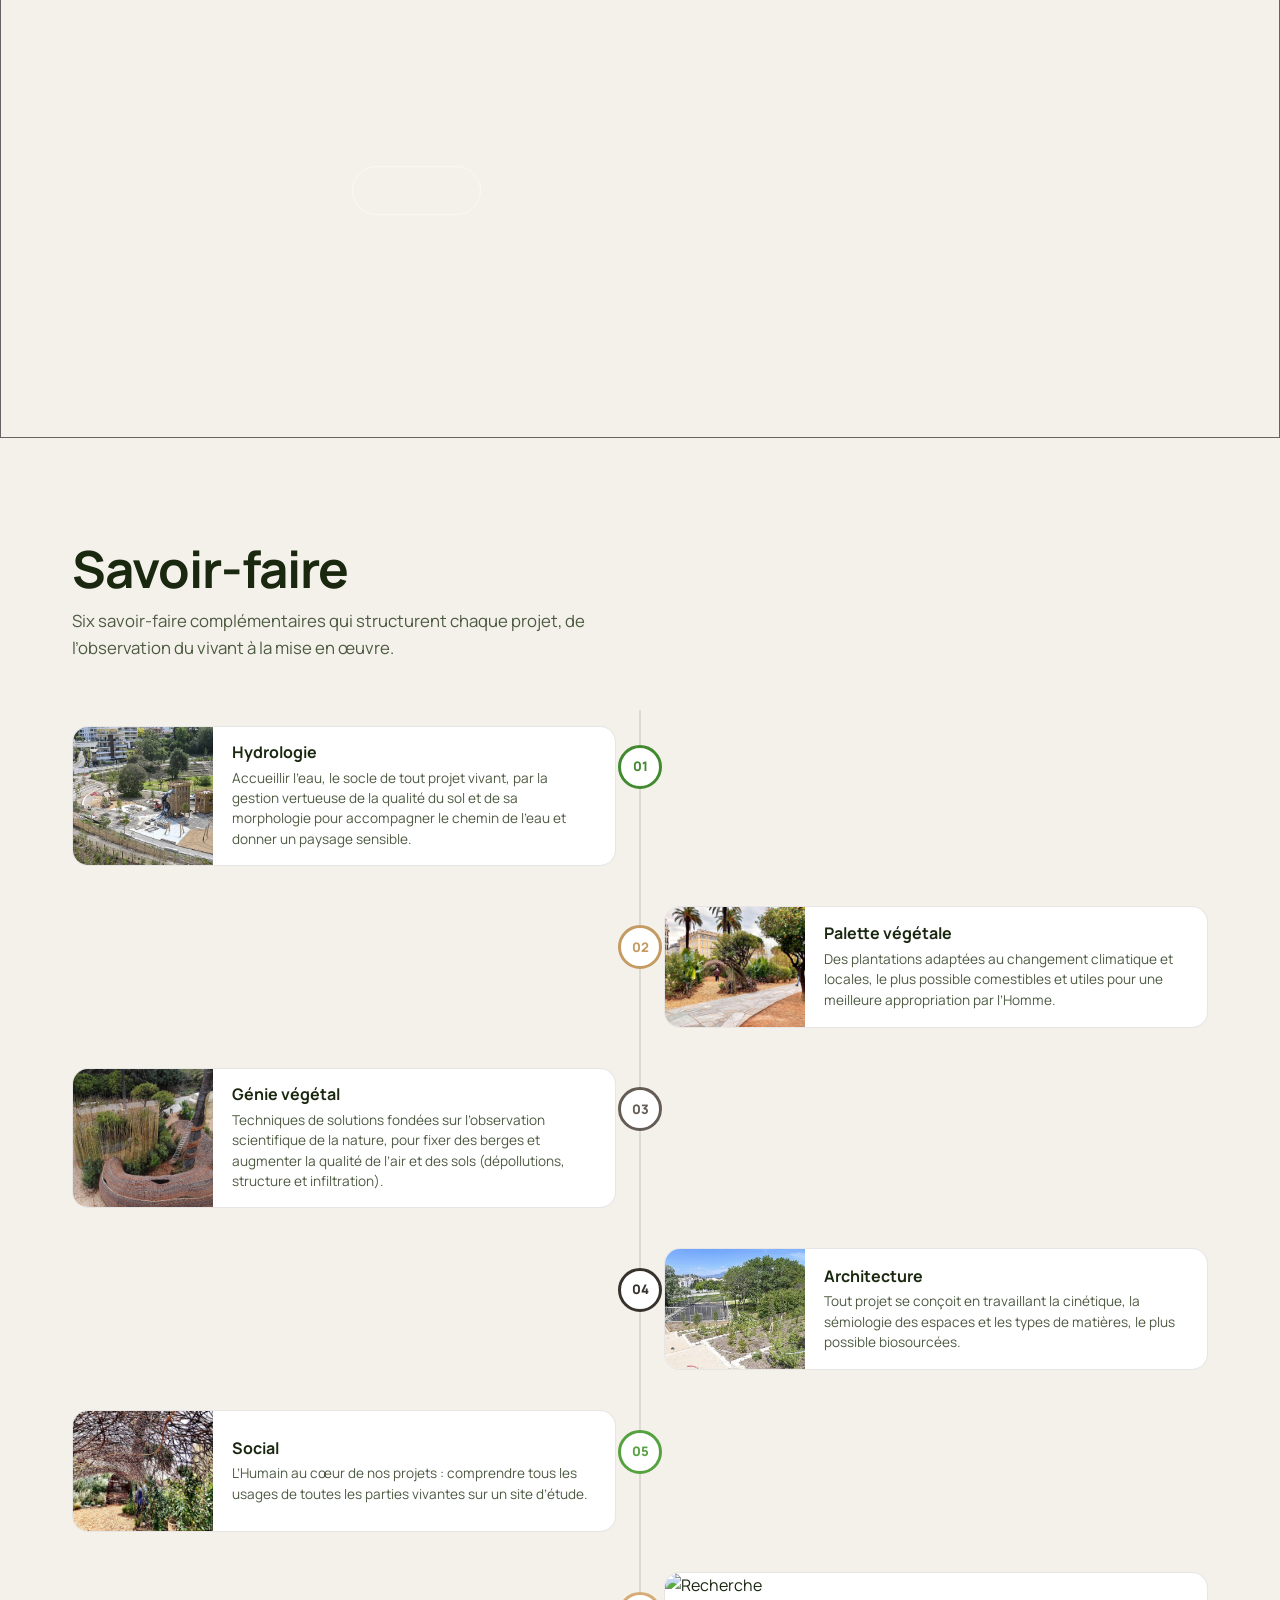
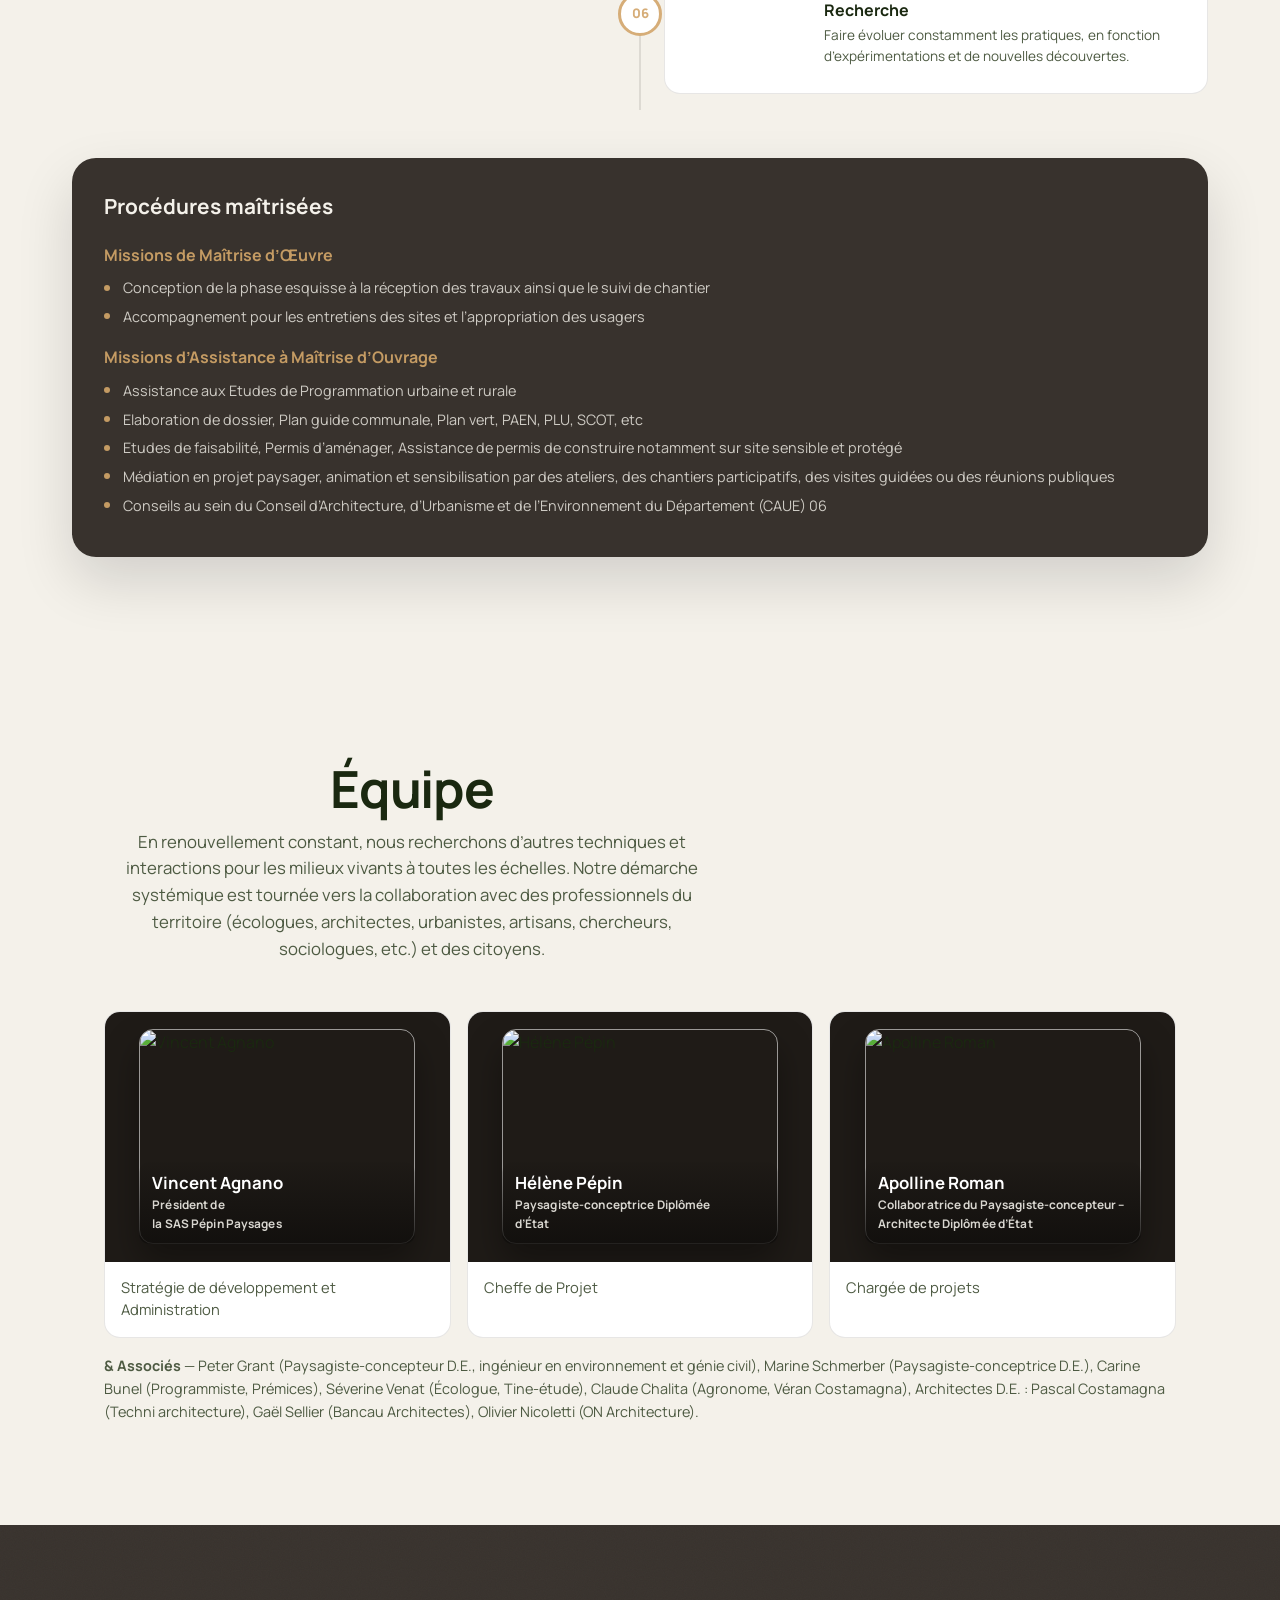
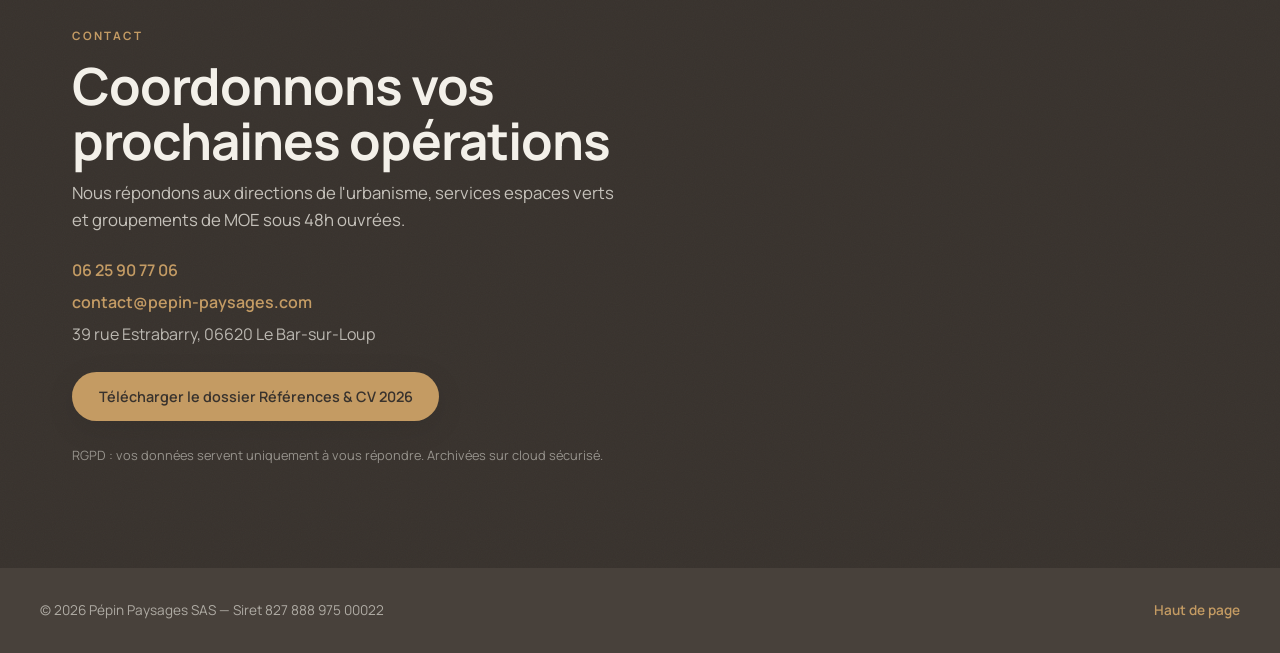
==== commit b4162d05: "wow-v2: section équipe (photos + overlays), contact simplifié sans formulaire" ====
--- a/index.html
+++ b/index.html
@@ -22,9 +22,10 @@
       Pépin <em>Paysages</em>
     </a>
     <nav class="nav-links" id="navLinks">
-      <a href="#projets" class="nav-link">Projets</a>
+      <a href="#projets" class="nav-link">Projets de références</a>
       <a href="#prix" class="nav-link">Prix & concours</a>
       <a href="#expertises" class="nav-link">Expertises</a>
+      <a href="#equipe" class="nav-link">Équipe</a>
       <a href="#contact" class="nav-link nav-cta">Contact</a>
     </nav>
     <button class="nav-toggle" id="menuBtn" aria-label="Menu" aria-expanded="false">
@@ -43,9 +44,9 @@
   </figure>
   <div class="hero-body">
     <div class="hero-text">
-      <p class="hero-label">Ingénierie paysagère publique</p>
-      <h1 class="hero-title">Des parcs qui travaillent&nbsp;avec l'eau, pas contre elle.</h1>
-      <p class="hero-lead">Pépin Paysages conçoit et réalise des parcs, jardins publics et plans guides pour les collectivités méditerranéennes — de l'espace de proximité au&nbsp;grand territoire. Dossier Références & CV 2026 disponible.</p>
+      <p class="hero-label">Atelier de conception de paysages</p>
+      <h1 class="hero-title">Nos paysages communs se dessinent aujourd'hui</h1>
+      <p class="hero-lead">Pépin Paysages conçoit les sites naturels, pars, jardins publics et plannifie les territoires méditerranéens – de la graine à l'horizon.</p>
       <div class="hero-cta">
         <a href="#projets" class="btn btn-primary">Voir les projets</a>
         <a href="#contact" class="btn btn-outline">Nous écrire</a>
@@ -71,8 +72,8 @@
 <!-- Projets -->
 <section class="sec" id="projets">
   <div class="sec-head">
-    <h2 class="sec-title">Projets et travaux</h2>
-    <p class="sec-desc">Références mises en avant du dossier 2026.</p>
+    <h2 class="sec-title">Projets de références</h2>
+    <p class="sec-desc">De l'espace de proximité au grand territoire</p>
   </div>
 
   <div class="projects" id="projectsGrid">
@@ -171,6 +172,10 @@
         </ul>
       </div>
     </article>
+  </div>
+
+  <div class="project-ref-cta">
+    <a href="assets/docs/PEPIN PAYSAGES - Références&amp;CV complet.pdf#page=5" class="btn btn-primary" target="_blank" rel="noopener noreferrer">Visualiser le dossier de référence</a>
   </div>
 </section>
 
@@ -202,7 +207,7 @@
       <time class="award-year">2020</time>
       <div class="award-body">
         <h3 class="award-name">Concours international rives de la Morača</h3>
-        <p class="award-rank">Lauréat · Podgorica, Monténégro</p>
+        <p class="award-rank">Podgorica, Monténégro</p>
         <p class="award-desc">Scénario d'aménagement des berges fondé sur le génie végétal et la culture de l'eau éphémère. Budget 8&nbsp;640&nbsp;k€.</p>
       </div>
     </li>
@@ -212,7 +217,7 @@
 <!-- Festival highlight -->
 <section class="sec sec-festival" id="festival">
   <figure class="festival-fig" aria-hidden="true">
-    <img src="assets/images/festival/festival-1.jpg" alt="" loading="lazy" />
+    <img src="assets/images/drone festival des paysages cote azur.jpg" alt="" loading="lazy" />
     <div class="festival-shade"></div>
   </figure>
   <div class="festival-body">
@@ -227,7 +232,7 @@
 <section class="sec" id="expertises">
   <div class="sec-head">
     <h2 class="sec-title">Savoir-faire</h2>
-    <p class="sec-desc">Quatre disciplines qui se croisent sur chaque site, appuyées par des missions MOE/AMO et une pratique de terrain en milieux urbains et ruraux.</p>
+    <p class="sec-desc">Six savoir-faire complémentaires qui structurent chaque projet, de l’observation du vivant à la mise en œuvre.</p>
   </div>
 
   <div class="skill-vistimeline">
@@ -239,15 +244,11 @@
       </div>
       <div class="vt-card">
         <figure class="vt-fig">
-          <img src="assets/images/projects/canebiers.jpg" alt="Parc des Canebiers" loading="lazy" />
-        </figure>
-        <div class="vt-body">
-          <h3 class="vt-name">Hydrologie paysagère</h3>
-          <p class="vt-desc">Noues actives, bassins temporaires, continuités hydrauliques et dispositifs anti-crues.</p>
-          <div class="vt-refs">
-            <span>Parc des Canebiers</span>
-            <span>Business Garden</span>
-          </div>
+          <img src="assets/images/projects/canebiers.jpg" alt="Hydrologie paysagère" loading="lazy" />
+        </figure>
+        <div class="vt-body">
+          <h3 class="vt-name">Hydrologie</h3>
+          <p class="vt-desc">Accueillir l’eau, le socle de tout projet vivant, par la gestion vertueuse de la qualité du sol et de sa morphologie pour accompagner le chemin de l’eau et donner un paysage sensible.</p>
         </div>
       </div>
     </article>
@@ -258,15 +259,11 @@
       </div>
       <div class="vt-card">
         <figure class="vt-fig">
-          <img src="assets/images/festival/festival-1.jpg" alt="Festival des Jardins 2023" loading="lazy" />
-        </figure>
-        <div class="vt-body">
-          <h3 class="vt-name">Palette méditerranéenne</h3>
-          <p class="vt-desc">Essences résilientes, fiches d'entretien, prescriptions pour une gestion économe en eau.</p>
-          <div class="vt-refs">
-            <span>Îlot Phare XXL</span>
-            <span>Festival des Jardins 2023</span>
-          </div>
+          <img src="assets/images/festival/festival-1.jpg" alt="Palette végétale" loading="lazy" />
+        </figure>
+        <div class="vt-body">
+          <h3 class="vt-name">Palette végétale</h3>
+          <p class="vt-desc">Des plantations adaptées au changement climatique et locales, le plus possible comestibles et utiles pour une meilleure appropriation par l’Homme.</p>
         </div>
       </div>
     </article>
@@ -277,15 +274,11 @@
       </div>
       <div class="vt-card">
         <figure class="vt-fig">
-          <img src="assets/images/projects/euromed.jpg" alt="Îlot Phare XXL, Marseille" loading="lazy" />
-        </figure>
-        <div class="vt-body">
-          <h3 class="vt-name">MOE & AMO publiques</h3>
-          <p class="vt-desc">Conception, phasage, pilotage de groupements, assistance ACT/VISA/DET, coordination BIM.</p>
-          <div class="vt-refs">
-            <span>Salins du Midi</span>
-            <span>Fontan & Beaulieu</span>
-          </div>
+          <img src="assets/images/festival/festival-2.jpg" alt="Génie végétal" loading="lazy" />
+        </figure>
+        <div class="vt-body">
+          <h3 class="vt-name">Génie végétal</h3>
+          <p class="vt-desc">Techniques de solutions fondées sur l’observation scientifique de la nature, pour fixer des berges et augmenter la qualité de l’air et des sols (dépollutions, structure et infiltration).</p>
         </div>
       </div>
     </article>
@@ -296,15 +289,41 @@
       </div>
       <div class="vt-card">
         <figure class="vt-fig">
-          <img src="assets/images/festival/festival-2.jpg" alt="Salins du Midi, Aigues-Mortes" loading="lazy" />
-        </figure>
-        <div class="vt-body">
-          <h3 class="vt-name">Résilience & conformité</h3>
-          <p class="vt-desc">Risques climatiques, inondation, incendie. Conformité Natura 2000, RAMSAR, loi sur l'eau.</p>
-          <div class="vt-refs">
-            <span>Réservoir de la Baronne</span>
-            <span>Salins du Midi</span>
-          </div>
+          <img src="assets/images/projects/euromed.jpg" alt="Architecture" loading="lazy" />
+        </figure>
+        <div class="vt-body">
+          <h3 class="vt-name">Architecture</h3>
+          <p class="vt-desc">Tout projet se conçoit en travaillant la cinétique, la sémiologie des espaces et les types de matières, le plus possible biosourcées.</p>
+        </div>
+      </div>
+    </article>
+
+    <article class="vt-node vt-left">
+      <div class="vt-dot" style="--vt-clr: var(--mineral-light);">
+        <span>05</span>
+      </div>
+      <div class="vt-card">
+        <figure class="vt-fig">
+          <img src="assets/images/festival/festival-3.jpg" alt="Social" loading="lazy" />
+        </figure>
+        <div class="vt-body">
+          <h3 class="vt-name">Social</h3>
+          <p class="vt-desc">L’Humain au cœur de nos projets : comprendre tous les usages de toutes les parties vivantes sur un site d’étude.</p>
+        </div>
+      </div>
+    </article>
+
+    <article class="vt-node vt-right">
+      <div class="vt-dot" style="--vt-clr: var(--sand-light);">
+        <span>06</span>
+      </div>
+      <div class="vt-card">
+        <figure class="vt-fig">
+          <img src="assets/images/drone festival des paysages cote azur.jpg" alt="Recherche" loading="lazy" />
+        </figure>
+        <div class="vt-body">
+          <h3 class="vt-name">Recherche</h3>
+          <p class="vt-desc">Faire évoluer constamment les pratiques, en fonction d’expérimentations et de nouvelles découvertes.</p>
         </div>
       </div>
     </article>
@@ -312,14 +331,69 @@
 
   <aside class="procedures">
     <h3>Procédures maîtrisées</h3>
+    <h4>Missions de Maîtrise d’Œuvre</h4>
     <ul>
-      <li>Maîtrise d’Œuvre : esquisse → réception, suivi de chantier</li>
-      <li>Assistance à Maîtrise d’Ouvrage : études de programmation urbaine et rurale</li>
-      <li>Plans guides, plans verts, PAEN, PLU, SCOT</li>
-      <li>Faisabilité, permis d’aménager, assistance PC en site sensible et protégé</li>
-      <li>Outils Vectorworks Landmark géoréférencé (BIM/SIG) + cloud sécurisé</li>
+      <li>Conception de la phase esquisse à la réception des travaux ainsi que le suivi de chantier</li>
+      <li>Accompagnement pour les entretiens des sites et l’appropriation des usagers</li>
+    </ul>
+
+    <h4>Missions d’Assistance à Maîtrise d’Ouvrage</h4>
+    <ul>
+      <li>Assistance aux Etudes de Programmation urbaine et rurale</li>
+      <li>Elaboration de dossier, Plan guide communale, Plan vert, PAEN, PLU, SCOT, etc</li>
+      <li>Etudes de faisabilité, Permis d’aménager, Assistance de permis de construire notamment sur site sensible et protégé</li>
+      <li>Médiation en projet paysager, animation et sensibilisation par des ateliers, des chantiers participatifs, des visites guidées ou des réunions publiques</li>
+      <li>Conseils au sein du Conseil d’Architecture, d’Urbanisme et de l’Environnement du Département (CAUE) 06</li>
     </ul>
   </aside>
+</section>
+
+<!-- Équipe -->
+<section class="sec" id="equipe">
+  <div class="sec-head">
+    <h2 class="sec-title">Équipe</h2>
+    <p class="sec-desc">En renouvellement constant, nous recherchons d’autres techniques et interactions pour les milieux vivants à toutes les échelles. Notre démarche systémique est tournée vers la collaboration avec des professionnels du territoire (écologues, architectes, urbanistes, artisans, chercheurs, sociologues, etc.) et des citoyens.</p>
+  </div>
+
+  <div class="team-grid">
+    <article class="team-card">
+      <figure class="team-fig">
+        <img class="team-img-bg" src="assets/images/references-extracted/image4.jpeg" alt="" aria-hidden="true" loading="lazy" />
+        <img class="team-img-fg" src="assets/images/references-extracted/image4.jpeg" alt="Vincent Agnano" loading="lazy" />
+        <figcaption class="team-overlay">
+          <h3 class="team-name">Vincent Agnano</h3>
+          <p class="team-role">Président de<br>la SAS Pépin Paysages</p>
+        </figcaption>
+      </figure>
+      <p class="team-desc">Stratégie de développement et<br>Administration</p>
+    </article>
+
+    <article class="team-card">
+      <figure class="team-fig">
+        <img class="team-img-bg" src="assets/images/references-extracted/image2.jpeg" alt="" aria-hidden="true" loading="lazy" />
+        <img class="team-img-fg" src="assets/images/references-extracted/image2.jpeg" alt="Hélène Pépin" loading="lazy" />
+        <figcaption class="team-overlay">
+          <h3 class="team-name">Hélène Pépin</h3>
+          <p class="team-role">Paysagiste-conceptrice Diplômée<br>d’État</p>
+        </figcaption>
+      </figure>
+      <p class="team-desc">Cheffe de Projet</p>
+    </article>
+
+    <article class="team-card">
+      <figure class="team-fig">
+        <img class="team-img-bg" src="assets/images/references-extracted/image3.jpeg" alt="" aria-hidden="true" loading="lazy" />
+        <img class="team-img-fg" src="assets/images/references-extracted/image3.jpeg" alt="Apolline Roman" loading="lazy" />
+        <figcaption class="team-overlay">
+          <h3 class="team-name">Apolline Roman</h3>
+          <p class="team-role">Collaboratrice du Paysagiste-concepteur – Architecte Diplômée d’État</p>
+        </figcaption>
+      </figure>
+      <p class="team-desc">Chargée de projets</p>
+    </article>
+  </div>
+
+  <p class="team-associes"><strong>&amp; Associés</strong> — Peter Grant (Paysagiste-concepteur D.E., ingénieur en environnement et génie civil), Marine Schmerber (Paysagiste-conceptrice D.E.), Carine Bunel (Programmiste, Prémices), Séverine Venat (Écologue, Tine-étude), Claude Chalita (Agronome, Véran Costamagna), Architectes D.E. : Pascal Costamagna (Techni architecture), Gaël Sellier (Bancau Architectes), Olivier Nicoletti (ON Architecture).</p>
 </section>
 
 <!-- Contact -->
@@ -335,35 +409,10 @@
         <span>39 rue Estrabarry, 06620 Le Bar-sur-Loup</span>
       </address>
       <div class="contact-actions">
-        <a href="assets/docs/references-cv-2026.pdf" class="btn btn-primary" download>Télécharger le dossier Références & CV 2026</a>
+        <a href="assets/docs/PEPIN PAYSAGES - Références&amp;CV complet.pdf" class="btn btn-primary" download>Télécharger le dossier Références & CV 2026</a>
       </div>
       <p class="contact-rgpd">RGPD : vos données servent uniquement à vous répondre. Archivées sur cloud sécurisé.</p>
     </div>
-    <form class="contact-form" id="contactForm" action="mailto:contact@pepin-paysages.com" method="post" enctype="text/plain">
-      <label>
-        Nom / Structure
-        <input type="text" name="nom" required />
-      </label>
-      <label>
-        Email professionnel
-        <input type="email" name="email" required />
-      </label>
-      <label>
-        Type de maîtrise d'ouvrage
-        <select name="profil" required>
-          <option value="">Sélectionner</option>
-          <option>Collectivité / Mairie</option>
-          <option>Métropole / Syndicat</option>
-          <option>Aménageur public</option>
-          <option>Agence d'architecture / MOE</option>
-        </select>
-      </label>
-      <label>
-        Objet de la mission
-        <textarea name="message" rows="4" required></textarea>
-      </label>
-      <button type="submit" class="btn btn-primary">Envoyer la demande</button>
-    </form>
   </div>
 </section>
 
--- a/styles.css
+++ b/styles.css
@@ -450,6 +450,30 @@
   transform: scale(1.06);
 }
 
+.project-ref-cta {
+  margin-top: 1.8rem;
+  display: flex;
+  justify-content: center;
+}
+
+.project-ref-cta .btn {
+  font-weight: 800;
+  font-size: 1.05rem;
+  letter-spacing: 0.01em;
+  padding: 0.95rem 2rem;
+  background: var(--ink-soft);
+  color: var(--calcite);
+  border: 2.5px solid var(--sand-light);
+  box-shadow: var(--shadow-lg);
+}
+
+.project-ref-cta .btn:hover {
+  background: var(--ink);
+  border-color: var(--sand);
+  color: var(--white);
+  transform: translateY(-3px) scale(1.01);
+}
+
 .project-body {
   padding: 1.5rem;
 }
@@ -761,13 +785,25 @@
 .procedures h3 {
   font-size: 1.3rem;
   font-weight: 700;
-  margin-bottom: 1rem;
+  margin-bottom: 1.2rem;
+}
+
+.procedures h4 {
+  font-size: 1rem;
+  font-weight: 700;
+  margin: 1.1rem 0 0.55rem;
+  color: var(--sand);
+}
+
+.procedures h3 + h4 {
+  margin-top: 0.2rem;
 }
 
 .procedures ul {
   display: flex;
-  flex-wrap: wrap;
-  gap: 0.6rem 1.5rem;
+  flex-direction: column;
+  gap: 0.45rem;
+  margin-bottom: 0.5rem;
 }
 
 .procedures li {
@@ -775,6 +811,7 @@
   color: rgba(244,241,234,0.8);
   position: relative;
   padding-left: 1.2rem;
+  line-height: 1.5;
 }
 
 .procedures li::before {
@@ -786,6 +823,125 @@
   height: 6px;
   border-radius: 50%;
   background: var(--sand);
+}
+
+/* ============================================
+   Équipe
+   ============================================ */
+.team-grid {
+  max-width: var(--max-w);
+  margin: 0 auto;
+  padding: 0 clamp(1.25rem, 4vw, 2rem);
+  display: grid;
+  grid-template-columns: repeat(3, minmax(0, 1fr));
+  gap: 1rem;
+}
+
+#equipe .sec-head {
+  text-align: center;
+}
+
+#equipe .sec-desc {
+  margin-left: auto;
+  margin-right: auto;
+}
+
+.team-card {
+  background: var(--white);
+  border: 1px solid var(--line);
+  border-radius: var(--radius);
+  overflow: hidden;
+  box-shadow: var(--shadow-sm);
+  transition: transform 0.25s ease, box-shadow 0.25s ease;
+}
+
+.team-card:hover {
+  transform: translateY(-3px);
+  box-shadow: var(--shadow);
+}
+
+.team-fig {
+  position: relative;
+  height: 250px;
+  overflow: hidden;
+  background: #1f1b17;
+  display: flex;
+  align-items: center;
+  justify-content: center;
+}
+
+.team-img-bg {
+  position: absolute;
+  inset: -10%;
+  width: 120%;
+  height: 120%;
+  object-fit: cover;
+  object-position: center 14%;
+  filter: blur(16px) saturate(1.1) contrast(1.03) brightness(0.72);
+  transform: scale(1.08);
+  z-index: 0;
+}
+
+.team-img-fg {
+  position: relative;
+  z-index: 1;
+  width: 80%;
+  height: 86%;
+  border-radius: 14px;
+  object-fit: cover;
+  object-position: center 14%;
+  box-shadow: 0 18px 34px rgba(0,0,0,0.35);
+  border: 1px solid rgba(255,255,255,0.55);
+  transition: transform 0.4s ease, box-shadow 0.4s ease;
+}
+
+.team-card:hover .team-img-bg {
+  transform: scale(1.12);
+}
+
+.team-card:hover .team-img-fg {
+  transform: scale(1.01);
+  box-shadow: 0 22px 36px rgba(0,0,0,0.42);
+}
+
+.team-overlay {
+  position: absolute;
+  inset: auto 10% 7% 10%;
+  padding: 0.65rem 0.8rem;
+  border-radius: 10px;
+  background: linear-gradient(0deg, rgba(16,14,12,0.86) 0%, rgba(16,14,12,0.05) 100%);
+  z-index: 2;
+}
+
+.team-name {
+  font-size: 1.05rem;
+  font-weight: 700;
+  line-height: 1.2;
+  margin-bottom: 0.2rem;
+  color: var(--white);
+}
+
+.team-role {
+  font-size: 0.74rem;
+  letter-spacing: 0.01em;
+  font-weight: 700;
+  color: rgba(244,241,234,0.88);
+}
+
+.team-desc {
+  font-size: 0.92rem;
+  color: var(--text-soft);
+  line-height: 1.5;
+  padding: 0.9rem 1rem 1rem;
+}
+
+.team-associes {
+  max-width: var(--max-w);
+  margin: 1rem auto 0;
+  padding: 0 clamp(1.25rem, 4vw, 2rem);
+  font-size: 0.9rem;
+  color: var(--text-soft);
+  line-height: 1.6;
 }
 
 /* ============================================
@@ -951,6 +1107,10 @@
   .contact-grid {
     grid-template-columns: 1fr;
     gap: 2rem;
+  }
+
+  .team-grid {
+    grid-template-columns: repeat(2, minmax(0, 1fr));
   }
 
   .projects {
@@ -1008,9 +1168,6 @@
     text-align: center;
   }
 
-  .procedures ul {
-    flex-direction: column;
-  }
 }
 
 @media (max-width: 650px) {
@@ -1044,6 +1201,24 @@
     width: 100%;
     min-height: 140px;
   }
+
+  .team-grid {
+    grid-template-columns: 1fr;
+  }
+
+  .team-fig {
+    height: 235px;
+  }
+
+  .team-img-fg {
+    width: 86%;
+    height: 84%;
+  }
+
+  .team-overlay {
+    inset: auto 7% 6% 7%;
+  }
+
 }
 
 @media (max-width: 480px) {
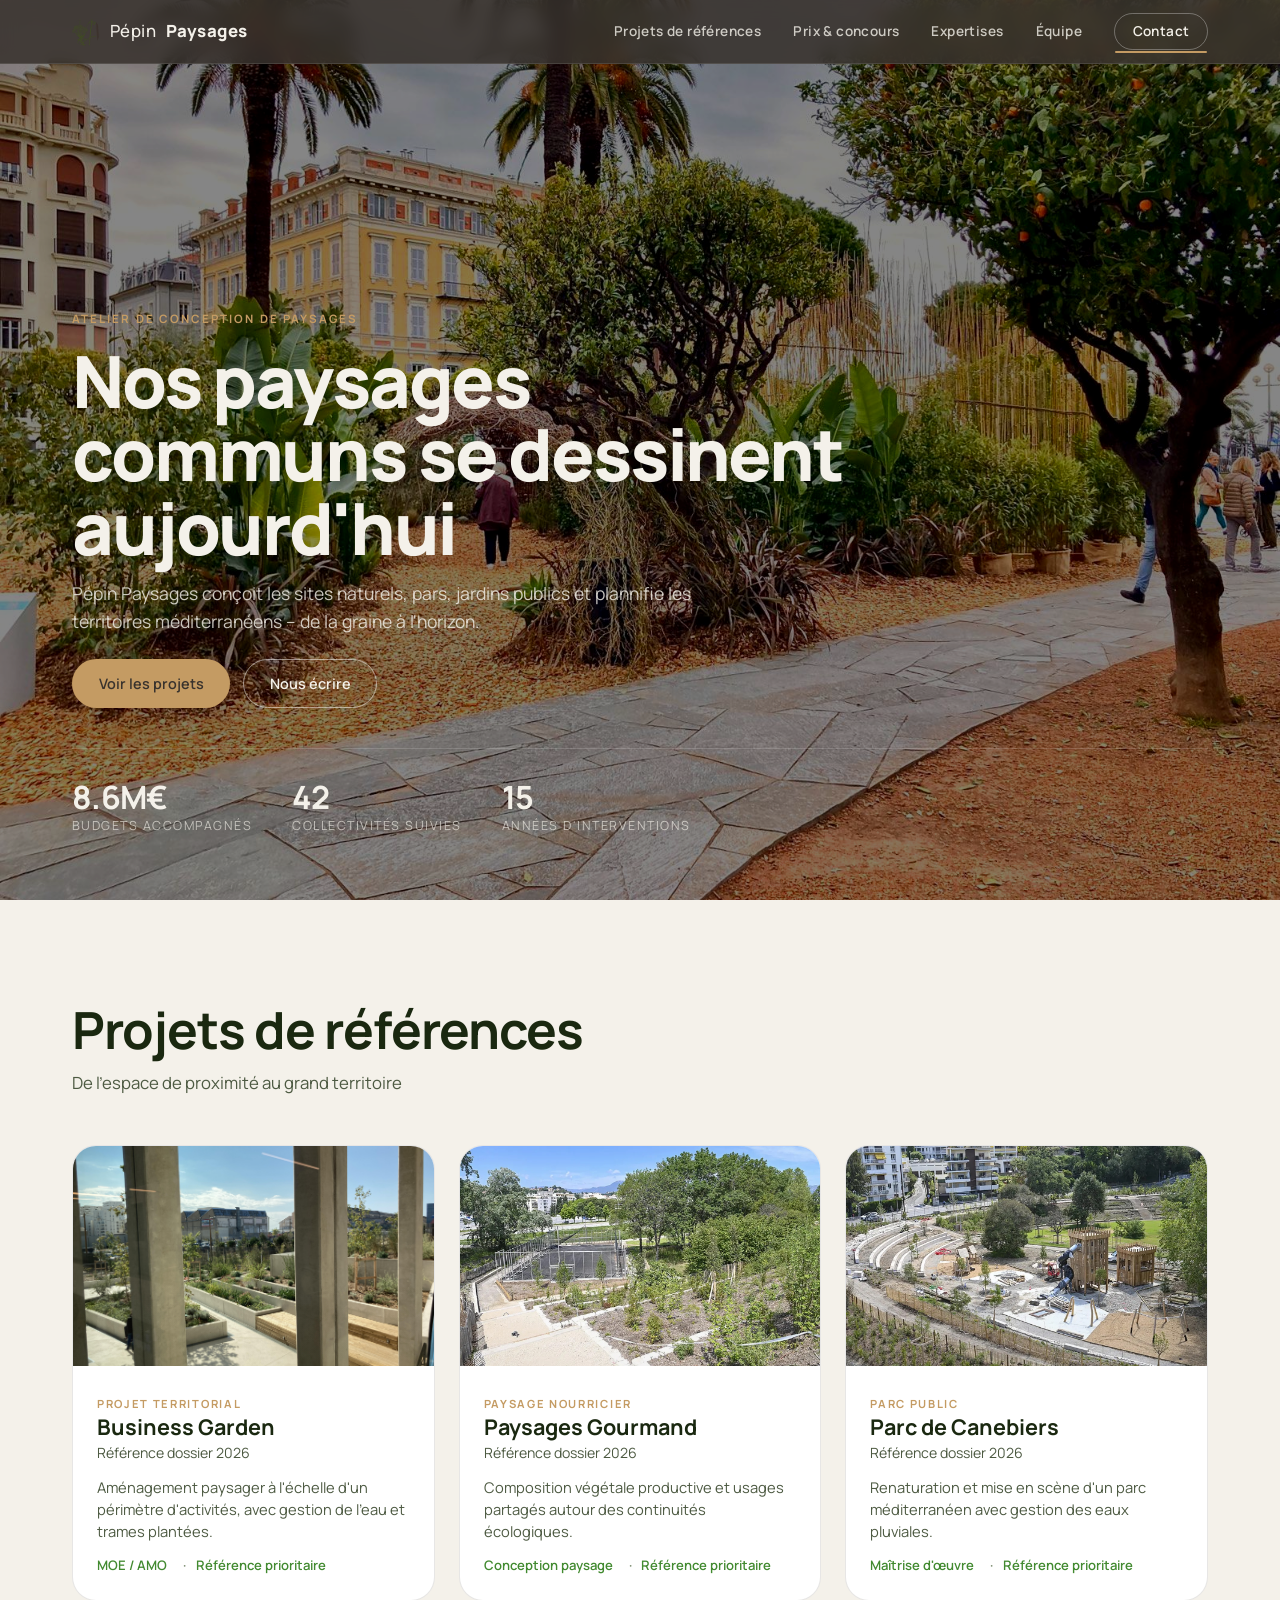
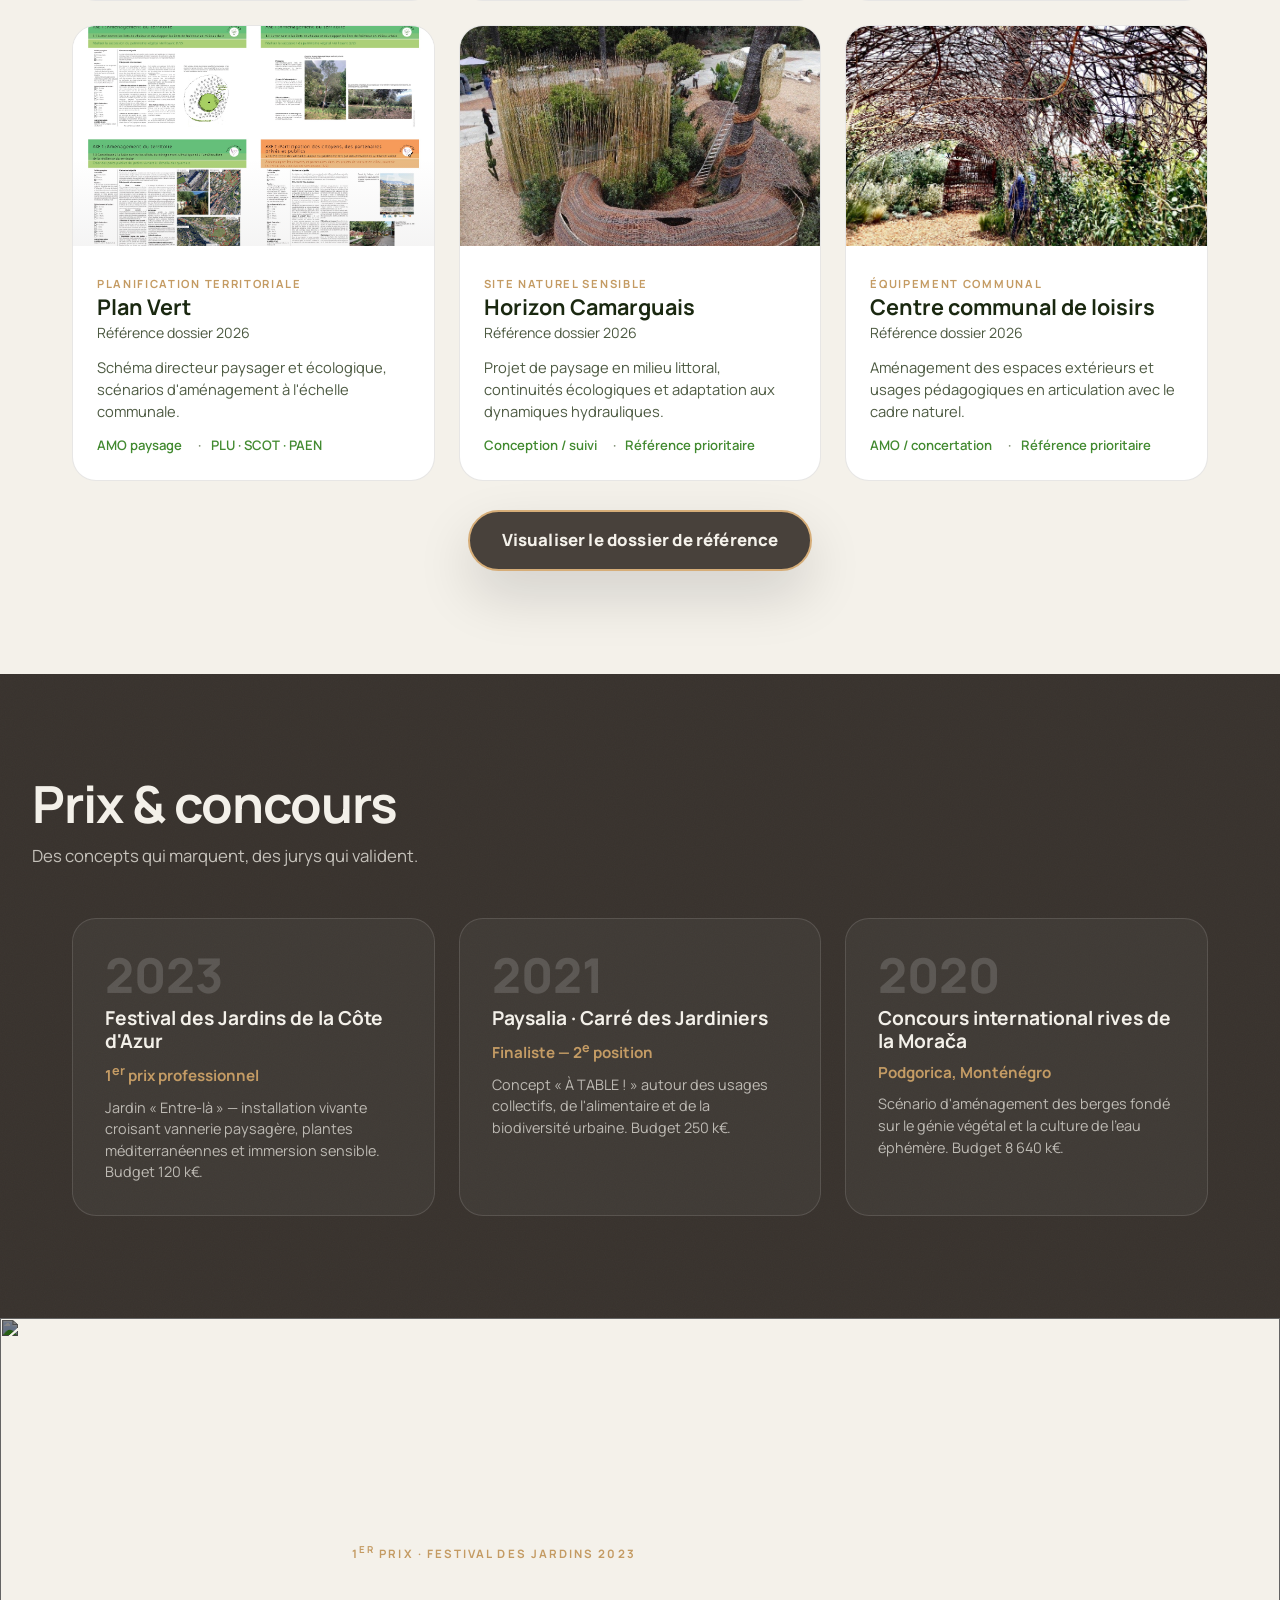
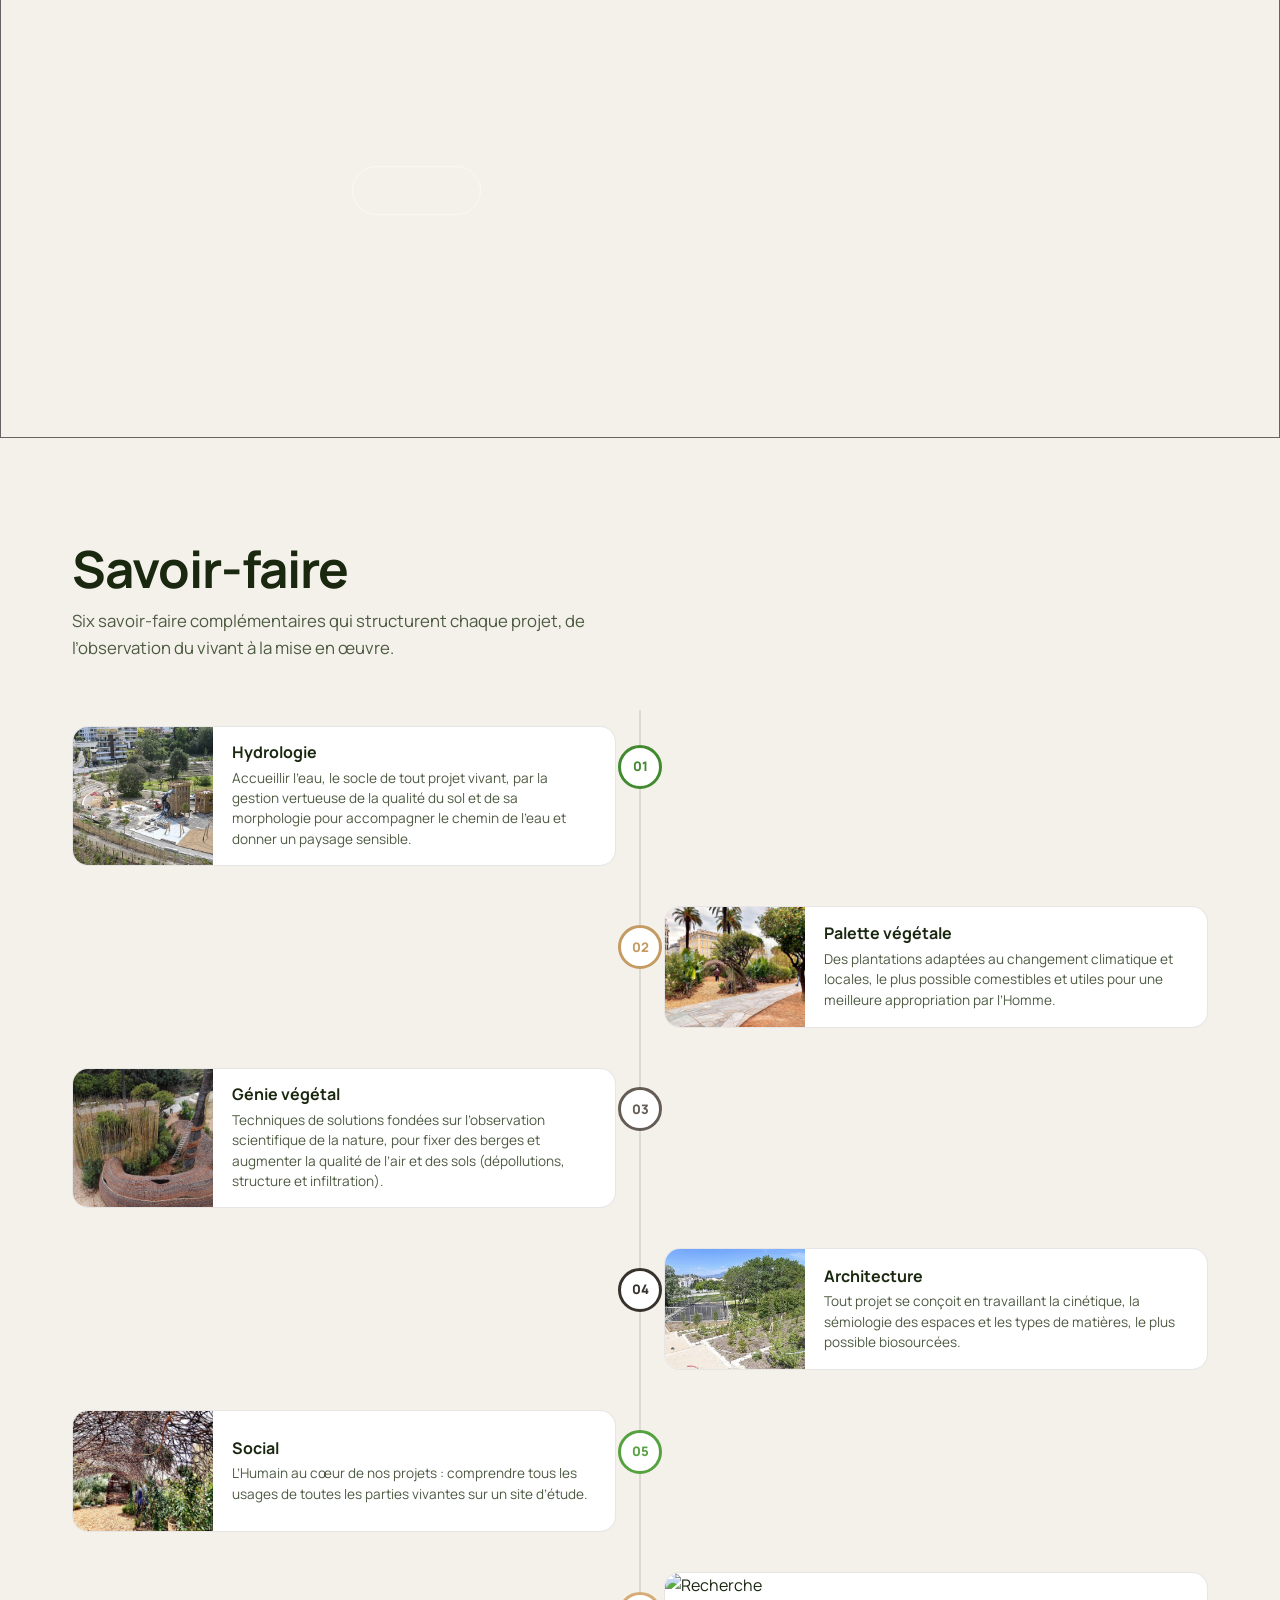
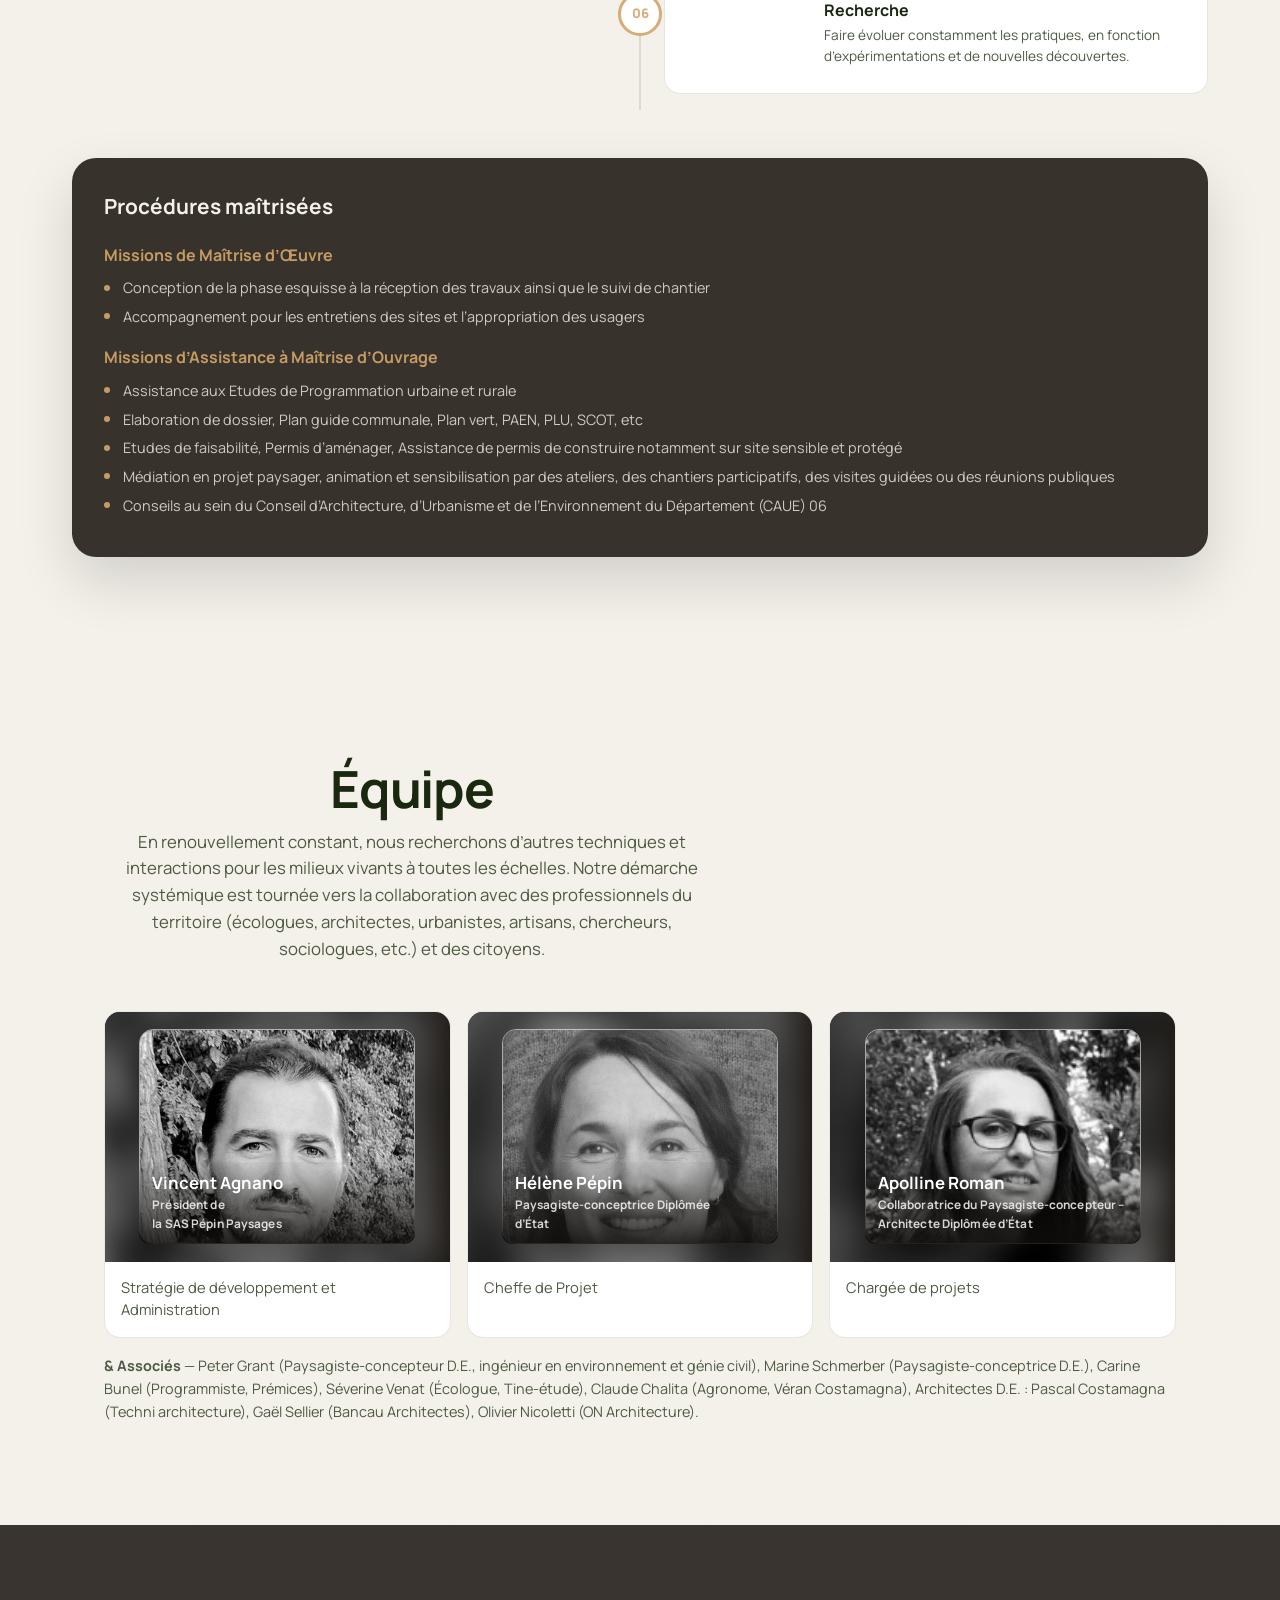
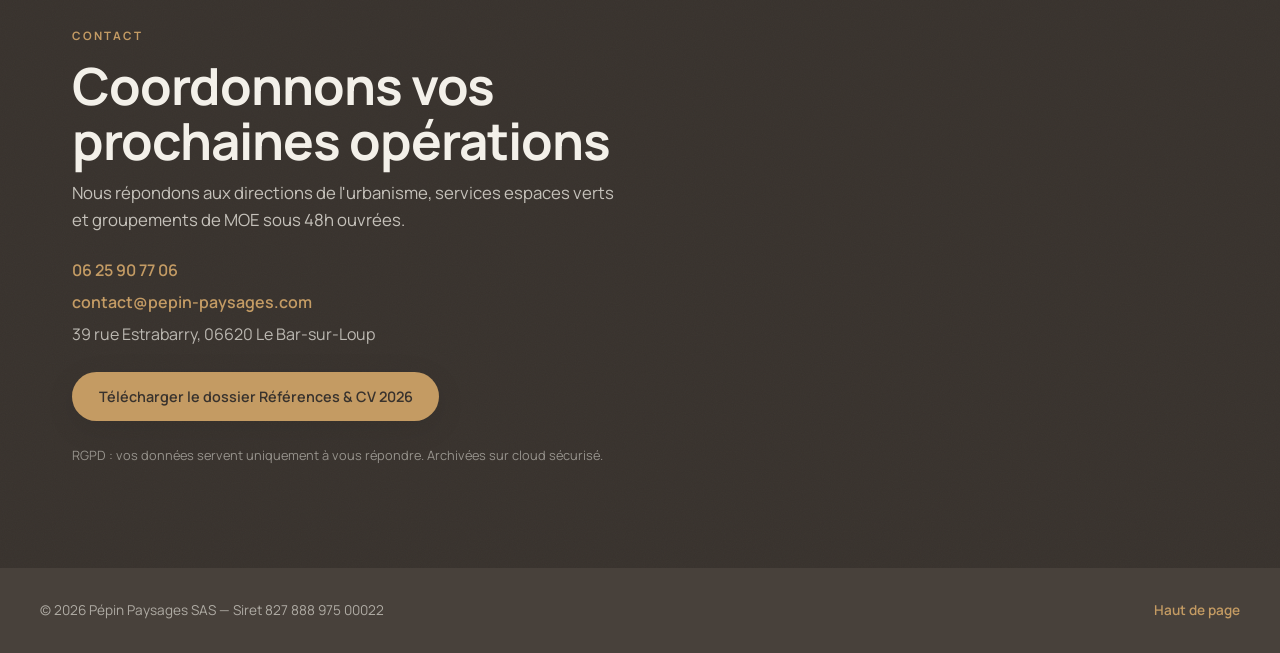
==== commit b9bf4b99: "fix(prod): track team photos and use non-ignored image paths" ====
--- a/index.html
+++ b/index.html
@@ -358,8 +358,8 @@
   <div class="team-grid">
     <article class="team-card">
       <figure class="team-fig">
-        <img class="team-img-bg" src="assets/images/references-extracted/image4.jpeg" alt="" aria-hidden="true" loading="lazy" />
-        <img class="team-img-fg" src="assets/images/references-extracted/image4.jpeg" alt="Vincent Agnano" loading="lazy" />
+        <img class="team-img-bg" src="assets/images/team/vincent-agnano.jpeg" alt="" aria-hidden="true" loading="lazy" />
+        <img class="team-img-fg" src="assets/images/team/vincent-agnano.jpeg" alt="Vincent Agnano" loading="lazy" />
         <figcaption class="team-overlay">
           <h3 class="team-name">Vincent Agnano</h3>
           <p class="team-role">Président de<br>la SAS Pépin Paysages</p>
@@ -370,8 +370,8 @@
 
     <article class="team-card">
       <figure class="team-fig">
-        <img class="team-img-bg" src="assets/images/references-extracted/image2.jpeg" alt="" aria-hidden="true" loading="lazy" />
-        <img class="team-img-fg" src="assets/images/references-extracted/image2.jpeg" alt="Hélène Pépin" loading="lazy" />
+        <img class="team-img-bg" src="assets/images/team/helene-pepin.jpeg" alt="" aria-hidden="true" loading="lazy" />
+        <img class="team-img-fg" src="assets/images/team/helene-pepin.jpeg" alt="Hélène Pépin" loading="lazy" />
         <figcaption class="team-overlay">
           <h3 class="team-name">Hélène Pépin</h3>
           <p class="team-role">Paysagiste-conceptrice Diplômée<br>d’État</p>
@@ -382,8 +382,8 @@
 
     <article class="team-card">
       <figure class="team-fig">
-        <img class="team-img-bg" src="assets/images/references-extracted/image3.jpeg" alt="" aria-hidden="true" loading="lazy" />
-        <img class="team-img-fg" src="assets/images/references-extracted/image3.jpeg" alt="Apolline Roman" loading="lazy" />
+        <img class="team-img-bg" src="assets/images/team/apolline-roman.jpeg" alt="" aria-hidden="true" loading="lazy" />
+        <img class="team-img-fg" src="assets/images/team/apolline-roman.jpeg" alt="Apolline Roman" loading="lazy" />
         <figcaption class="team-overlay">
           <h3 class="team-name">Apolline Roman</h3>
           <p class="team-role">Collaboratrice du Paysagiste-concepteur – Architecte Diplômée d’État</p>
